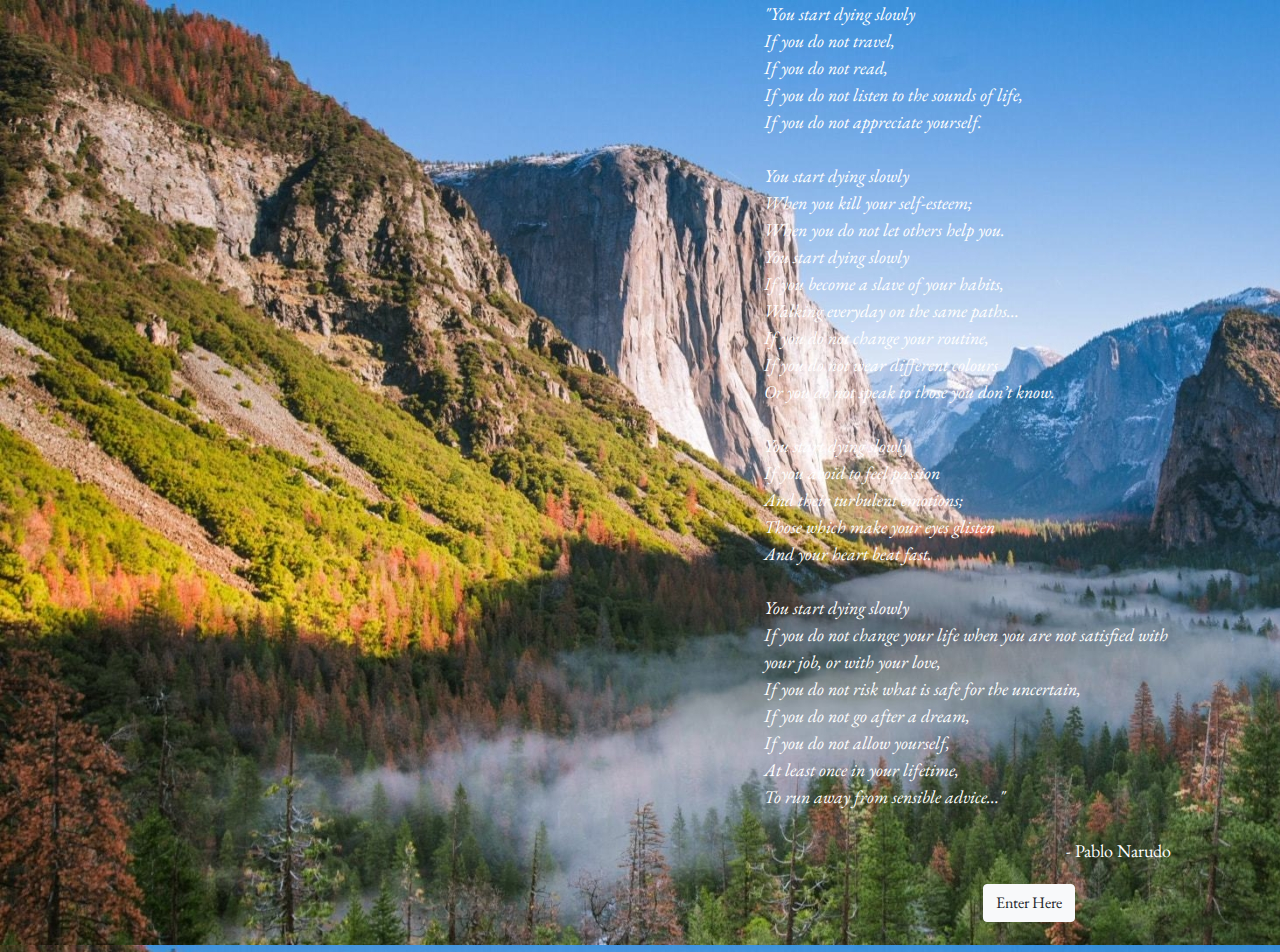
==== index.html @ 15e23d65 "initial work" ====
<!DOCTYPE html>

<html lang="en-us">
<html class="index-bg">

<head>
    <title>Krystal C-Wiederrich Portfolio</title>
    <link rel="stylesheet" href="https://maxcdn.bootstrapcdn.com/bootstrap/4.0.0/css/bootstrap.min.css" integrity="sha384-Gn5384xqQ1aoWXA+058RXPxPg6fy4IWvTNh0E263XmFcJlSAwiGgFAW/dAiS6JXm" crossorigin="anonymous">
    <link href="https://fonts.googleapis.com/css?family=EB+Garamond" rel="stylesheet">
    <link rel="stylesheet" type="text/css" href="assets/css/style.css">
</head>

<body>

    <div class="background" id="index-bg">

        <div class="main-content">
            <div class="row">
                <div class="col-7"></div>
                <div class="col-4" id="intro">
                    "You start dying slowly <br>
                    If you do not travel,<br>
                    If you do not read,<br>
                    If you do not listen to the sounds of life,<br>
                    If you do not appreciate yourself.<br>
                    <br>
                    You start dying slowly<br>
                    When you kill your self-esteem;<br>
                    When you do not let others help you.<br> 

                    You start dying slowly<br>
                    If you become a slave of your habits,<br>
                    Walking everyday on the same paths…<br>
                    If you do not change your routine,<br>
                    If you do not wear different colours<br>
                    Or you do not speak to those you don’t know. <br>
                    <br>
                    You start dying slowly <br>
                    If you avoid to feel passion <br>
                    And their turbulent emotions;<br>
                    Those which make your eyes glisten<br>
                    And your heart beat fast.<br>
                    <br>
                    You start dying slowly<br>
                    If you do not change your life when you are not satisfied with your job, or with your love,<br>
                    If you do not risk what is safe for the uncertain,<br>
                    If you do not go after a dream,<br>
                    If you do not allow yourself,<br>
                    At least once in your lifetime,<br>
                    To run away from sensible advice…" <br>
                    <br>
                    <div id="attribute">- Pablo Narudo</div> 
                </div>
                <div class="col-1"></div>
            </div>

            <div class="row">
                <div class="col-9"></div>
                <div class="col-3">  
                    <button type="button" class="btn btn-light" href="about.html" id="enter-button">Enter Here</button>
                </div>
            </div>
        
        </div>

</body>

</html>
---- assets/css/style.css ----
body {
    font-family: 'EB Garamond', serif;
    background-attachment: fixed;
    background-size: contain;
    background-repeat: no-repeat;
    background-position: center;
    /* display: flex;
    flex-direction: column;
    min-height: 100vh;
    > * {
        flex-grow: 0;
    }
    > nav + .container {
        flex-grow: 1;
    } */
}

#index-bg {
    background-color: black;
    background-image: url("../images/yosemite.jpg");
}

#about-bg {
    background-color: #403b31;
    background-image: url("../images/black-hills-opaque.jpg");
    /* opacity: 0.5;
    filter: alpha(opacity=50); */
}

.main-content {
    color: #ffffff;
}

.navbar {
    margin-top: 1%;
    width: 100% !important;
}

#intro {
    color: #ffffff;
    font-style: italic;
    /* max-width: 750px;
    margin-left: 65%; */
    margin-bottom: 20px;
    font-size: large;
}

#about-me {
    color: #424927;
    /* background-color: rgba(255,224,178, .5);
    background: linear-gradient(to right, 
    rgba(255,224,178,0) 0%, 
    rgba(255,224,178,.5) 15%, 
    /* rgba(255,224,178,1) 25%, 
    rgba(255,224,178,1) 25%, 
    rgba(255,224,178,1) 35%, 
    rgba(255,224,178,1) 35%, 
    rgba(255,224,178,1) 50%, 
    rgba(255,224,178,1) 65%, 
    rgba(255,224,178,1) 65%, 
    rgba(255,224,178,1) 75%, 
    rgba(255,224,178,1) 75%,
    rgba(255,224,178,.5) 85%, 
    rgba(255,224,178,0) 100%);
} */
    
    
    /* rgba(247,178,99, .5); --> gold */
    
    /* rgba(165,145,123, .5) --> rosy brown color */
}

#attribute {
    text-align: right;
    font-style: normal;
}

#enter-button {
    /* margin-left: 75%; */
    margin-bottom: 10%;
}

/* .footer-margin {
    height: 100px;
} */

#about-me {
    margin-top: 1%;
}

#bio-image {
    max-width: 200px;
    max-height: 150px;
    width: auto;
    height: auto;
    float: left;
}

p {
    float: left;
}
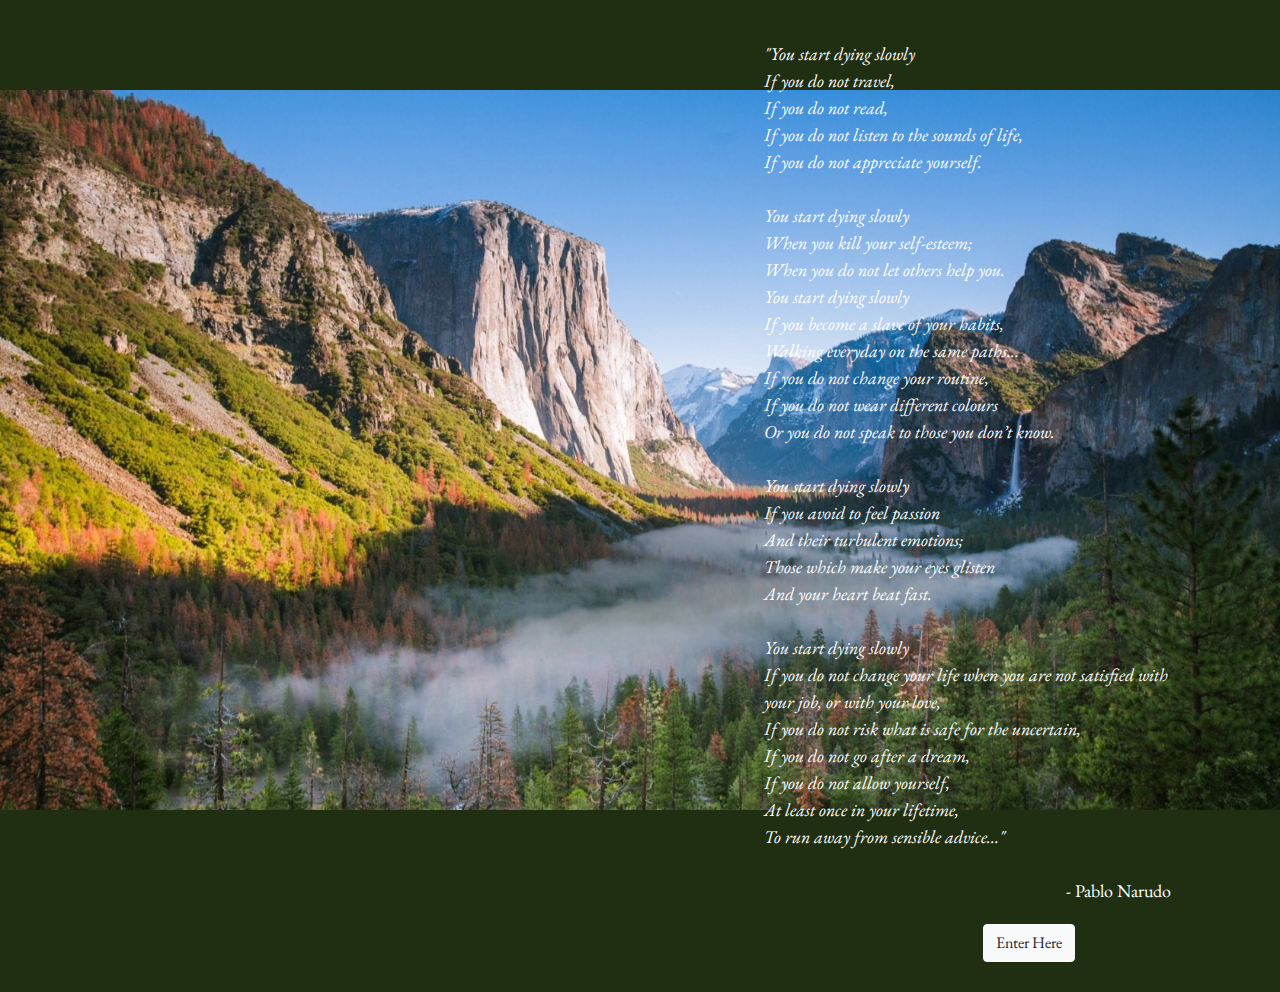
==== commit c33e6086: "made index, html media response. created contact.html" ====
--- a/index.html
+++ b/index.html
@@ -7,61 +7,59 @@
     <title>Krystal C-Wiederrich Portfolio</title>
     <link rel="stylesheet" href="https://maxcdn.bootstrapcdn.com/bootstrap/4.0.0/css/bootstrap.min.css" integrity="sha384-Gn5384xqQ1aoWXA+058RXPxPg6fy4IWvTNh0E263XmFcJlSAwiGgFAW/dAiS6JXm" crossorigin="anonymous">
     <link href="https://fonts.googleapis.com/css?family=EB+Garamond" rel="stylesheet">
+    <meta name="viewport" content="width=device-width, initial-scale=1">
     <link rel="stylesheet" type="text/css" href="assets/css/style.css">
 </head>
 
-<body>
+<body id="index-bg">
 
-    <div class="background" id="index-bg">
+    <div class="main-content">
+        <div class="row">
+            <div class="col-1 col-md-7"></div>
+            <div class="col-10 col-md-4" id="intro">
+                "You start dying slowly <br>
+                If you do not travel,<br>
+                If you do not read,<br>
+                If you do not listen to the sounds of life,<br>
+                If you do not appreciate yourself.<br>
+                <br>
+                You start dying slowly<br>
+                When you kill your self-esteem;<br>
+                When you do not let others help you.<br> 
 
-        <div class="main-content">
-            <div class="row">
-                <div class="col-7"></div>
-                <div class="col-4" id="intro">
-                    "You start dying slowly <br>
-                    If you do not travel,<br>
-                    If you do not read,<br>
-                    If you do not listen to the sounds of life,<br>
-                    If you do not appreciate yourself.<br>
-                    <br>
-                    You start dying slowly<br>
-                    When you kill your self-esteem;<br>
-                    When you do not let others help you.<br> 
+                You start dying slowly<br>
+                If you become a slave of your habits,<br>
+                Walking everyday on the same paths…<br>
+                If you do not change your routine,<br>
+                If you do not wear different colours<br>
+                Or you do not speak to those you don’t know. <br>
+                <br>
+                You start dying slowly <br>
+                If you avoid to feel passion <br>
+                And their turbulent emotions;<br>
+                Those which make your eyes glisten<br>
+                And your heart beat fast.<br>
+                <br>
+                You start dying slowly<br>
+                If you do not change your life when you are not satisfied with your job, or with your love,<br>
+                If you do not risk what is safe for the uncertain,<br>
+                If you do not go after a dream,<br>
+                If you do not allow yourself,<br>
+                At least once in your lifetime,<br>
+                To run away from sensible advice…" <br>
+                <br>
+                <div id="attribute">- Pablo Narudo</div> 
+            </div>
+            <div class="col-1 col-md-1"></div>
+        </div>
 
-                    You start dying slowly<br>
-                    If you become a slave of your habits,<br>
-                    Walking everyday on the same paths…<br>
-                    If you do not change your routine,<br>
-                    If you do not wear different colours<br>
-                    Or you do not speak to those you don’t know. <br>
-                    <br>
-                    You start dying slowly <br>
-                    If you avoid to feel passion <br>
-                    And their turbulent emotions;<br>
-                    Those which make your eyes glisten<br>
-                    And your heart beat fast.<br>
-                    <br>
-                    You start dying slowly<br>
-                    If you do not change your life when you are not satisfied with your job, or with your love,<br>
-                    If you do not risk what is safe for the uncertain,<br>
-                    If you do not go after a dream,<br>
-                    If you do not allow yourself,<br>
-                    At least once in your lifetime,<br>
-                    To run away from sensible advice…" <br>
-                    <br>
-                    <div id="attribute">- Pablo Narudo</div> 
-                </div>
-                <div class="col-1"></div>
+        <div class="row">
+            <div class="col-0 col-md-9"></div>
+            <div class="col-3 col-centered">  
+                <button type="button" class="btn btn-light" href="about.html" id="enter-button">Enter Here</button>
             </div>
-
-            <div class="row">
-                <div class="col-9"></div>
-                <div class="col-3">  
-                    <button type="button" class="btn btn-light" href="about.html" id="enter-button">Enter Here</button>
-                </div>
-            </div>
-        
         </div>
+    </div>
 
 </body>
 
--- a/assets/css/style.css
+++ b/assets/css/style.css
@@ -1,9 +1,19 @@
+* {
+    margin: 0;
+}
+
+html, body {
+    height: 100%;
+}
+
 body {
     font-family: 'EB Garamond', serif;
     background-attachment: fixed;
     background-size: contain;
     background-repeat: no-repeat;
     background-position: center;
+    font-size: 18px;
+    line-height: 27px;
     /* display: flex;
     flex-direction: column;
     min-height: 100vh;
@@ -15,8 +25,19 @@
     } */
 }
 
+.wrapper {
+    min-height: 100%;
+    height: 100%;
+    margin: 0 auto -45px; /* the bottom margin is the negative value of the footer's height */
+    margin-bottom: 30px;
+}
+
+.footer, .push {
+    height: 45px; /* .push must be the same height as .footer */
+}
+
 #index-bg {
-    background-color: black;
+    background-color: #202e12;
     background-image: url("../images/yosemite.jpg");
 }
 
@@ -29,12 +50,22 @@
 
 .main-content {
     color: #ffffff;
+    margin-top: 40px;
 }
 
 .navbar {
     margin-top: 1%;
-    width: 100% !important;
-}
+}
+
+.navbar navbar-expand-lg navbar-light bg-light {
+    background-color: rgba(247,178,99, .5);
+}
+
+.col-centered {
+    float: none;
+    margin: 0 auto;
+}
+
 
 #intro {
     color: #ffffff;
@@ -47,6 +78,7 @@
 
 #about-me {
     color: #424927;
+    margin-bottom: 20px;
     /* background-color: rgba(255,224,178, .5);
     background: linear-gradient(to right, 
     rgba(255,224,178,0) 0%, 
@@ -70,13 +102,16 @@
     /* rgba(165,145,123, .5) --> rosy brown color */
 }
 
+#bio-info {
+    text-emphasis-style: strong;
+}
+
 #attribute {
     text-align: right;
     font-style: normal;
 }
 
 #enter-button {
-    /* margin-left: 75%; */
     margin-bottom: 10%;
 }
 
@@ -94,8 +129,94 @@
     width: auto;
     height: auto;
     float: left;
+    margin-right: 1%;
+    margin-bottom: 1%;
 }
 
 p {
-    float: left;
-}
+    display: block;
+}
+
+.footer {
+    height: 45px;
+}
+
+
+@media screen and (max-width: 768px) {
+    
+    body {
+        background-size: auto;
+    }
+    .wrapper {
+        height: 100%;
+        padding: 20px;
+    }
+
+    #about-me {
+        margin-bottom: 40px;
+        text-align: justify;
+    }
+
+    #bio-image {
+        float: none;
+        display: block;
+        margin: 0 auto; 
+    }
+
+}
+
+@media screen and (max-width: 320px) {
+    
+    body {
+        background-size: auto;
+    }
+
+    #intro {
+        background-color: rgba(32,46,18,.7);
+    }
+
+    .wrapper {
+        height: 100%;
+        padding: 20px;
+    }
+
+    #about-me {
+        margin-bottom: 40px;
+        text-align: justify;
+    }
+
+    #bio-image {
+        float: none;
+        display: block;
+        margin: 0 auto; 
+    }
+
+}
+
+@media screen and (max-width: 168px) {
+    
+    body {
+        background-size: auto;
+    }
+
+    #intro {
+        background-color: #202e12;
+    }
+
+    .wrapper {
+        height: 100%;
+        padding: 20px;
+    }
+
+    #about-me {
+        margin-bottom: 20px;
+        text-align: justify;
+    }
+
+    #bio-image {
+        float: none;
+        display: block;
+        margin: 0 auto; 
+    }
+
+}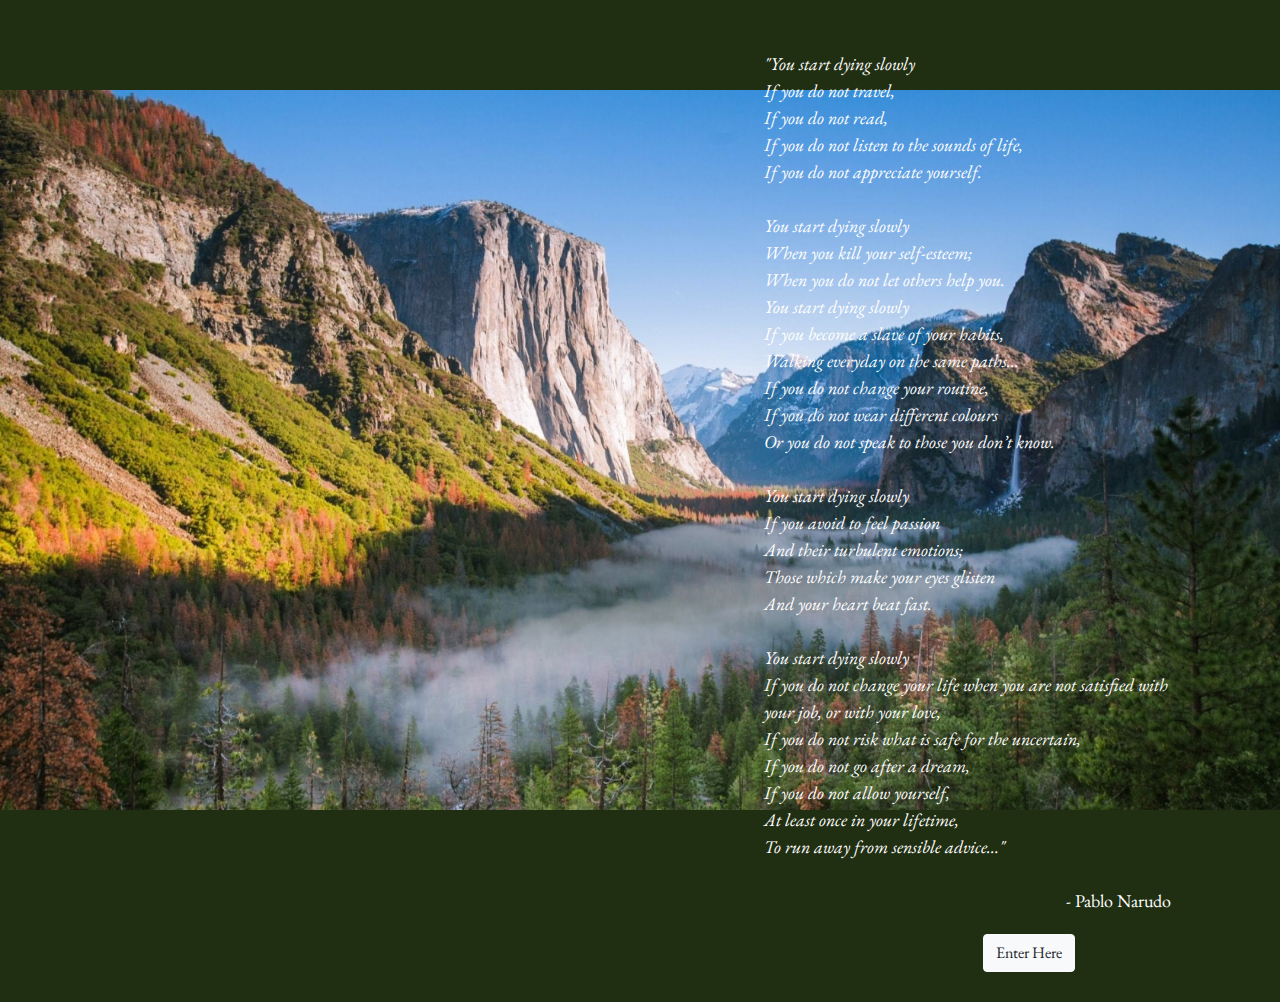
==== commit 9c47a1dd: "further changes to css" ====
--- a/index.html
+++ b/index.html
@@ -13,7 +13,7 @@
 
 <body id="index-bg">
 
-    <div class="main-content">
+    <div class="main-content" id="intro-page">
         <div class="row">
             <div class="col-1 col-md-7"></div>
             <div class="col-10 col-md-4" id="intro">
--- a/assets/css/style.css
+++ b/assets/css/style.css
@@ -41,7 +41,7 @@
     background-image: url("../images/yosemite.jpg");
 }
 
-#about-bg {
+.about-bg {
     background-color: #403b31;
     background-image: url("../images/black-hills-opaque.jpg");
     /* opacity: 0.5;
@@ -49,15 +49,16 @@
 }
 
 .main-content {
-    color: #ffffff;
-    margin-top: 40px;
+    color: #424927;
+    margin-bottom: 45px;
+}
+
+#intro-page {
+    margin-top: 50px;
 }
 
 .navbar {
     margin-top: 1%;
-}
-
-.navbar navbar-expand-lg navbar-light bg-light {
     background-color: rgba(247,178,99, .5);
 }
 
@@ -77,7 +78,6 @@
 }
 
 #about-me {
-    color: #424927;
     margin-bottom: 20px;
     /* background-color: rgba(255,224,178, .5);
     background: linear-gradient(to right, 
@@ -152,7 +152,7 @@
         padding: 20px;
     }
 
-    #about-me {
+    .about-me {
         margin-bottom: 40px;
         text-align: justify;
     }
@@ -165,7 +165,7 @@
 
 }
 
-@media screen and (max-width: 320px) {
+@media screen and (max-width: 640px) {
     
     body {
         background-size: auto;
@@ -180,7 +180,7 @@
         padding: 20px;
     }
 
-    #about-me {
+    .about-me {
         margin-bottom: 40px;
         text-align: justify;
     }
@@ -208,7 +208,7 @@
         padding: 20px;
     }
 
-    #about-me {
+    .about-me {
         margin-bottom: 20px;
         text-align: justify;
     }
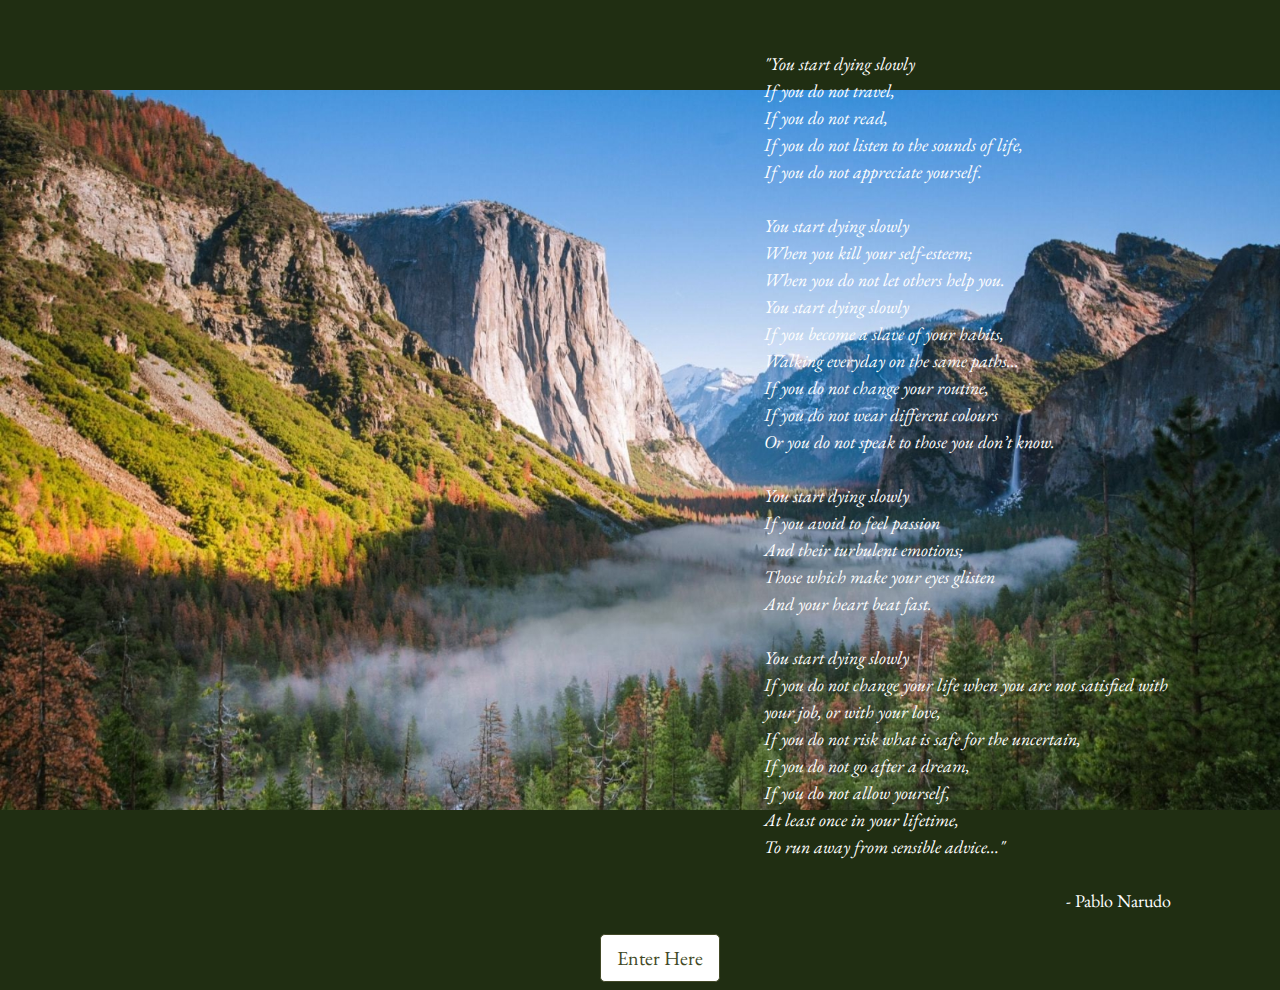
==== commit f50e3f66: "further modifications" ====
--- a/index.html
+++ b/index.html
@@ -54,9 +54,9 @@
         </div>
 
         <div class="row">
-            <div class="col-0 col-md-9"></div>
-            <div class="col-3 col-centered">  
-                <button type="button" class="btn btn-light" href="about.html" id="enter-button">Enter Here</button>
+            <!-- <div class="col-0 col-md-9"></div> -->
+            <div class="col-1 col-centered">  
+                    <a href="about.html" class="btn btn-primary btn-lg active" role="button" aria-pressed="true" id="enter-button">Enter Here</a>
             </div>
         </div>
     </div>
--- a/assets/css/style.css
+++ b/assets/css/style.css
@@ -44,13 +44,11 @@
 .about-bg {
     background-color: #403b31;
     background-image: url("../images/black-hills-opaque.jpg");
-    /* opacity: 0.5;
-    filter: alpha(opacity=50); */
 }
 
 .main-content {
+    margin-bottom: 45px;
     color: #424927;
-    margin-bottom: 45px;
 }
 
 #intro-page {
@@ -59,7 +57,11 @@
 
 .navbar {
     margin-top: 1%;
+}
+
+#color {
     background-color: rgba(247,178,99, .5);
+    color: #424927;
 }
 
 .col-centered {
@@ -71,8 +73,6 @@
 #intro {
     color: #ffffff;
     font-style: italic;
-    /* max-width: 750px;
-    margin-left: 65%; */
     margin-bottom: 20px;
     font-size: large;
 }
@@ -113,6 +113,9 @@
 
 #enter-button {
     margin-bottom: 10%;
+    background-color: white;
+    color: #424927;
+    border-color: #424927;
 }
 
 /* .footer-margin {
@@ -191,6 +194,7 @@
         margin: 0 auto; 
     }
 
+
 }
 
 @media screen and (max-width: 168px) {
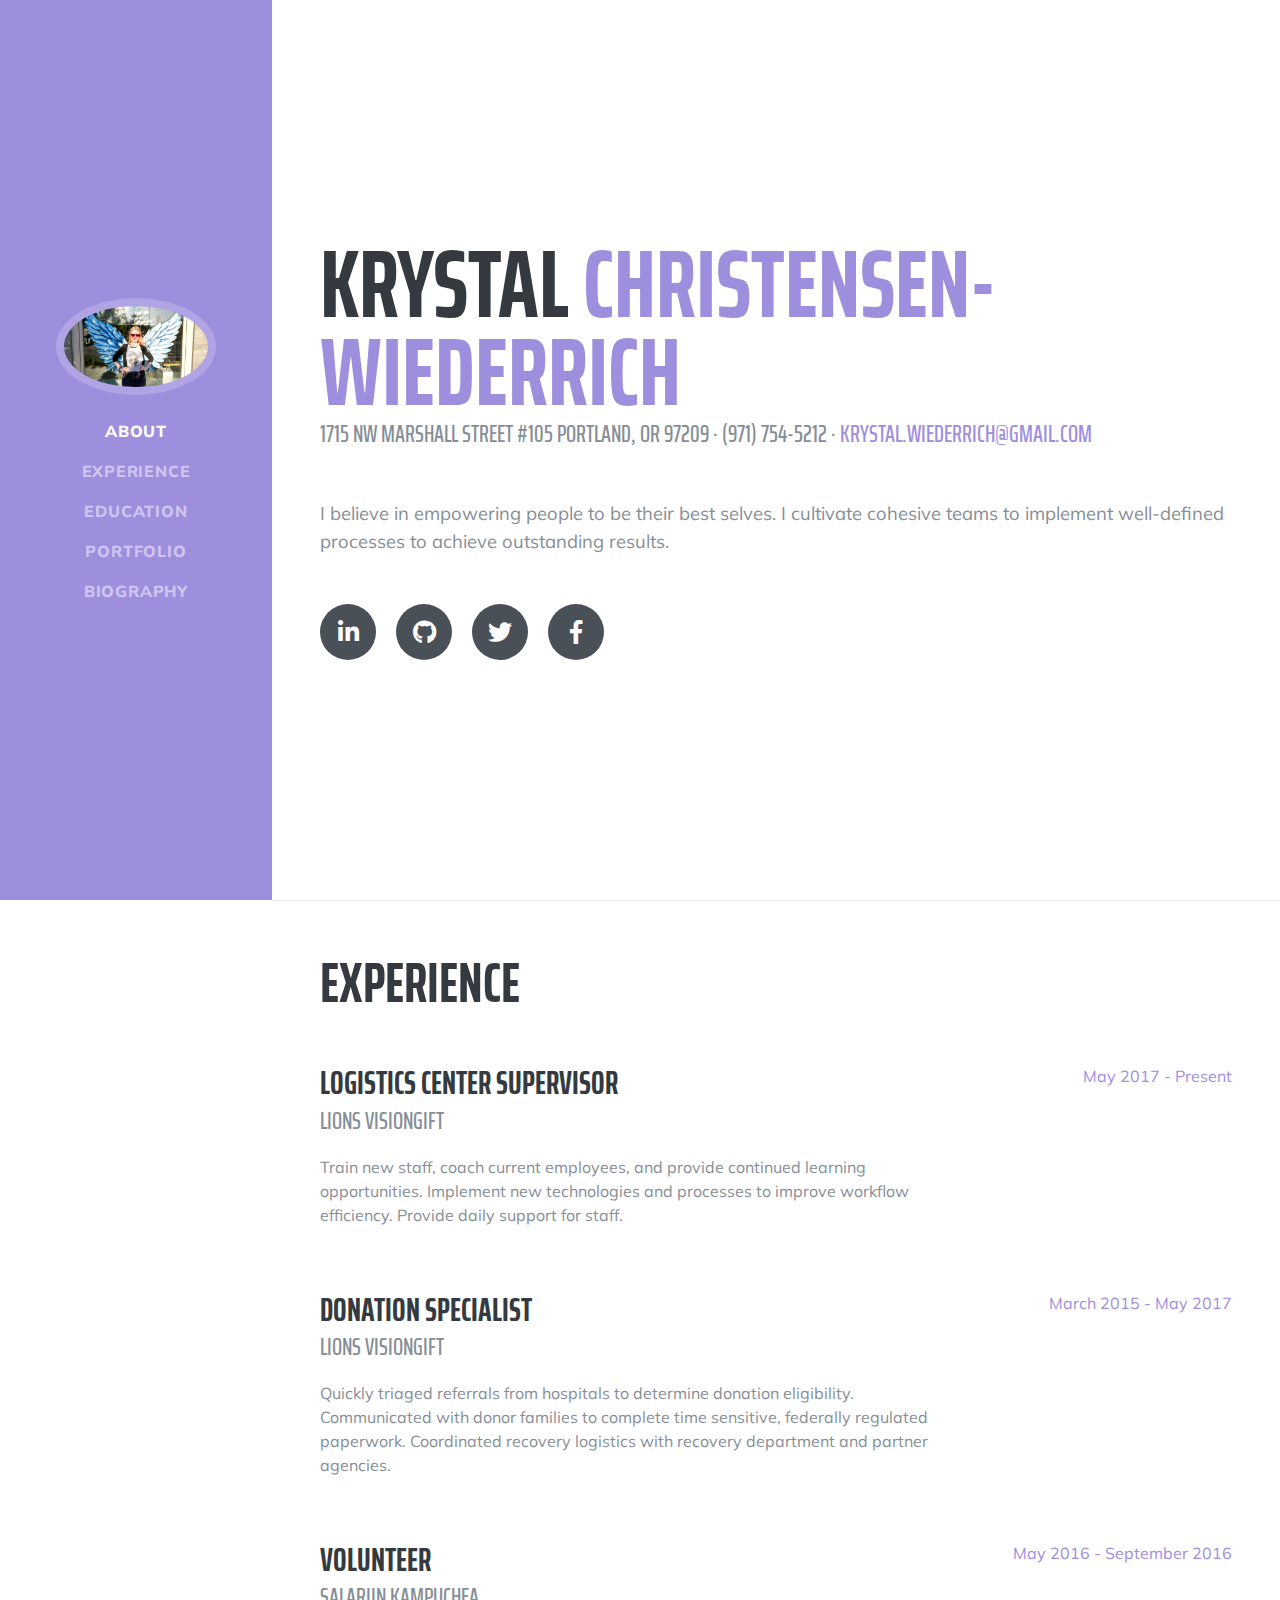
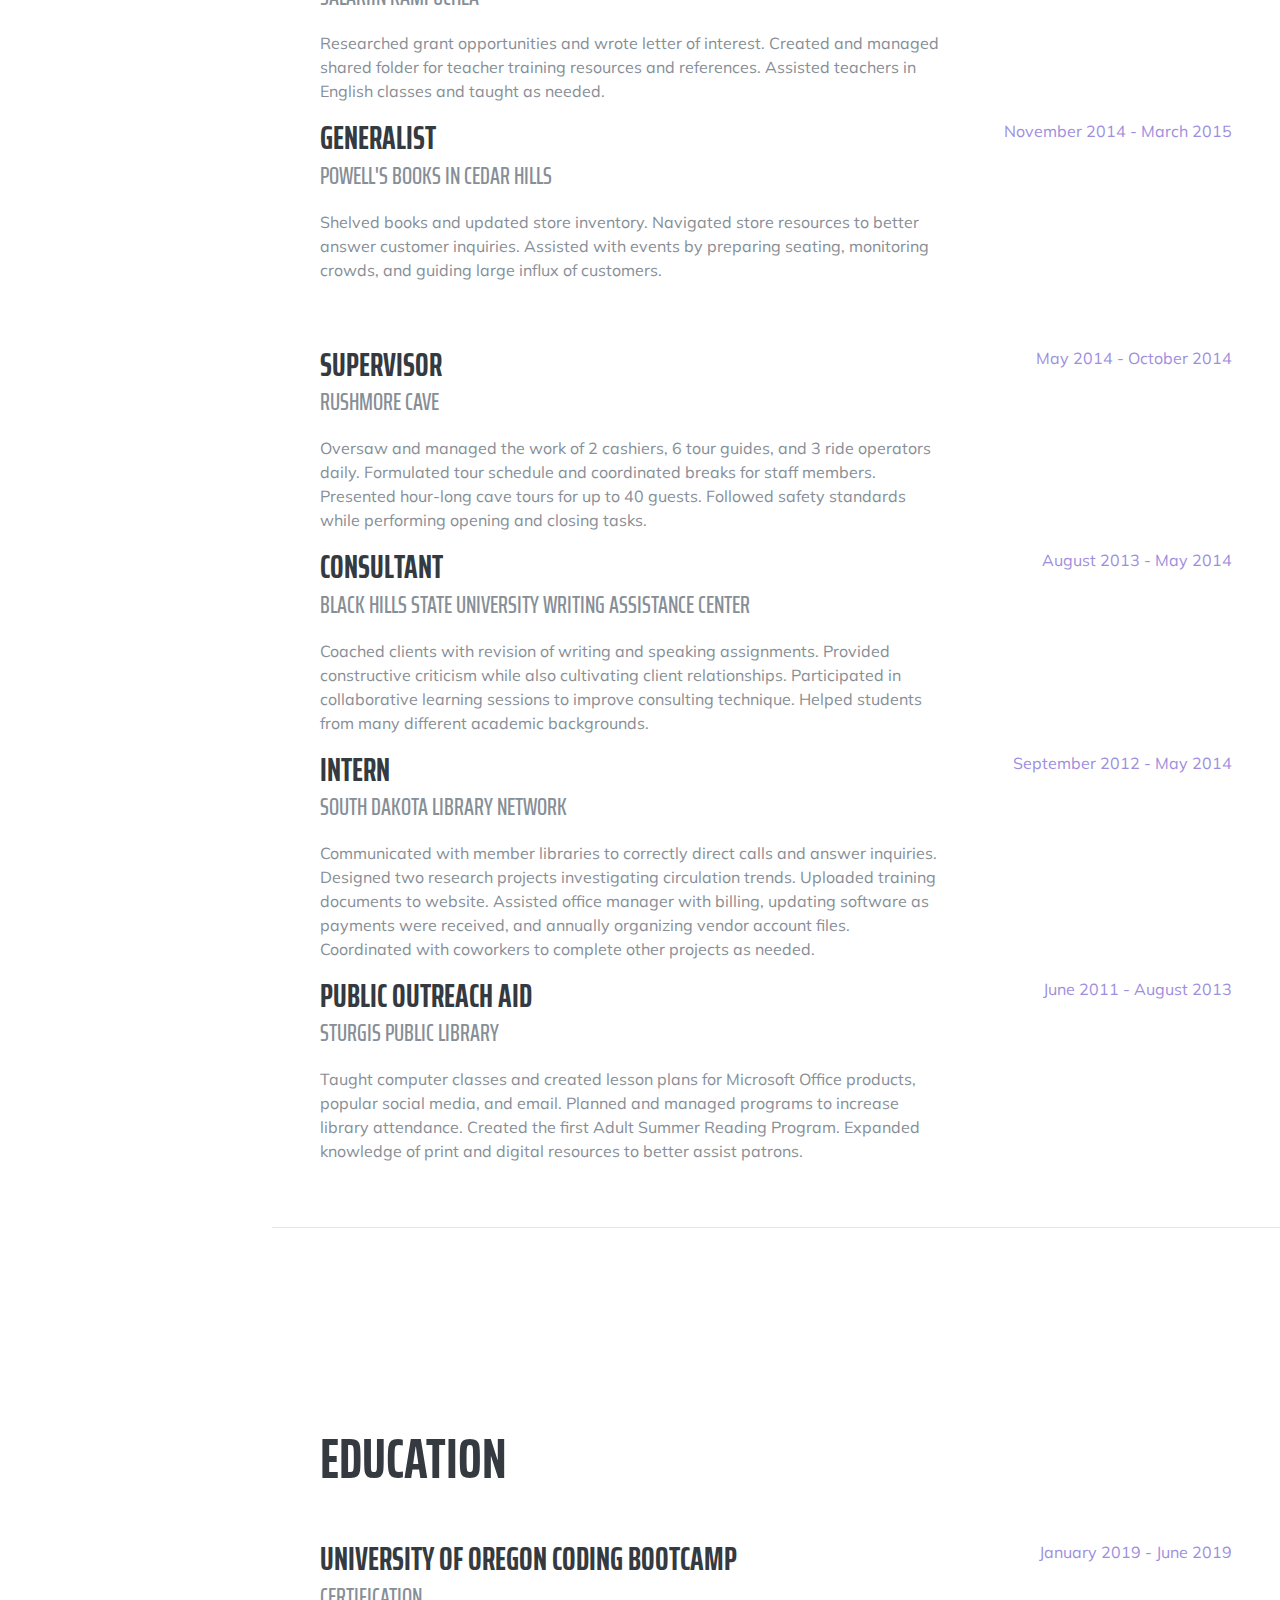
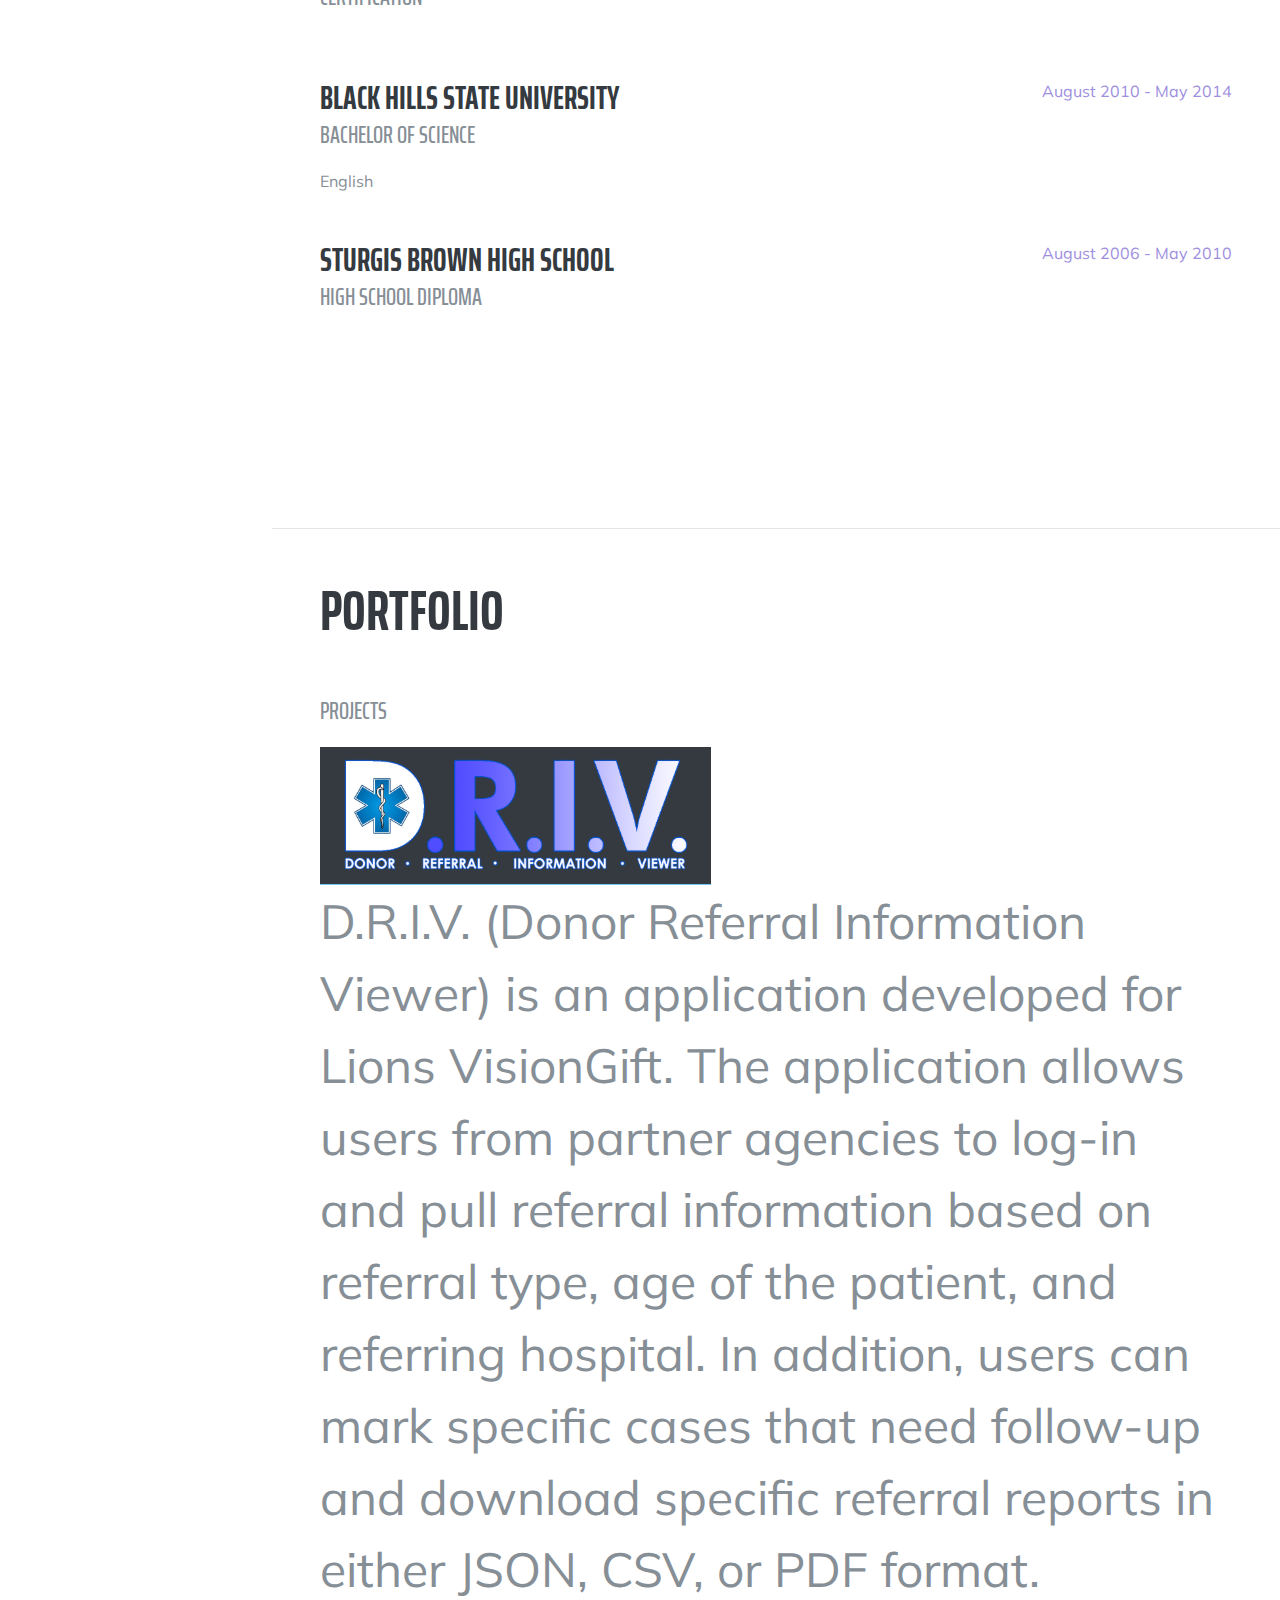
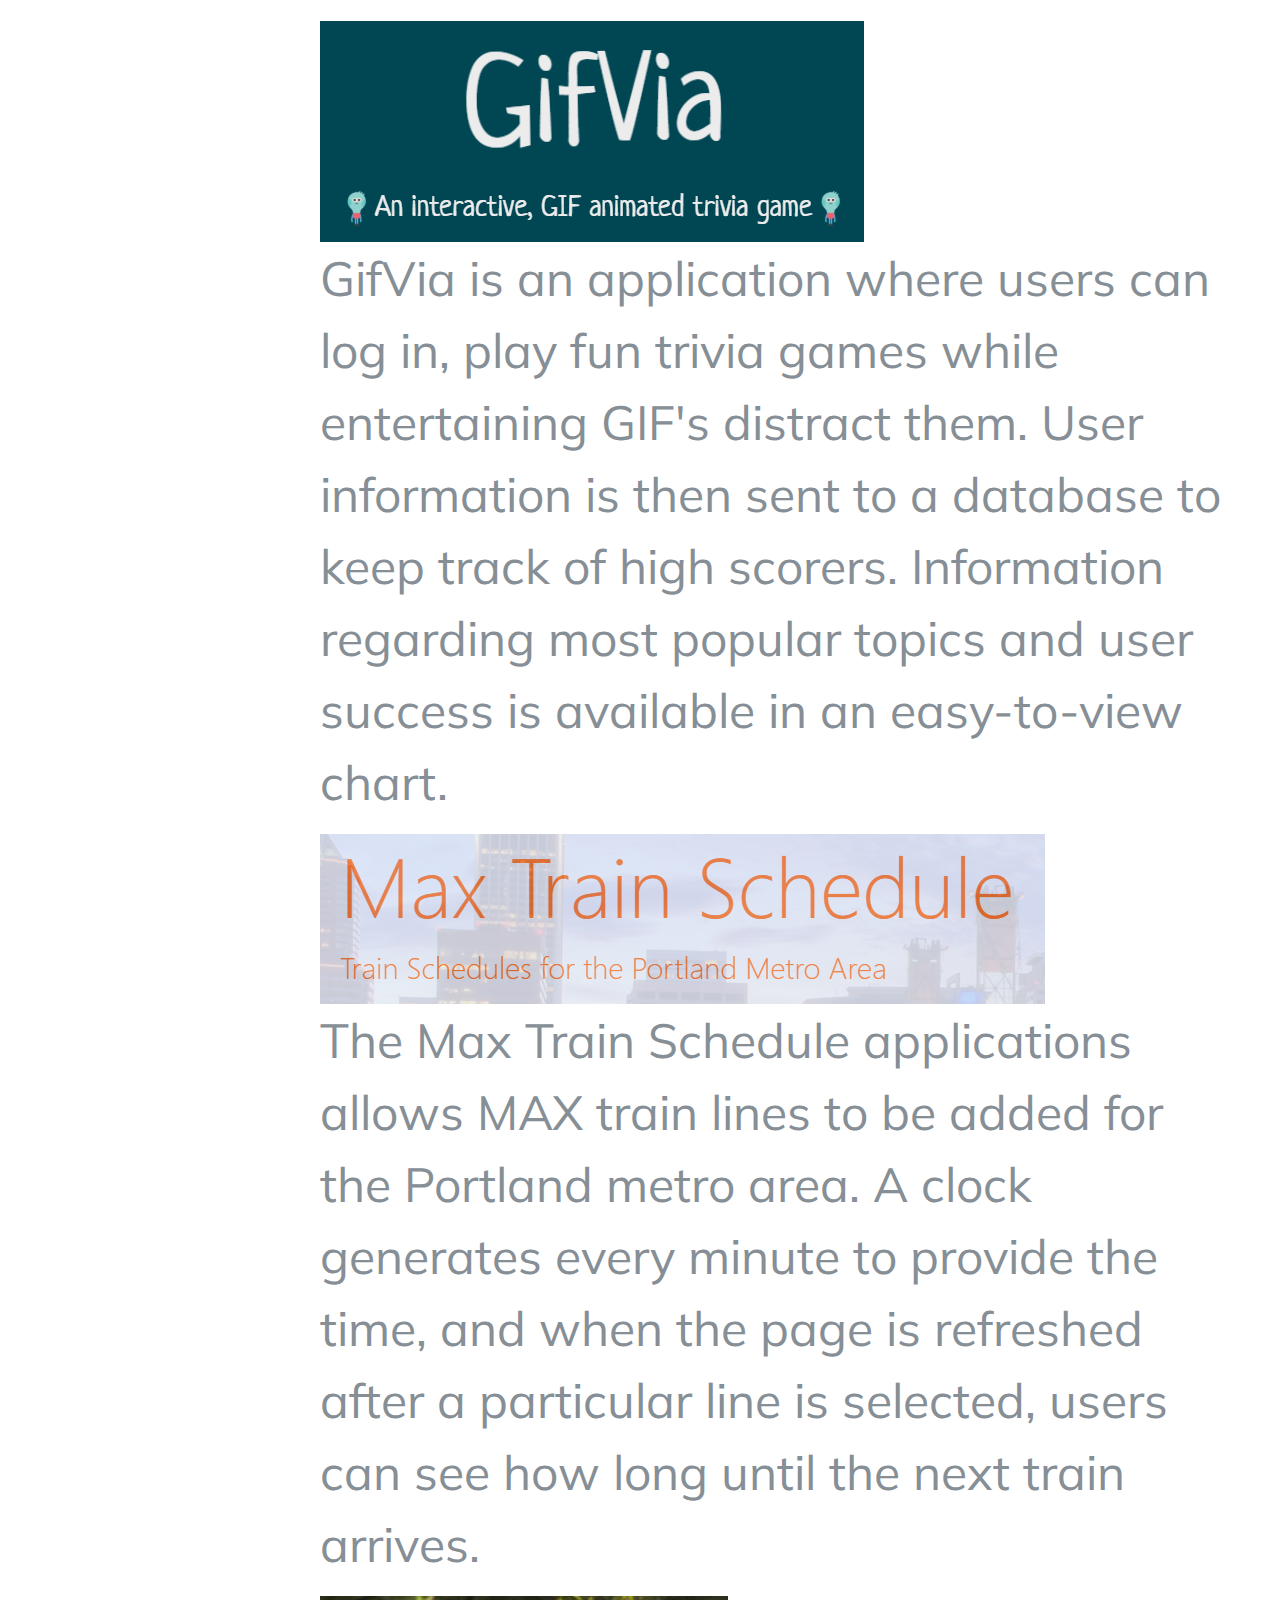
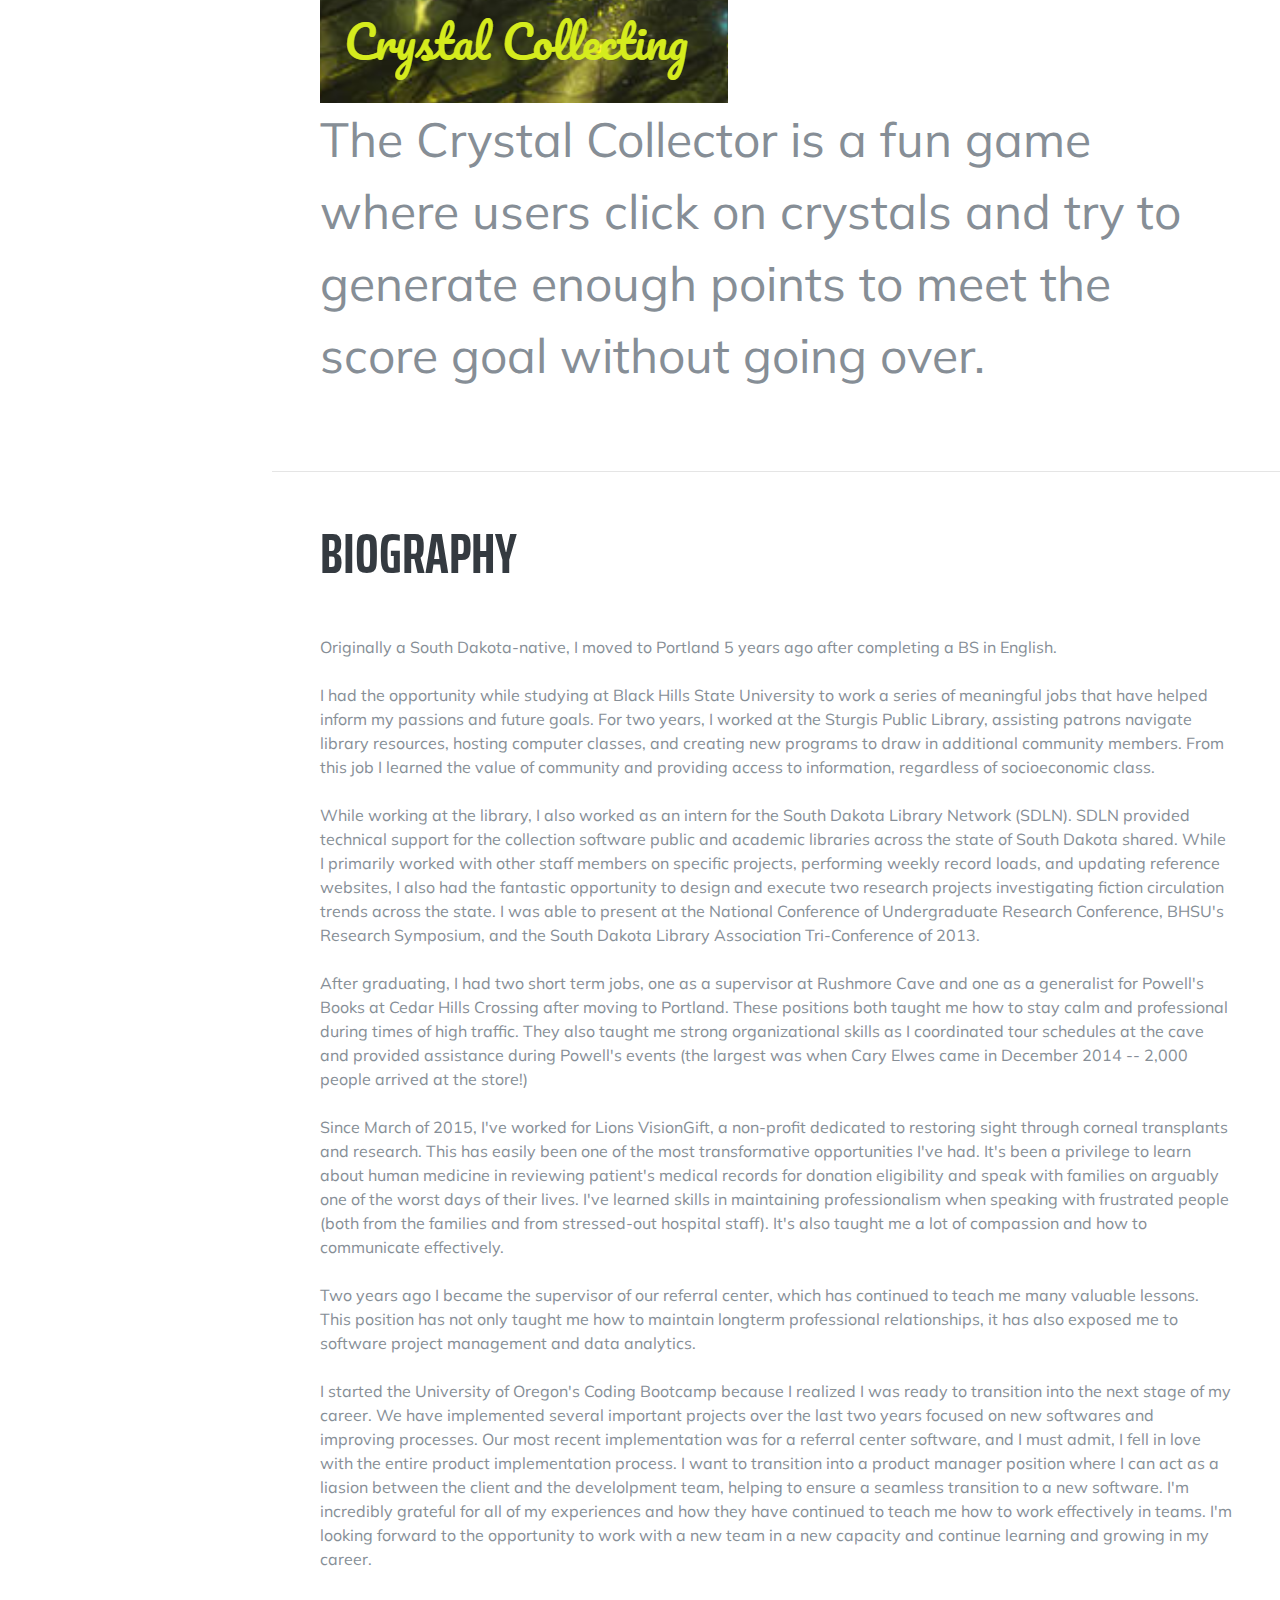
==== commit 2f02578e: "added functionality" ====
--- a/index.html
+++ b/index.html
@@ -1,66 +1,402 @@
 <!DOCTYPE html>
-
-<html lang="en-us">
-<html class="index-bg">
+<html lang="en">
 
 <head>
-    <title>Krystal C-Wiederrich Portfolio</title>
-    <link rel="stylesheet" href="https://maxcdn.bootstrapcdn.com/bootstrap/4.0.0/css/bootstrap.min.css" integrity="sha384-Gn5384xqQ1aoWXA+058RXPxPg6fy4IWvTNh0E263XmFcJlSAwiGgFAW/dAiS6JXm" crossorigin="anonymous">
-    <link href="https://fonts.googleapis.com/css?family=EB+Garamond" rel="stylesheet">
-    <meta name="viewport" content="width=device-width, initial-scale=1">
-    <link rel="stylesheet" type="text/css" href="assets/css/style.css">
+
+  <meta charset="utf-8">
+  <meta name="viewport" content="width=device-width, initial-scale=1, shrink-to-fit=no">
+  <meta name="description" content="">
+  <meta name="author" content="">
+
+  <title>Krystal Christensen-Wiederrich Portfolio</title>
+
+  <!-- Bootstrap core CSS -->
+  <link href="vendor/bootstrap/css/bootstrap.min.css" rel="stylesheet">
+
+  <!-- Custom fonts for this template -->
+  <link href="https://fonts.googleapis.com/css?family=Saira+Extra+Condensed:500,700" rel="stylesheet">
+  <link href="https://fonts.googleapis.com/css?family=Muli:400,400i,800,800i" rel="stylesheet">
+  <link href="https://fonts.googleapis.com/css?family=Cinzel|Roboto+Slab" rel="stylesheet">
+  <link href="vendor/fontawesome-free/css/all.min.css" rel="stylesheet">
+
+  <!-- Custom styles for this template -->
+  <link href="css/resume.min.css" rel="stylesheet">
+
 </head>
 
-<body id="index-bg">
-
-    <div class="main-content" id="intro-page">
-        <div class="row">
-            <div class="col-1 col-md-7"></div>
-            <div class="col-10 col-md-4" id="intro">
-                "You start dying slowly <br>
-                If you do not travel,<br>
-                If you do not read,<br>
-                If you do not listen to the sounds of life,<br>
-                If you do not appreciate yourself.<br>
-                <br>
-                You start dying slowly<br>
-                When you kill your self-esteem;<br>
-                When you do not let others help you.<br> 
-
-                You start dying slowly<br>
-                If you become a slave of your habits,<br>
-                Walking everyday on the same paths…<br>
-                If you do not change your routine,<br>
-                If you do not wear different colours<br>
-                Or you do not speak to those you don’t know. <br>
-                <br>
-                You start dying slowly <br>
-                If you avoid to feel passion <br>
-                And their turbulent emotions;<br>
-                Those which make your eyes glisten<br>
-                And your heart beat fast.<br>
-                <br>
-                You start dying slowly<br>
-                If you do not change your life when you are not satisfied with your job, or with your love,<br>
-                If you do not risk what is safe for the uncertain,<br>
-                If you do not go after a dream,<br>
-                If you do not allow yourself,<br>
-                At least once in your lifetime,<br>
-                To run away from sensible advice…" <br>
-                <br>
-                <div id="attribute">- Pablo Narudo</div> 
-            </div>
-            <div class="col-1 col-md-1"></div>
-        </div>
-
-        <div class="row">
-            <!-- <div class="col-0 col-md-9"></div> -->
-            <div class="col-1 col-centered">  
-                    <a href="about.html" class="btn btn-primary btn-lg active" role="button" aria-pressed="true" id="enter-button">Enter Here</a>
-            </div>
-        </div>
+<body id="page-top">
+
+  <nav class="navbar navbar-expand-lg navbar-dark bg-primary fixed-top" id="sideNav">
+    <a class="navbar-brand js-scroll-trigger" href="#page-top">
+      <span class="d-block d-lg-none">Krystal Christensen-Wiederrich</span>
+      <span class="d-none d-lg-block">
+        <img class="img-fluid img-profile rounded-circle mx-auto mb-2" src="img/profile.jpg" alt="">
+      </span>
+    </a>
+    <button class="navbar-toggler" type="button" data-toggle="collapse" data-target="#navbarSupportedContent" aria-controls="navbarSupportedContent" aria-expanded="false" aria-label="Toggle navigation">
+      <span class="navbar-toggler-icon"></span>
+    </button>
+    <div class="collapse navbar-collapse" id="navbarSupportedContent">
+      <ul class="navbar-nav">
+        <li class="nav-item">
+          <a class="nav-link js-scroll-trigger" href="#about">About</a>
+        </li>
+        <li class="nav-item">
+          <a class="nav-link js-scroll-trigger" href="#experience">Experience</a>
+        </li>
+        <li class="nav-item">
+          <a class="nav-link js-scroll-trigger" href="#education">Education</a>
+        </li>
+        <li class="nav-item">
+          <a class="nav-link js-scroll-trigger" href="#skills">Portfolio</a>
+        </li>
+        <li class="nav-item">
+          <a class="nav-link js-scroll-trigger" href="#interests">Biography</a>
+        </li>
+        <!-- <li class="nav-item">
+          <a class="nav-link js-scroll-trigger" href="#awards">Awards</a>
+        </li> -->
+      </ul>
     </div>
+  </nav>
+
+  <div class="container-fluid p-0">
+
+    <section class="resume-section p-3 p-lg-5 d-flex align-items-center" id="about">
+      <div class="w-100">
+        <h1 class="mb-0">Krystal
+          <span class="text-primary">Christensen-Wiederrich</span>
+        </h1>
+        <div class="subheading mb-5">1715 NW Marshall Street #105 Portland, OR 97209 · (971) 754-5212 ·
+          <a href="mailto:krystal.wiederrich@gmail.com">krystal.wiederrich@gmail.com</a>
+        </div>
+        <p class="lead mb-5">I believe in empowering people to be their best selves. I cultivate cohesive teams to implement well-defined processes to achieve outstanding results.</p>
+        <div class="social-icons">
+          <a href="#">
+            <i class="fab fa-linkedin-in"></i>
+          </a>
+          <a href="#">
+            <i class="fab fa-github"></i>
+          </a>
+          <a href="#">
+            <i class="fab fa-twitter"></i>
+          </a>
+          <a href="#">
+            <i class="fab fa-facebook-f"></i>
+          </a>
+        </div>
+      </div>
+    </section>
+
+    <hr class="m-0">
+
+    <section class="resume-section p-3 p-lg-5 d-flex justify-content-center" id="experience">
+      <div class="w-100">
+        <h2 class="mb-5">Experience</h2>
+
+        <div class="resume-item d-flex flex-column flex-md-row justify-content-between mb-5">
+          <div class="resume-content">
+            <h3 class="mb-0">Logistics Center Supervisor</h3>
+            <div class="subheading mb-3">Lions VisionGift</div>
+            <p>Train new staff, coach current employees, and provide continued learning opportunities. Implement new technologies and processes to improve workflow efficiency. Provide daily support for staff.</p>
+          </div>
+          <div class="resume-date text-md-right">
+            <span class="text-primary">May 2017 - Present</span>
+          </div>
+        </div>
+
+        <div class="resume-item d-flex flex-column flex-md-row justify-content-between mb-5">
+          <div class="resume-content">
+            <h3 class="mb-0">Donation Specialist</h3>
+            <div class="subheading mb-3">Lions VisionGift</div>
+            <p>Quickly triaged referrals from hospitals to determine donation eligibility. 
+              Communicated with donor families to complete time sensitive, federally regulated paperwork. 
+              Coordinated recovery logistics with recovery department and partner agencies.</p>
+          </div>
+          <div class="resume-date text-md-right">
+            <span class="text-primary">March 2015 - May 2017</span>
+          </div>
+        </div>
+
+        <div class="resume-item d-flex flex-column flex-md-row justify-content-between">
+          <div class="resume-content">
+            <h3 class="mb-0">Volunteer</h3>
+            <div class="subheading mb-3">Salariin Kampuchea</div>
+            <p>Researched grant opportunities and wrote letter of interest. 
+              Created and managed shared folder for teacher training resources and references. 
+              Assisted teachers in English classes and taught as needed.</p>
+          </div>
+          <div class="resume-date text-md-right">
+            <span class="text-primary">May 2016 - September 2016</span>
+          </div>
+        </div>
+
+        <div class="resume-item d-flex flex-column flex-md-row justify-content-between mb-5">
+          <div class="resume-content">
+            <h3 class="mb-0">Generalist</h3>
+            <div class="subheading mb-3">Powell's Books in Cedar Hills</div>
+            <p>Shelved books and updated store inventory. 
+              Navigated store resources to better answer customer inquiries. 
+              Assisted with events by preparing seating, monitoring crowds, and guiding large influx of customers.
+              </p>
+          </div>
+          <div class="resume-date text-md-right">
+            <span class="text-primary">November 2014 - March 2015</span>
+          </div>
+        </div>
+
+        <div class="resume-item d-flex flex-column flex-md-row justify-content-between">
+            <div class="resume-content">
+              <h3 class="mb-0">Supervisor</h3>
+              <div class="subheading mb-3">Rushmore Cave</div>
+              <p>Oversaw and managed the work of 2 cashiers, 6 tour guides, and 3 ride operators daily.
+                Formulated tour schedule and coordinated breaks for staff members. 
+                Presented hour-long cave tours for up to 40 guests.
+                Followed safety standards while performing opening and closing tasks.
+                </p>
+            </div>
+            <div class="resume-date text-md-right">
+              <span class="text-primary">May 2014 - October 2014</span>
+            </div>
+        </div>
+
+        <div class="resume-item d-flex flex-column flex-md-row justify-content-between">
+          <div class="resume-content">
+            <h3 class="mb-0">Consultant</h3>
+            <div class="subheading mb-3">Black Hills State University Writing Assistance Center</div>
+            <p>Coached clients with revision of writing and speaking assignments. 
+                Provided constructive criticism while also cultivating client relationships.
+                Participated in collaborative learning sessions to improve consulting technique. 
+                Helped students from many different academic backgrounds.
+                </p>
+          </div>
+          <div class="resume-date text-md-right">
+            <span class="text-primary">August 2013 - May 2014</span>
+          </div>
+        </div>
+
+        <div class="resume-item d-flex flex-column flex-md-row justify-content-between">
+          <div class="resume-content">
+            <h3 class="mb-0">Intern</h3>
+            <div class="subheading mb-3">South Dakota Library Network</div>
+            <p>Communicated with member libraries to correctly direct calls and answer inquiries.
+                Designed two research projects investigating circulation trends.
+                Uploaded training documents to website. 
+                Assisted office manager with billing, updating software as payments were received, and annually organizing vendor account files.
+                Coordinated with coworkers to complete other projects as needed.
+                </p>
+          </div>
+          <div class="resume-date text-md-right">
+            <span class="text-primary">September 2012 - May 2014</span>
+          </div>
+        </div>
+
+        <div class="resume-item d-flex flex-column flex-md-row justify-content-between">
+            <div class="resume-content">
+              <h3 class="mb-0">Public Outreach Aid</h3>
+              <div class="subheading mb-3">Sturgis Public Library</div>
+              <p>Taught computer classes and created lesson plans for Microsoft Office products, popular social media, and email. 
+                  Planned and managed programs to increase library attendance.
+                  Created the first Adult Summer Reading Program.
+                  Expanded knowledge of print and digital resources to better assist patrons.
+                  </p>
+            </div>
+            <div class="resume-date text-md-right">
+              <span class="text-primary">June 2011 - August 2013</span>
+            </div>
+        </div>
+
+      </div>
+
+    </section>
+
+    <hr class="m-0">
+
+    <section class="resume-section p-3 p-lg-5 d-flex align-items-center" id="education">
+      <div class="w-100">
+        <h2 class="mb-5">Education</h2>
+
+        <div class="resume-item d-flex flex-column flex-md-row justify-content-between mb-5">
+            <div class="resume-content">
+              <h3 class="mb-0">University of Oregon Coding Bootcamp</h3>
+              <div class="subheading mb-3">Certification</div>
+              <!-- <div>Computer Science - Web Development Track</div>
+              <p>GPA: 3.23</p> -->
+            </div>
+            <div class="resume-date text-md-right">
+              <span class="text-primary">January 2019 - June 2019</span>
+            </div>
+          </div>
+
+        <div class="resume-item d-flex flex-column flex-md-row justify-content-between mb-5">
+          <div class="resume-content">
+            <h3 class="mb-0">Black Hills State University</h3>
+            <div class="subheading mb-3">Bachelor of Science</div>
+            <div>English</div>
+            <!-- <p>GPA: 3.8</p> -->
+          </div>
+          <div class="resume-date text-md-right">
+            <span class="text-primary">August 2010 - May 2014</span>
+          </div>
+        </div>
+
+        <div class="resume-item d-flex flex-column flex-md-row justify-content-between">
+          <div class="resume-content">
+            <h3 class="mb-0">Sturgis Brown High School</h3>
+            <div class="subheading mb-3">High School Diploma</div>
+            <!-- <p>GPA: 3.56</p> -->
+          </div>
+          <div class="resume-date text-md-right">
+            <span class="text-primary">August 2006 - May 2010</span>
+          </div>
+        </div>
+
+      </div>
+    </section>
+
+    <hr class="m-0">
+
+    <section class="resume-section p-3 p-lg-5 d-flex align-items-center" id="skills">
+      <div class="w-100">
+        <h2 class="mb-5">Portfolio</h2>
+
+        <div class="subheading mb-3">Projects</div>
+        <ul class="list-inline dev-icons">
+          <li class="list-inline-item">
+              <a href="https://donor-referral-info-viewer.herokuapp.com/login">
+                <img src="./img/driv.PNG" class="img-fluid" alt="Responsive image">
+              </a>
+              <p>D.R.I.V. (Donor Referral Information Viewer) is an application developed for Lions VisionGift.
+              The application allows users from partner agencies to log-in and pull referral information based on referral type, age of the patient, and referring  hospital.
+              In addition, users can mark specific cases that need follow-up and download specific referral reports in either JSON, CSV, or PDF format. </p>
+          </li>
+          <li class="list-inline-item">
+              <a href="https://krystalcw.github.io/GifVia/">
+                <img src="./img/gifvia.PNG" class="img-fluid" alt="Responsive image">
+              </a>
+              <p>GifVia is an application where users can log in, play fun trivia games while entertaining GIF's distract them.
+              User information is then sent to a database to keep track of high scorers.
+              Information regarding most popular topics and user success is available in an easy-to-view chart.</p>
+          </li>
+          <li class="list-inline-item">
+              <a href="https://krystalcw.github.io/Train-Timetable/">
+                <img src="./img/MTS.PNG" class="img-fluid" alt="Responsive image">
+              </a>
+              <p>The Max Train Schedule applications allows MAX train lines to be added for the Portland metro area.
+              A clock generates every minute to provide the time, and when the page is refreshed after a particular line is selected, users can see how long until the next train arrives.</p>
+          </li>
+          <li class="list-inline-item">
+              <a href="https://krystalcw.github.io/unit-4-game/">
+                <img src="./img/crystals.PNG" class="img-fluid" alt="Responsive image">
+              </a>
+              <p>The Crystal Collector is a fun game where users click on crystals and try to generate enough points to meet the score goal without going over.</p>
+          </li>
+        </ul>
+
+        <!-- <div class="subheading mb-3">Workflow</div>
+        <ul class="fa-ul mb-0">
+          <li>
+            <i class="fa-li fa fa-check"></i>
+            Mobile-First, Responsive Design</li>
+          <li>
+            <i class="fa-li fa fa-check"></i>
+            Cross Browser Testing &amp; Debugging</li>
+          <li>
+            <i class="fa-li fa fa-check"></i>
+            Cross Functional Teams</li>
+          <li>
+            <i class="fa-li fa fa-check"></i>
+            Agile Development &amp; Scrum</li>
+        </ul> -->
+      </div>
+    </section>
+
+    <hr class="m-0">
+
+    <section class="resume-section p-3 p-lg-5 d-flex align-items-center" id="interests">
+      <div class="w-100">
+        <h2 class="mb-5">Biography</h2>
+        <p>Originally a South Dakota-native, I moved to Portland 5 years ago after completing a BS in English.
+          <br>
+          <br>
+          I had the opportunity while studying at Black Hills State University to work a series of meaningful jobs that have helped inform my passions and future goals.
+          For two years, I worked at the Sturgis Public Library, assisting patrons navigate library resources, hosting computer classes, and creating new programs to draw in additional community members.
+          From this job I learned the value of community and providing access to information, regardless of socioeconomic class.
+          <br>
+          <br>
+          While working at the library, I also worked as an intern for the South Dakota Library Network (SDLN). SDLN provided technical support for the collection software public and academic libraries across the state of South Dakota shared.
+          While I primarily worked with other staff members on specific projects, performing weekly record loads, and updating reference websites, I also had the fantastic opportunity to design and execute two research projects investigating fiction circulation trends across the state. 
+          I was able to present at the National Conference of Undergraduate Research Conference, BHSU's Research Symposium, and the South Dakota Library Association Tri-Conference of 2013.
+          <br>
+          <br>
+          After graduating, I had two short term jobs, one as a supervisor at Rushmore Cave and one as a generalist for Powell's Books at Cedar Hills Crossing after moving to Portland. These positions both taught me how to stay calm and professional during times of high traffic.
+          They also taught me strong organizational skills as I coordinated tour schedules at the cave and provided assistance during Powell's events (the largest was when Cary Elwes came in December 2014 -- 2,000 people arrived at the store!)
+          <br>
+          <br>
+          Since March of 2015, I've worked for Lions VisionGift, a non-profit dedicated to restoring sight through corneal transplants and research. This has easily been one of the most transformative opportunities I've had.
+          It's been a privilege to learn about human medicine in reviewing patient's medical records for donation eligibility and speak with families on arguably one of the worst days of their lives. I've learned skills
+          in maintaining professionalism when speaking with frustrated people (both from the families and from stressed-out hospital staff). It's also taught me a lot of compassion and how to communicate effectively. 
+          <br>
+          <br>
+          Two years ago I became the supervisor of our referral center, which has continued to teach me many valuable lessons. This position has not only taught me how to maintain longterm professional relationships, it has also exposed me to software project management and data analytics.
+          <br>
+          <br>
+          I started the University of Oregon's Coding Bootcamp because I realized I was ready to transition into the next stage of my career. We have implemented several important projects over the last two years focused on new softwares and improving processes. Our most recent implementation
+          was for a referral center software, and I must admit, I fell in love with the entire product implementation process. I want to transition into a product manager position where I can act as a liasion between the client and the develolpment team, helping to ensure a seamless transition to a new software.
+          I'm incredibly grateful for all of my experiences and how they have continued to teach me how to work effectively in teams. I'm looking forward to the opportunity to work with a new team in a new capacity and continue learning and growing in my career.
+          </p>
+        <!-- <p class="mb-0">When forced indoors, I follow a number of sci-fi and fantasy genre movies and television shows, I am an aspiring chef, and I spend a large amount of my free time exploring the latest technology advancements in the front-end web development world.</p> -->
+      </div>
+    </section>
+
+    <hr class="m-0">
+
+    <!-- <section class="resume-section p-3 p-lg-5 d-flex align-items-center" id="awards">
+      <div class="w-100">
+        <h2 class="mb-5">Awards &amp; Certifications</h2>
+        <ul class="fa-ul mb-0">
+          <li>
+            <i class="fa-li fa fa-trophy text-warning"></i>
+            Google Analytics Certified Developer</li>
+          <li>
+            <i class="fa-li fa fa-trophy text-warning"></i>
+            Mobile Web Specialist - Google Certification</li>
+          <li>
+            <i class="fa-li fa fa-trophy text-warning"></i>
+            1<sup>st</sup>
+            Place - University of Colorado Boulder - Emerging Tech Competition 2009</li>
+          <li>
+            <i class="fa-li fa fa-trophy text-warning"></i>
+            1<sup>st</sup>
+            Place - University of Colorado Boulder - Adobe Creative Jam 2008 (UI Design Category)</li>
+          <li>
+            <i class="fa-li fa fa-trophy text-warning"></i>
+            2<sup>nd</sup>
+            Place - University of Colorado Boulder - Emerging Tech Competition 2008</li>
+          <li>
+            <i class="fa-li fa fa-trophy text-warning"></i>
+            1<sup>st</sup>
+            Place - James Buchanan High School - Hackathon 2006</li>
+          <li>
+            <i class="fa-li fa fa-trophy text-warning"></i>
+            3<sup>rd</sup>
+            Place - James Buchanan High School - Hackathon 2005</li>
+        </ul>
+      </div>
+    </section> -->
+
+  </div>
+
+  <!-- Bootstrap core JavaScript -->
+  <script src="vendor/jquery/jquery.min.js"></script>
+  <script src="vendor/bootstrap/js/bootstrap.bundle.min.js"></script>
+
+  <!-- Plugin JavaScript -->
+  <script src="vendor/jquery-easing/jquery.easing.min.js"></script>
+
+  <!-- Custom scripts for this template -->
+  <script src="js/resume.min.js"></script>
 
 </body>
 
-</html>+</html>
--- a/vendor/fontawesome-free/css/all.min.css
+++ b/vendor/fontawesome-free/css/all.min.css
@@ -0,0 +1,5 @@
+/*!
+ * Font Awesome Free 5.8.1 by @fontawesome - https://fontawesome.com
+ * License - https://fontawesome.com/license/free (Icons: CC BY 4.0, Fonts: SIL OFL 1.1, Code: MIT License)
+ */
+.fa,.fab,.fal,.far,.fas{-moz-osx-font-smoothing:grayscale;-webkit-font-smoothing:antialiased;display:inline-block;font-style:normal;font-variant:normal;text-rendering:auto;line-height:1}.fa-lg{font-size:1.33333em;line-height:.75em;vertical-align:-.0667em}.fa-xs{font-size:.75em}.fa-sm{font-size:.875em}.fa-1x{font-size:1em}.fa-2x{font-size:2em}.fa-3x{font-size:3em}.fa-4x{font-size:4em}.fa-5x{font-size:5em}.fa-6x{font-size:6em}.fa-7x{font-size:7em}.fa-8x{font-size:8em}.fa-9x{font-size:9em}.fa-10x{font-size:10em}.fa-fw{text-align:center;width:1.25em}.fa-ul{list-style-type:none;margin-left:2.5em;padding-left:0}.fa-ul>li{position:relative}.fa-li{left:-2em;position:absolute;text-align:center;width:2em;line-height:inherit}.fa-border{border:.08em solid #eee;border-radius:.1em;padding:.2em .25em .15em}.fa-pull-left{float:left}.fa-pull-right{float:right}.fa.fa-pull-left,.fab.fa-pull-left,.fal.fa-pull-left,.far.fa-pull-left,.fas.fa-pull-left{margin-right:.3em}.fa.fa-pull-right,.fab.fa-pull-right,.fal.fa-pull-right,.far.fa-pull-right,.fas.fa-pull-right{margin-left:.3em}.fa-spin{animation:fa-spin 2s infinite linear}.fa-pulse{animation:fa-spin 1s infinite steps(8)}@keyframes fa-spin{0%{transform:rotate(0deg)}to{transform:rotate(1turn)}}.fa-rotate-90{-ms-filter:"progid:DXImageTransform.Microsoft.BasicImage(rotation=1)";transform:rotate(90deg)}.fa-rotate-180{-ms-filter:"progid:DXImageTransform.Microsoft.BasicImage(rotation=2)";transform:rotate(180deg)}.fa-rotate-270{-ms-filter:"progid:DXImageTransform.Microsoft.BasicImage(rotation=3)";transform:rotate(270deg)}.fa-flip-horizontal{-ms-filter:"progid:DXImageTransform.Microsoft.BasicImage(rotation=0, mirror=1)";transform:scaleX(-1)}.fa-flip-vertical{transform:scaleY(-1)}.fa-flip-both,.fa-flip-horizontal.fa-flip-vertical,.fa-flip-vertical{-ms-filter:"progid:DXImageTransform.Microsoft.BasicImage(rotation=2, mirror=1)"}.fa-flip-both,.fa-flip-horizontal.fa-flip-vertical{transform:scale(-1)}:root .fa-flip-both,:root .fa-flip-horizontal,:root .fa-flip-vertical,:root .fa-rotate-90,:root .fa-rotate-180,:root .fa-rotate-270{filter:none}.fa-stack{display:inline-block;height:2em;line-height:2em;position:relative;vertical-align:middle;width:2.5em}.fa-stack-1x,.fa-stack-2x{left:0;position:absolute;text-align:center;width:100%}.fa-stack-1x{line-height:inherit}.fa-stack-2x{font-size:2em}.fa-inverse{color:#fff}.fa-500px:before{content:"\f26e"}.fa-accessible-icon:before{content:"\f368"}.fa-accusoft:before{content:"\f369"}.fa-acquisitions-incorporated:before{content:"\f6af"}.fa-ad:before{content:"\f641"}.fa-address-book:before{content:"\f2b9"}.fa-address-card:before{content:"\f2bb"}.fa-adjust:before{content:"\f042"}.fa-adn:before{content:"\f170"}.fa-adobe:before{content:"\f778"}.fa-adversal:before{content:"\f36a"}.fa-affiliatetheme:before{content:"\f36b"}.fa-air-freshener:before{content:"\f5d0"}.fa-airbnb:before{content:"\f834"}.fa-algolia:before{content:"\f36c"}.fa-align-center:before{content:"\f037"}.fa-align-justify:before{content:"\f039"}.fa-align-left:before{content:"\f036"}.fa-align-right:before{content:"\f038"}.fa-alipay:before{content:"\f642"}.fa-allergies:before{content:"\f461"}.fa-amazon:before{content:"\f270"}.fa-amazon-pay:before{content:"\f42c"}.fa-ambulance:before{content:"\f0f9"}.fa-american-sign-language-interpreting:before{content:"\f2a3"}.fa-amilia:before{content:"\f36d"}.fa-anchor:before{content:"\f13d"}.fa-android:before{content:"\f17b"}.fa-angellist:before{content:"\f209"}.fa-angle-double-down:before{content:"\f103"}.fa-angle-double-left:before{content:"\f100"}.fa-angle-double-right:before{content:"\f101"}.fa-angle-double-up:before{content:"\f102"}.fa-angle-down:before{content:"\f107"}.fa-angle-left:before{content:"\f104"}.fa-angle-right:before{content:"\f105"}.fa-angle-up:before{content:"\f106"}.fa-angry:before{content:"\f556"}.fa-angrycreative:before{content:"\f36e"}.fa-angular:before{content:"\f420"}.fa-ankh:before{content:"\f644"}.fa-app-store:before{content:"\f36f"}.fa-app-store-ios:before{content:"\f370"}.fa-apper:before{content:"\f371"}.fa-apple:before{content:"\f179"}.fa-apple-alt:before{content:"\f5d1"}.fa-apple-pay:before{content:"\f415"}.fa-archive:before{content:"\f187"}.fa-archway:before{content:"\f557"}.fa-arrow-alt-circle-down:before{content:"\f358"}.fa-arrow-alt-circle-left:before{content:"\f359"}.fa-arrow-alt-circle-right:before{content:"\f35a"}.fa-arrow-alt-circle-up:before{content:"\f35b"}.fa-arrow-circle-down:before{content:"\f0ab"}.fa-arrow-circle-left:before{content:"\f0a8"}.fa-arrow-circle-right:before{content:"\f0a9"}.fa-arrow-circle-up:before{content:"\f0aa"}.fa-arrow-down:before{content:"\f063"}.fa-arrow-left:before{content:"\f060"}.fa-arrow-right:before{content:"\f061"}.fa-arrow-up:before{content:"\f062"}.fa-arrows-alt:before{content:"\f0b2"}.fa-arrows-alt-h:before{content:"\f337"}.fa-arrows-alt-v:before{content:"\f338"}.fa-artstation:before{content:"\f77a"}.fa-assistive-listening-systems:before{content:"\f2a2"}.fa-asterisk:before{content:"\f069"}.fa-asymmetrik:before{content:"\f372"}.fa-at:before{content:"\f1fa"}.fa-atlas:before{content:"\f558"}.fa-atlassian:before{content:"\f77b"}.fa-atom:before{content:"\f5d2"}.fa-audible:before{content:"\f373"}.fa-audio-description:before{content:"\f29e"}.fa-autoprefixer:before{content:"\f41c"}.fa-avianex:before{content:"\f374"}.fa-aviato:before{content:"\f421"}.fa-award:before{content:"\f559"}.fa-aws:before{content:"\f375"}.fa-baby:before{content:"\f77c"}.fa-baby-carriage:before{content:"\f77d"}.fa-backspace:before{content:"\f55a"}.fa-backward:before{content:"\f04a"}.fa-bacon:before{content:"\f7e5"}.fa-balance-scale:before{content:"\f24e"}.fa-ban:before{content:"\f05e"}.fa-band-aid:before{content:"\f462"}.fa-bandcamp:before{content:"\f2d5"}.fa-barcode:before{content:"\f02a"}.fa-bars:before{content:"\f0c9"}.fa-baseball-ball:before{content:"\f433"}.fa-basketball-ball:before{content:"\f434"}.fa-bath:before{content:"\f2cd"}.fa-battery-empty:before{content:"\f244"}.fa-battery-full:before{content:"\f240"}.fa-battery-half:before{content:"\f242"}.fa-battery-quarter:before{content:"\f243"}.fa-battery-three-quarters:before{content:"\f241"}.fa-battle-net:before{content:"\f835"}.fa-bed:before{content:"\f236"}.fa-beer:before{content:"\f0fc"}.fa-behance:before{content:"\f1b4"}.fa-behance-square:before{content:"\f1b5"}.fa-bell:before{content:"\f0f3"}.fa-bell-slash:before{content:"\f1f6"}.fa-bezier-curve:before{content:"\f55b"}.fa-bible:before{content:"\f647"}.fa-bicycle:before{content:"\f206"}.fa-bimobject:before{content:"\f378"}.fa-binoculars:before{content:"\f1e5"}.fa-biohazard:before{content:"\f780"}.fa-birthday-cake:before{content:"\f1fd"}.fa-bitbucket:before{content:"\f171"}.fa-bitcoin:before{content:"\f379"}.fa-bity:before{content:"\f37a"}.fa-black-tie:before{content:"\f27e"}.fa-blackberry:before{content:"\f37b"}.fa-blender:before{content:"\f517"}.fa-blender-phone:before{content:"\f6b6"}.fa-blind:before{content:"\f29d"}.fa-blog:before{content:"\f781"}.fa-blogger:before{content:"\f37c"}.fa-blogger-b:before{content:"\f37d"}.fa-bluetooth:before{content:"\f293"}.fa-bluetooth-b:before{content:"\f294"}.fa-bold:before{content:"\f032"}.fa-bolt:before{content:"\f0e7"}.fa-bomb:before{content:"\f1e2"}.fa-bone:before{content:"\f5d7"}.fa-bong:before{content:"\f55c"}.fa-book:before{content:"\f02d"}.fa-book-dead:before{content:"\f6b7"}.fa-book-medical:before{content:"\f7e6"}.fa-book-open:before{content:"\f518"}.fa-book-reader:before{content:"\f5da"}.fa-bookmark:before{content:"\f02e"}.fa-bootstrap:before{content:"\f836"}.fa-bowling-ball:before{content:"\f436"}.fa-box:before{content:"\f466"}.fa-box-open:before{content:"\f49e"}.fa-boxes:before{content:"\f468"}.fa-braille:before{content:"\f2a1"}.fa-brain:before{content:"\f5dc"}.fa-bread-slice:before{content:"\f7ec"}.fa-briefcase:before{content:"\f0b1"}.fa-briefcase-medical:before{content:"\f469"}.fa-broadcast-tower:before{content:"\f519"}.fa-broom:before{content:"\f51a"}.fa-brush:before{content:"\f55d"}.fa-btc:before{content:"\f15a"}.fa-buffer:before{content:"\f837"}.fa-bug:before{content:"\f188"}.fa-building:before{content:"\f1ad"}.fa-bullhorn:before{content:"\f0a1"}.fa-bullseye:before{content:"\f140"}.fa-burn:before{content:"\f46a"}.fa-buromobelexperte:before{content:"\f37f"}.fa-bus:before{content:"\f207"}.fa-bus-alt:before{content:"\f55e"}.fa-business-time:before{content:"\f64a"}.fa-buysellads:before{content:"\f20d"}.fa-calculator:before{content:"\f1ec"}.fa-calendar:before{content:"\f133"}.fa-calendar-alt:before{content:"\f073"}.fa-calendar-check:before{content:"\f274"}.fa-calendar-day:before{content:"\f783"}.fa-calendar-minus:before{content:"\f272"}.fa-calendar-plus:before{content:"\f271"}.fa-calendar-times:before{content:"\f273"}.fa-calendar-week:before{content:"\f784"}.fa-camera:before{content:"\f030"}.fa-camera-retro:before{content:"\f083"}.fa-campground:before{content:"\f6bb"}.fa-canadian-maple-leaf:before{content:"\f785"}.fa-candy-cane:before{content:"\f786"}.fa-cannabis:before{content:"\f55f"}.fa-capsules:before{content:"\f46b"}.fa-car:before{content:"\f1b9"}.fa-car-alt:before{content:"\f5de"}.fa-car-battery:before{content:"\f5df"}.fa-car-crash:before{content:"\f5e1"}.fa-car-side:before{content:"\f5e4"}.fa-caret-down:before{content:"\f0d7"}.fa-caret-left:before{content:"\f0d9"}.fa-caret-right:before{content:"\f0da"}.fa-caret-square-down:before{content:"\f150"}.fa-caret-square-left:before{content:"\f191"}.fa-caret-square-right:before{content:"\f152"}.fa-caret-square-up:before{content:"\f151"}.fa-caret-up:before{content:"\f0d8"}.fa-carrot:before{content:"\f787"}.fa-cart-arrow-down:before{content:"\f218"}.fa-cart-plus:before{content:"\f217"}.fa-cash-register:before{content:"\f788"}.fa-cat:before{content:"\f6be"}.fa-cc-amazon-pay:before{content:"\f42d"}.fa-cc-amex:before{content:"\f1f3"}.fa-cc-apple-pay:before{content:"\f416"}.fa-cc-diners-club:before{content:"\f24c"}.fa-cc-discover:before{content:"\f1f2"}.fa-cc-jcb:before{content:"\f24b"}.fa-cc-mastercard:before{content:"\f1f1"}.fa-cc-paypal:before{content:"\f1f4"}.fa-cc-stripe:before{content:"\f1f5"}.fa-cc-visa:before{content:"\f1f0"}.fa-centercode:before{content:"\f380"}.fa-centos:before{content:"\f789"}.fa-certificate:before{content:"\f0a3"}.fa-chair:before{content:"\f6c0"}.fa-chalkboard:before{content:"\f51b"}.fa-chalkboard-teacher:before{content:"\f51c"}.fa-charging-station:before{content:"\f5e7"}.fa-chart-area:before{content:"\f1fe"}.fa-chart-bar:before{content:"\f080"}.fa-chart-line:before{content:"\f201"}.fa-chart-pie:before{content:"\f200"}.fa-check:before{content:"\f00c"}.fa-check-circle:before{content:"\f058"}.fa-check-double:before{content:"\f560"}.fa-check-square:before{content:"\f14a"}.fa-cheese:before{content:"\f7ef"}.fa-chess:before{content:"\f439"}.fa-chess-bishop:before{content:"\f43a"}.fa-chess-board:before{content:"\f43c"}.fa-chess-king:before{content:"\f43f"}.fa-chess-knight:before{content:"\f441"}.fa-chess-pawn:before{content:"\f443"}.fa-chess-queen:before{content:"\f445"}.fa-chess-rook:before{content:"\f447"}.fa-chevron-circle-down:before{content:"\f13a"}.fa-chevron-circle-left:before{content:"\f137"}.fa-chevron-circle-right:before{content:"\f138"}.fa-chevron-circle-up:before{content:"\f139"}.fa-chevron-down:before{content:"\f078"}.fa-chevron-left:before{content:"\f053"}.fa-chevron-right:before{content:"\f054"}.fa-chevron-up:before{content:"\f077"}.fa-child:before{content:"\f1ae"}.fa-chrome:before{content:"\f268"}.fa-chromecast:before{content:"\f838"}.fa-church:before{content:"\f51d"}.fa-circle:before{content:"\f111"}.fa-circle-notch:before{content:"\f1ce"}.fa-city:before{content:"\f64f"}.fa-clinic-medical:before{content:"\f7f2"}.fa-clipboard:before{content:"\f328"}.fa-clipboard-check:before{content:"\f46c"}.fa-clipboard-list:before{content:"\f46d"}.fa-clock:before{content:"\f017"}.fa-clone:before{content:"\f24d"}.fa-closed-captioning:before{content:"\f20a"}.fa-cloud:before{content:"\f0c2"}.fa-cloud-download-alt:before{content:"\f381"}.fa-cloud-meatball:before{content:"\f73b"}.fa-cloud-moon:before{content:"\f6c3"}.fa-cloud-moon-rain:before{content:"\f73c"}.fa-cloud-rain:before{content:"\f73d"}.fa-cloud-showers-heavy:before{content:"\f740"}.fa-cloud-sun:before{content:"\f6c4"}.fa-cloud-sun-rain:before{content:"\f743"}.fa-cloud-upload-alt:before{content:"\f382"}.fa-cloudscale:before{content:"\f383"}.fa-cloudsmith:before{content:"\f384"}.fa-cloudversify:before{content:"\f385"}.fa-cocktail:before{content:"\f561"}.fa-code:before{content:"\f121"}.fa-code-branch:before{content:"\f126"}.fa-codepen:before{content:"\f1cb"}.fa-codiepie:before{content:"\f284"}.fa-coffee:before{content:"\f0f4"}.fa-cog:before{content:"\f013"}.fa-cogs:before{content:"\f085"}.fa-coins:before{content:"\f51e"}.fa-columns:before{content:"\f0db"}.fa-comment:before{content:"\f075"}.fa-comment-alt:before{content:"\f27a"}.fa-comment-dollar:before{content:"\f651"}.fa-comment-dots:before{content:"\f4ad"}.fa-comment-medical:before{content:"\f7f5"}.fa-comment-slash:before{content:"\f4b3"}.fa-comments:before{content:"\f086"}.fa-comments-dollar:before{content:"\f653"}.fa-compact-disc:before{content:"\f51f"}.fa-compass:before{content:"\f14e"}.fa-compress:before{content:"\f066"}.fa-compress-arrows-alt:before{content:"\f78c"}.fa-concierge-bell:before{content:"\f562"}.fa-confluence:before{content:"\f78d"}.fa-connectdevelop:before{content:"\f20e"}.fa-contao:before{content:"\f26d"}.fa-cookie:before{content:"\f563"}.fa-cookie-bite:before{content:"\f564"}.fa-copy:before{content:"\f0c5"}.fa-copyright:before{content:"\f1f9"}.fa-couch:before{content:"\f4b8"}.fa-cpanel:before{content:"\f388"}.fa-creative-commons:before{content:"\f25e"}.fa-creative-commons-by:before{content:"\f4e7"}.fa-creative-commons-nc:before{content:"\f4e8"}.fa-creative-commons-nc-eu:before{content:"\f4e9"}.fa-creative-commons-nc-jp:before{content:"\f4ea"}.fa-creative-commons-nd:before{content:"\f4eb"}.fa-creative-commons-pd:before{content:"\f4ec"}.fa-creative-commons-pd-alt:before{content:"\f4ed"}.fa-creative-commons-remix:before{content:"\f4ee"}.fa-creative-commons-sa:before{content:"\f4ef"}.fa-creative-commons-sampling:before{content:"\f4f0"}.fa-creative-commons-sampling-plus:before{content:"\f4f1"}.fa-creative-commons-share:before{content:"\f4f2"}.fa-creative-commons-zero:before{content:"\f4f3"}.fa-credit-card:before{content:"\f09d"}.fa-critical-role:before{content:"\f6c9"}.fa-crop:before{content:"\f125"}.fa-crop-alt:before{content:"\f565"}.fa-cross:before{content:"\f654"}.fa-crosshairs:before{content:"\f05b"}.fa-crow:before{content:"\f520"}.fa-crown:before{content:"\f521"}.fa-crutch:before{content:"\f7f7"}.fa-css3:before{content:"\f13c"}.fa-css3-alt:before{content:"\f38b"}.fa-cube:before{content:"\f1b2"}.fa-cubes:before{content:"\f1b3"}.fa-cut:before{content:"\f0c4"}.fa-cuttlefish:before{content:"\f38c"}.fa-d-and-d:before{content:"\f38d"}.fa-d-and-d-beyond:before{content:"\f6ca"}.fa-dashcube:before{content:"\f210"}.fa-database:before{content:"\f1c0"}.fa-deaf:before{content:"\f2a4"}.fa-delicious:before{content:"\f1a5"}.fa-democrat:before{content:"\f747"}.fa-deploydog:before{content:"\f38e"}.fa-deskpro:before{content:"\f38f"}.fa-desktop:before{content:"\f108"}.fa-dev:before{content:"\f6cc"}.fa-deviantart:before{content:"\f1bd"}.fa-dharmachakra:before{content:"\f655"}.fa-dhl:before{content:"\f790"}.fa-diagnoses:before{content:"\f470"}.fa-diaspora:before{content:"\f791"}.fa-dice:before{content:"\f522"}.fa-dice-d20:before{content:"\f6cf"}.fa-dice-d6:before{content:"\f6d1"}.fa-dice-five:before{content:"\f523"}.fa-dice-four:before{content:"\f524"}.fa-dice-one:before{content:"\f525"}.fa-dice-six:before{content:"\f526"}.fa-dice-three:before{content:"\f527"}.fa-dice-two:before{content:"\f528"}.fa-digg:before{content:"\f1a6"}.fa-digital-ocean:before{content:"\f391"}.fa-digital-tachograph:before{content:"\f566"}.fa-directions:before{content:"\f5eb"}.fa-discord:before{content:"\f392"}.fa-discourse:before{content:"\f393"}.fa-divide:before{content:"\f529"}.fa-dizzy:before{content:"\f567"}.fa-dna:before{content:"\f471"}.fa-dochub:before{content:"\f394"}.fa-docker:before{content:"\f395"}.fa-dog:before{content:"\f6d3"}.fa-dollar-sign:before{content:"\f155"}.fa-dolly:before{content:"\f472"}.fa-dolly-flatbed:before{content:"\f474"}.fa-donate:before{content:"\f4b9"}.fa-door-closed:before{content:"\f52a"}.fa-door-open:before{content:"\f52b"}.fa-dot-circle:before{content:"\f192"}.fa-dove:before{content:"\f4ba"}.fa-download:before{content:"\f019"}.fa-draft2digital:before{content:"\f396"}.fa-drafting-compass:before{content:"\f568"}.fa-dragon:before{content:"\f6d5"}.fa-draw-polygon:before{content:"\f5ee"}.fa-dribbble:before{content:"\f17d"}.fa-dribbble-square:before{content:"\f397"}.fa-dropbox:before{content:"\f16b"}.fa-drum:before{content:"\f569"}.fa-drum-steelpan:before{content:"\f56a"}.fa-drumstick-bite:before{content:"\f6d7"}.fa-drupal:before{content:"\f1a9"}.fa-dumbbell:before{content:"\f44b"}.fa-dumpster:before{content:"\f793"}.fa-dumpster-fire:before{content:"\f794"}.fa-dungeon:before{content:"\f6d9"}.fa-dyalog:before{content:"\f399"}.fa-earlybirds:before{content:"\f39a"}.fa-ebay:before{content:"\f4f4"}.fa-edge:before{content:"\f282"}.fa-edit:before{content:"\f044"}.fa-egg:before{content:"\f7fb"}.fa-eject:before{content:"\f052"}.fa-elementor:before{content:"\f430"}.fa-ellipsis-h:before{content:"\f141"}.fa-ellipsis-v:before{content:"\f142"}.fa-ello:before{content:"\f5f1"}.fa-ember:before{content:"\f423"}.fa-empire:before{content:"\f1d1"}.fa-envelope:before{content:"\f0e0"}.fa-envelope-open:before{content:"\f2b6"}.fa-envelope-open-text:before{content:"\f658"}.fa-envelope-square:before{content:"\f199"}.fa-envira:before{content:"\f299"}.fa-equals:before{content:"\f52c"}.fa-eraser:before{content:"\f12d"}.fa-erlang:before{content:"\f39d"}.fa-ethereum:before{content:"\f42e"}.fa-ethernet:before{content:"\f796"}.fa-etsy:before{content:"\f2d7"}.fa-euro-sign:before{content:"\f153"}.fa-evernote:before{content:"\f839"}.fa-exchange-alt:before{content:"\f362"}.fa-exclamation:before{content:"\f12a"}.fa-exclamation-circle:before{content:"\f06a"}.fa-exclamation-triangle:before{content:"\f071"}.fa-expand:before{content:"\f065"}.fa-expand-arrows-alt:before{content:"\f31e"}.fa-expeditedssl:before{content:"\f23e"}.fa-external-link-alt:before{content:"\f35d"}.fa-external-link-square-alt:before{content:"\f360"}.fa-eye:before{content:"\f06e"}.fa-eye-dropper:before{content:"\f1fb"}.fa-eye-slash:before{content:"\f070"}.fa-facebook:before{content:"\f09a"}.fa-facebook-f:before{content:"\f39e"}.fa-facebook-messenger:before{content:"\f39f"}.fa-facebook-square:before{content:"\f082"}.fa-fantasy-flight-games:before{content:"\f6dc"}.fa-fast-backward:before{content:"\f049"}.fa-fast-forward:before{content:"\f050"}.fa-fax:before{content:"\f1ac"}.fa-feather:before{content:"\f52d"}.fa-feather-alt:before{content:"\f56b"}.fa-fedex:before{content:"\f797"}.fa-fedora:before{content:"\f798"}.fa-female:before{content:"\f182"}.fa-fighter-jet:before{content:"\f0fb"}.fa-figma:before{content:"\f799"}.fa-file:before{content:"\f15b"}.fa-file-alt:before{content:"\f15c"}.fa-file-archive:before{content:"\f1c6"}.fa-file-audio:before{content:"\f1c7"}.fa-file-code:before{content:"\f1c9"}.fa-file-contract:before{content:"\f56c"}.fa-file-csv:before{content:"\f6dd"}.fa-file-download:before{content:"\f56d"}.fa-file-excel:before{content:"\f1c3"}.fa-file-export:before{content:"\f56e"}.fa-file-image:before{content:"\f1c5"}.fa-file-import:before{content:"\f56f"}.fa-file-invoice:before{content:"\f570"}.fa-file-invoice-dollar:before{content:"\f571"}.fa-file-medical:before{content:"\f477"}.fa-file-medical-alt:before{content:"\f478"}.fa-file-pdf:before{content:"\f1c1"}.fa-file-powerpoint:before{content:"\f1c4"}.fa-file-prescription:before{content:"\f572"}.fa-file-signature:before{content:"\f573"}.fa-file-upload:before{content:"\f574"}.fa-file-video:before{content:"\f1c8"}.fa-file-word:before{content:"\f1c2"}.fa-fill:before{content:"\f575"}.fa-fill-drip:before{content:"\f576"}.fa-film:before{content:"\f008"}.fa-filter:before{content:"\f0b0"}.fa-fingerprint:before{content:"\f577"}.fa-fire:before{content:"\f06d"}.fa-fire-alt:before{content:"\f7e4"}.fa-fire-extinguisher:before{content:"\f134"}.fa-firefox:before{content:"\f269"}.fa-first-aid:before{content:"\f479"}.fa-first-order:before{content:"\f2b0"}.fa-first-order-alt:before{content:"\f50a"}.fa-firstdraft:before{content:"\f3a1"}.fa-fish:before{content:"\f578"}.fa-fist-raised:before{content:"\f6de"}.fa-flag:before{content:"\f024"}.fa-flag-checkered:before{content:"\f11e"}.fa-flag-usa:before{content:"\f74d"}.fa-flask:before{content:"\f0c3"}.fa-flickr:before{content:"\f16e"}.fa-flipboard:before{content:"\f44d"}.fa-flushed:before{content:"\f579"}.fa-fly:before{content:"\f417"}.fa-folder:before{content:"\f07b"}.fa-folder-minus:before{content:"\f65d"}.fa-folder-open:before{content:"\f07c"}.fa-folder-plus:before{content:"\f65e"}.fa-font:before{content:"\f031"}.fa-font-awesome:before{content:"\f2b4"}.fa-font-awesome-alt:before{content:"\f35c"}.fa-font-awesome-flag:before{content:"\f425"}.fa-font-awesome-logo-full:before{content:"\f4e6"}.fa-fonticons:before{content:"\f280"}.fa-fonticons-fi:before{content:"\f3a2"}.fa-football-ball:before{content:"\f44e"}.fa-fort-awesome:before{content:"\f286"}.fa-fort-awesome-alt:before{content:"\f3a3"}.fa-forumbee:before{content:"\f211"}.fa-forward:before{content:"\f04e"}.fa-foursquare:before{content:"\f180"}.fa-free-code-camp:before{content:"\f2c5"}.fa-freebsd:before{content:"\f3a4"}.fa-frog:before{content:"\f52e"}.fa-frown:before{content:"\f119"}.fa-frown-open:before{content:"\f57a"}.fa-fulcrum:before{content:"\f50b"}.fa-funnel-dollar:before{content:"\f662"}.fa-futbol:before{content:"\f1e3"}.fa-galactic-republic:before{content:"\f50c"}.fa-galactic-senate:before{content:"\f50d"}.fa-gamepad:before{content:"\f11b"}.fa-gas-pump:before{content:"\f52f"}.fa-gavel:before{content:"\f0e3"}.fa-gem:before{content:"\f3a5"}.fa-genderless:before{content:"\f22d"}.fa-get-pocket:before{content:"\f265"}.fa-gg:before{content:"\f260"}.fa-gg-circle:before{content:"\f261"}.fa-ghost:before{content:"\f6e2"}.fa-gift:before{content:"\f06b"}.fa-gifts:before{content:"\f79c"}.fa-git:before{content:"\f1d3"}.fa-git-square:before{content:"\f1d2"}.fa-github:before{content:"\f09b"}.fa-github-alt:before{content:"\f113"}.fa-github-square:before{content:"\f092"}.fa-gitkraken:before{content:"\f3a6"}.fa-gitlab:before{content:"\f296"}.fa-gitter:before{content:"\f426"}.fa-glass-cheers:before{content:"\f79f"}.fa-glass-martini:before{content:"\f000"}.fa-glass-martini-alt:before{content:"\f57b"}.fa-glass-whiskey:before{content:"\f7a0"}.fa-glasses:before{content:"\f530"}.fa-glide:before{content:"\f2a5"}.fa-glide-g:before{content:"\f2a6"}.fa-globe:before{content:"\f0ac"}.fa-globe-africa:before{content:"\f57c"}.fa-globe-americas:before{content:"\f57d"}.fa-globe-asia:before{content:"\f57e"}.fa-globe-europe:before{content:"\f7a2"}.fa-gofore:before{content:"\f3a7"}.fa-golf-ball:before{content:"\f450"}.fa-goodreads:before{content:"\f3a8"}.fa-goodreads-g:before{content:"\f3a9"}.fa-google:before{content:"\f1a0"}.fa-google-drive:before{content:"\f3aa"}.fa-google-play:before{content:"\f3ab"}.fa-google-plus:before{content:"\f2b3"}.fa-google-plus-g:before{content:"\f0d5"}.fa-google-plus-square:before{content:"\f0d4"}.fa-google-wallet:before{content:"\f1ee"}.fa-gopuram:before{content:"\f664"}.fa-graduation-cap:before{content:"\f19d"}.fa-gratipay:before{content:"\f184"}.fa-grav:before{content:"\f2d6"}.fa-greater-than:before{content:"\f531"}.fa-greater-than-equal:before{content:"\f532"}.fa-grimace:before{content:"\f57f"}.fa-grin:before{content:"\f580"}.fa-grin-alt:before{content:"\f581"}.fa-grin-beam:before{content:"\f582"}.fa-grin-beam-sweat:before{content:"\f583"}.fa-grin-hearts:before{content:"\f584"}.fa-grin-squint:before{content:"\f585"}.fa-grin-squint-tears:before{content:"\f586"}.fa-grin-stars:before{content:"\f587"}.fa-grin-tears:before{content:"\f588"}.fa-grin-tongue:before{content:"\f589"}.fa-grin-tongue-squint:before{content:"\f58a"}.fa-grin-tongue-wink:before{content:"\f58b"}.fa-grin-wink:before{content:"\f58c"}.fa-grip-horizontal:before{content:"\f58d"}.fa-grip-lines:before{content:"\f7a4"}.fa-grip-lines-vertical:before{content:"\f7a5"}.fa-grip-vertical:before{content:"\f58e"}.fa-gripfire:before{content:"\f3ac"}.fa-grunt:before{content:"\f3ad"}.fa-guitar:before{content:"\f7a6"}.fa-gulp:before{content:"\f3ae"}.fa-h-square:before{content:"\f0fd"}.fa-hacker-news:before{content:"\f1d4"}.fa-hacker-news-square:before{content:"\f3af"}.fa-hackerrank:before{content:"\f5f7"}.fa-hamburger:before{content:"\f805"}.fa-hammer:before{content:"\f6e3"}.fa-hamsa:before{content:"\f665"}.fa-hand-holding:before{content:"\f4bd"}.fa-hand-holding-heart:before{content:"\f4be"}.fa-hand-holding-usd:before{content:"\f4c0"}.fa-hand-lizard:before{content:"\f258"}.fa-hand-middle-finger:before{content:"\f806"}.fa-hand-paper:before{content:"\f256"}.fa-hand-peace:before{content:"\f25b"}.fa-hand-point-down:before{content:"\f0a7"}.fa-hand-point-left:before{content:"\f0a5"}.fa-hand-point-right:before{content:"\f0a4"}.fa-hand-point-up:before{content:"\f0a6"}.fa-hand-pointer:before{content:"\f25a"}.fa-hand-rock:before{content:"\f255"}.fa-hand-scissors:before{content:"\f257"}.fa-hand-spock:before{content:"\f259"}.fa-hands:before{content:"\f4c2"}.fa-hands-helping:before{content:"\f4c4"}.fa-handshake:before{content:"\f2b5"}.fa-hanukiah:before{content:"\f6e6"}.fa-hard-hat:before{content:"\f807"}.fa-hashtag:before{content:"\f292"}.fa-hat-wizard:before{content:"\f6e8"}.fa-haykal:before{content:"\f666"}.fa-hdd:before{content:"\f0a0"}.fa-heading:before{content:"\f1dc"}.fa-headphones:before{content:"\f025"}.fa-headphones-alt:before{content:"\f58f"}.fa-headset:before{content:"\f590"}.fa-heart:before{content:"\f004"}.fa-heart-broken:before{content:"\f7a9"}.fa-heartbeat:before{content:"\f21e"}.fa-helicopter:before{content:"\f533"}.fa-highlighter:before{content:"\f591"}.fa-hiking:before{content:"\f6ec"}.fa-hippo:before{content:"\f6ed"}.fa-hips:before{content:"\f452"}.fa-hire-a-helper:before{content:"\f3b0"}.fa-history:before{content:"\f1da"}.fa-hockey-puck:before{content:"\f453"}.fa-holly-berry:before{content:"\f7aa"}.fa-home:before{content:"\f015"}.fa-hooli:before{content:"\f427"}.fa-hornbill:before{content:"\f592"}.fa-horse:before{content:"\f6f0"}.fa-horse-head:before{content:"\f7ab"}.fa-hospital:before{content:"\f0f8"}.fa-hospital-alt:before{content:"\f47d"}.fa-hospital-symbol:before{content:"\f47e"}.fa-hot-tub:before{content:"\f593"}.fa-hotdog:before{content:"\f80f"}.fa-hotel:before{content:"\f594"}.fa-hotjar:before{content:"\f3b1"}.fa-hourglass:before{content:"\f254"}.fa-hourglass-end:before{content:"\f253"}.fa-hourglass-half:before{content:"\f252"}.fa-hourglass-start:before{content:"\f251"}.fa-house-damage:before{content:"\f6f1"}.fa-houzz:before{content:"\f27c"}.fa-hryvnia:before{content:"\f6f2"}.fa-html5:before{content:"\f13b"}.fa-hubspot:before{content:"\f3b2"}.fa-i-cursor:before{content:"\f246"}.fa-ice-cream:before{content:"\f810"}.fa-icicles:before{content:"\f7ad"}.fa-id-badge:before{content:"\f2c1"}.fa-id-card:before{content:"\f2c2"}.fa-id-card-alt:before{content:"\f47f"}.fa-igloo:before{content:"\f7ae"}.fa-image:before{content:"\f03e"}.fa-images:before{content:"\f302"}.fa-imdb:before{content:"\f2d8"}.fa-inbox:before{content:"\f01c"}.fa-indent:before{content:"\f03c"}.fa-industry:before{content:"\f275"}.fa-infinity:before{content:"\f534"}.fa-info:before{content:"\f129"}.fa-info-circle:before{content:"\f05a"}.fa-instagram:before{content:"\f16d"}.fa-intercom:before{content:"\f7af"}.fa-internet-explorer:before{content:"\f26b"}.fa-invision:before{content:"\f7b0"}.fa-ioxhost:before{content:"\f208"}.fa-italic:before{content:"\f033"}.fa-itch-io:before{content:"\f83a"}.fa-itunes:before{content:"\f3b4"}.fa-itunes-note:before{content:"\f3b5"}.fa-java:before{content:"\f4e4"}.fa-jedi:before{content:"\f669"}.fa-jedi-order:before{content:"\f50e"}.fa-jenkins:before{content:"\f3b6"}.fa-jira:before{content:"\f7b1"}.fa-joget:before{content:"\f3b7"}.fa-joint:before{content:"\f595"}.fa-joomla:before{content:"\f1aa"}.fa-journal-whills:before{content:"\f66a"}.fa-js:before{content:"\f3b8"}.fa-js-square:before{content:"\f3b9"}.fa-jsfiddle:before{content:"\f1cc"}.fa-kaaba:before{content:"\f66b"}.fa-kaggle:before{content:"\f5fa"}.fa-key:before{content:"\f084"}.fa-keybase:before{content:"\f4f5"}.fa-keyboard:before{content:"\f11c"}.fa-keycdn:before{content:"\f3ba"}.fa-khanda:before{content:"\f66d"}.fa-kickstarter:before{content:"\f3bb"}.fa-kickstarter-k:before{content:"\f3bc"}.fa-kiss:before{content:"\f596"}.fa-kiss-beam:before{content:"\f597"}.fa-kiss-wink-heart:before{content:"\f598"}.fa-kiwi-bird:before{content:"\f535"}.fa-korvue:before{content:"\f42f"}.fa-landmark:before{content:"\f66f"}.fa-language:before{content:"\f1ab"}.fa-laptop:before{content:"\f109"}.fa-laptop-code:before{content:"\f5fc"}.fa-laptop-medical:before{content:"\f812"}.fa-laravel:before{content:"\f3bd"}.fa-lastfm:before{content:"\f202"}.fa-lastfm-square:before{content:"\f203"}.fa-laugh:before{content:"\f599"}.fa-laugh-beam:before{content:"\f59a"}.fa-laugh-squint:before{content:"\f59b"}.fa-laugh-wink:before{content:"\f59c"}.fa-layer-group:before{content:"\f5fd"}.fa-leaf:before{content:"\f06c"}.fa-leanpub:before{content:"\f212"}.fa-lemon:before{content:"\f094"}.fa-less:before{content:"\f41d"}.fa-less-than:before{content:"\f536"}.fa-less-than-equal:before{content:"\f537"}.fa-level-down-alt:before{content:"\f3be"}.fa-level-up-alt:before{content:"\f3bf"}.fa-life-ring:before{content:"\f1cd"}.fa-lightbulb:before{content:"\f0eb"}.fa-line:before{content:"\f3c0"}.fa-link:before{content:"\f0c1"}.fa-linkedin:before{content:"\f08c"}.fa-linkedin-in:before{content:"\f0e1"}.fa-linode:before{content:"\f2b8"}.fa-linux:before{content:"\f17c"}.fa-lira-sign:before{content:"\f195"}.fa-list:before{content:"\f03a"}.fa-list-alt:before{content:"\f022"}.fa-list-ol:before{content:"\f0cb"}.fa-list-ul:before{content:"\f0ca"}.fa-location-arrow:before{content:"\f124"}.fa-lock:before{content:"\f023"}.fa-lock-open:before{content:"\f3c1"}.fa-long-arrow-alt-down:before{content:"\f309"}.fa-long-arrow-alt-left:before{content:"\f30a"}.fa-long-arrow-alt-right:before{content:"\f30b"}.fa-long-arrow-alt-up:before{content:"\f30c"}.fa-low-vision:before{content:"\f2a8"}.fa-luggage-cart:before{content:"\f59d"}.fa-lyft:before{content:"\f3c3"}.fa-magento:before{content:"\f3c4"}.fa-magic:before{content:"\f0d0"}.fa-magnet:before{content:"\f076"}.fa-mail-bulk:before{content:"\f674"}.fa-mailchimp:before{content:"\f59e"}.fa-male:before{content:"\f183"}.fa-mandalorian:before{content:"\f50f"}.fa-map:before{content:"\f279"}.fa-map-marked:before{content:"\f59f"}.fa-map-marked-alt:before{content:"\f5a0"}.fa-map-marker:before{content:"\f041"}.fa-map-marker-alt:before{content:"\f3c5"}.fa-map-pin:before{content:"\f276"}.fa-map-signs:before{content:"\f277"}.fa-markdown:before{content:"\f60f"}.fa-marker:before{content:"\f5a1"}.fa-mars:before{content:"\f222"}.fa-mars-double:before{content:"\f227"}.fa-mars-stroke:before{content:"\f229"}.fa-mars-stroke-h:before{content:"\f22b"}.fa-mars-stroke-v:before{content:"\f22a"}.fa-mask:before{content:"\f6fa"}.fa-mastodon:before{content:"\f4f6"}.fa-maxcdn:before{content:"\f136"}.fa-medal:before{content:"\f5a2"}.fa-medapps:before{content:"\f3c6"}.fa-medium:before{content:"\f23a"}.fa-medium-m:before{content:"\f3c7"}.fa-medkit:before{content:"\f0fa"}.fa-medrt:before{content:"\f3c8"}.fa-meetup:before{content:"\f2e0"}.fa-megaport:before{content:"\f5a3"}.fa-meh:before{content:"\f11a"}.fa-meh-blank:before{content:"\f5a4"}.fa-meh-rolling-eyes:before{content:"\f5a5"}.fa-memory:before{content:"\f538"}.fa-mendeley:before{content:"\f7b3"}.fa-menorah:before{content:"\f676"}.fa-mercury:before{content:"\f223"}.fa-meteor:before{content:"\f753"}.fa-microchip:before{content:"\f2db"}.fa-microphone:before{content:"\f130"}.fa-microphone-alt:before{content:"\f3c9"}.fa-microphone-alt-slash:before{content:"\f539"}.fa-microphone-slash:before{content:"\f131"}.fa-microscope:before{content:"\f610"}.fa-microsoft:before{content:"\f3ca"}.fa-minus:before{content:"\f068"}.fa-minus-circle:before{content:"\f056"}.fa-minus-square:before{content:"\f146"}.fa-mitten:before{content:"\f7b5"}.fa-mix:before{content:"\f3cb"}.fa-mixcloud:before{content:"\f289"}.fa-mizuni:before{content:"\f3cc"}.fa-mobile:before{content:"\f10b"}.fa-mobile-alt:before{content:"\f3cd"}.fa-modx:before{content:"\f285"}.fa-monero:before{content:"\f3d0"}.fa-money-bill:before{content:"\f0d6"}.fa-money-bill-alt:before{content:"\f3d1"}.fa-money-bill-wave:before{content:"\f53a"}.fa-money-bill-wave-alt:before{content:"\f53b"}.fa-money-check:before{content:"\f53c"}.fa-money-check-alt:before{content:"\f53d"}.fa-monument:before{content:"\f5a6"}.fa-moon:before{content:"\f186"}.fa-mortar-pestle:before{content:"\f5a7"}.fa-mosque:before{content:"\f678"}.fa-motorcycle:before{content:"\f21c"}.fa-mountain:before{content:"\f6fc"}.fa-mouse-pointer:before{content:"\f245"}.fa-mug-hot:before{content:"\f7b6"}.fa-music:before{content:"\f001"}.fa-napster:before{content:"\f3d2"}.fa-neos:before{content:"\f612"}.fa-network-wired:before{content:"\f6ff"}.fa-neuter:before{content:"\f22c"}.fa-newspaper:before{content:"\f1ea"}.fa-nimblr:before{content:"\f5a8"}.fa-nintendo-switch:before{content:"\f418"}.fa-node:before{content:"\f419"}.fa-node-js:before{content:"\f3d3"}.fa-not-equal:before{content:"\f53e"}.fa-notes-medical:before{content:"\f481"}.fa-npm:before{content:"\f3d4"}.fa-ns8:before{content:"\f3d5"}.fa-nutritionix:before{content:"\f3d6"}.fa-object-group:before{content:"\f247"}.fa-object-ungroup:before{content:"\f248"}.fa-odnoklassniki:before{content:"\f263"}.fa-odnoklassniki-square:before{content:"\f264"}.fa-oil-can:before{content:"\f613"}.fa-old-republic:before{content:"\f510"}.fa-om:before{content:"\f679"}.fa-opencart:before{content:"\f23d"}.fa-openid:before{content:"\f19b"}.fa-opera:before{content:"\f26a"}.fa-optin-monster:before{content:"\f23c"}.fa-osi:before{content:"\f41a"}.fa-otter:before{content:"\f700"}.fa-outdent:before{content:"\f03b"}.fa-page4:before{content:"\f3d7"}.fa-pagelines:before{content:"\f18c"}.fa-pager:before{content:"\f815"}.fa-paint-brush:before{content:"\f1fc"}.fa-paint-roller:before{content:"\f5aa"}.fa-palette:before{content:"\f53f"}.fa-palfed:before{content:"\f3d8"}.fa-pallet:before{content:"\f482"}.fa-paper-plane:before{content:"\f1d8"}.fa-paperclip:before{content:"\f0c6"}.fa-parachute-box:before{content:"\f4cd"}.fa-paragraph:before{content:"\f1dd"}.fa-parking:before{content:"\f540"}.fa-passport:before{content:"\f5ab"}.fa-pastafarianism:before{content:"\f67b"}.fa-paste:before{content:"\f0ea"}.fa-patreon:before{content:"\f3d9"}.fa-pause:before{content:"\f04c"}.fa-pause-circle:before{content:"\f28b"}.fa-paw:before{content:"\f1b0"}.fa-paypal:before{content:"\f1ed"}.fa-peace:before{content:"\f67c"}.fa-pen:before{content:"\f304"}.fa-pen-alt:before{content:"\f305"}.fa-pen-fancy:before{content:"\f5ac"}.fa-pen-nib:before{content:"\f5ad"}.fa-pen-square:before{content:"\f14b"}.fa-pencil-alt:before{content:"\f303"}.fa-pencil-ruler:before{content:"\f5ae"}.fa-penny-arcade:before{content:"\f704"}.fa-people-carry:before{content:"\f4ce"}.fa-pepper-hot:before{content:"\f816"}.fa-percent:before{content:"\f295"}.fa-percentage:before{content:"\f541"}.fa-periscope:before{content:"\f3da"}.fa-person-booth:before{content:"\f756"}.fa-phabricator:before{content:"\f3db"}.fa-phoenix-framework:before{content:"\f3dc"}.fa-phoenix-squadron:before{content:"\f511"}.fa-phone:before{content:"\f095"}.fa-phone-slash:before{content:"\f3dd"}.fa-phone-square:before{content:"\f098"}.fa-phone-volume:before{content:"\f2a0"}.fa-php:before{content:"\f457"}.fa-pied-piper:before{content:"\f2ae"}.fa-pied-piper-alt:before{content:"\f1a8"}.fa-pied-piper-hat:before{content:"\f4e5"}.fa-pied-piper-pp:before{content:"\f1a7"}.fa-piggy-bank:before{content:"\f4d3"}.fa-pills:before{content:"\f484"}.fa-pinterest:before{content:"\f0d2"}.fa-pinterest-p:before{content:"\f231"}.fa-pinterest-square:before{content:"\f0d3"}.fa-pizza-slice:before{content:"\f818"}.fa-place-of-worship:before{content:"\f67f"}.fa-plane:before{content:"\f072"}.fa-plane-arrival:before{content:"\f5af"}.fa-plane-departure:before{content:"\f5b0"}.fa-play:before{content:"\f04b"}.fa-play-circle:before{content:"\f144"}.fa-playstation:before{content:"\f3df"}.fa-plug:before{content:"\f1e6"}.fa-plus:before{content:"\f067"}.fa-plus-circle:before{content:"\f055"}.fa-plus-square:before{content:"\f0fe"}.fa-podcast:before{content:"\f2ce"}.fa-poll:before{content:"\f681"}.fa-poll-h:before{content:"\f682"}.fa-poo:before{content:"\f2fe"}.fa-poo-storm:before{content:"\f75a"}.fa-poop:before{content:"\f619"}.fa-portrait:before{content:"\f3e0"}.fa-pound-sign:before{content:"\f154"}.fa-power-off:before{content:"\f011"}.fa-pray:before{content:"\f683"}.fa-praying-hands:before{content:"\f684"}.fa-prescription:before{content:"\f5b1"}.fa-prescription-bottle:before{content:"\f485"}.fa-prescription-bottle-alt:before{content:"\f486"}.fa-print:before{content:"\f02f"}.fa-procedures:before{content:"\f487"}.fa-product-hunt:before{content:"\f288"}.fa-project-diagram:before{content:"\f542"}.fa-pushed:before{content:"\f3e1"}.fa-puzzle-piece:before{content:"\f12e"}.fa-python:before{content:"\f3e2"}.fa-qq:before{content:"\f1d6"}.fa-qrcode:before{content:"\f029"}.fa-question:before{content:"\f128"}.fa-question-circle:before{content:"\f059"}.fa-quidditch:before{content:"\f458"}.fa-quinscape:before{content:"\f459"}.fa-quora:before{content:"\f2c4"}.fa-quote-left:before{content:"\f10d"}.fa-quote-right:before{content:"\f10e"}.fa-quran:before{content:"\f687"}.fa-r-project:before{content:"\f4f7"}.fa-radiation:before{content:"\f7b9"}.fa-radiation-alt:before{content:"\f7ba"}.fa-rainbow:before{content:"\f75b"}.fa-random:before{content:"\f074"}.fa-raspberry-pi:before{content:"\f7bb"}.fa-ravelry:before{content:"\f2d9"}.fa-react:before{content:"\f41b"}.fa-reacteurope:before{content:"\f75d"}.fa-readme:before{content:"\f4d5"}.fa-rebel:before{content:"\f1d0"}.fa-receipt:before{content:"\f543"}.fa-recycle:before{content:"\f1b8"}.fa-red-river:before{content:"\f3e3"}.fa-reddit:before{content:"\f1a1"}.fa-reddit-alien:before{content:"\f281"}.fa-reddit-square:before{content:"\f1a2"}.fa-redhat:before{content:"\f7bc"}.fa-redo:before{content:"\f01e"}.fa-redo-alt:before{content:"\f2f9"}.fa-registered:before{content:"\f25d"}.fa-renren:before{content:"\f18b"}.fa-reply:before{content:"\f3e5"}.fa-reply-all:before{content:"\f122"}.fa-replyd:before{content:"\f3e6"}.fa-republican:before{content:"\f75e"}.fa-researchgate:before{content:"\f4f8"}.fa-resolving:before{content:"\f3e7"}.fa-restroom:before{content:"\f7bd"}.fa-retweet:before{content:"\f079"}.fa-rev:before{content:"\f5b2"}.fa-ribbon:before{content:"\f4d6"}.fa-ring:before{content:"\f70b"}.fa-road:before{content:"\f018"}.fa-robot:before{content:"\f544"}.fa-rocket:before{content:"\f135"}.fa-rocketchat:before{content:"\f3e8"}.fa-rockrms:before{content:"\f3e9"}.fa-route:before{content:"\f4d7"}.fa-rss:before{content:"\f09e"}.fa-rss-square:before{content:"\f143"}.fa-ruble-sign:before{content:"\f158"}.fa-ruler:before{content:"\f545"}.fa-ruler-combined:before{content:"\f546"}.fa-ruler-horizontal:before{content:"\f547"}.fa-ruler-vertical:before{content:"\f548"}.fa-running:before{content:"\f70c"}.fa-rupee-sign:before{content:"\f156"}.fa-sad-cry:before{content:"\f5b3"}.fa-sad-tear:before{content:"\f5b4"}.fa-safari:before{content:"\f267"}.fa-salesforce:before{content:"\f83b"}.fa-sass:before{content:"\f41e"}.fa-satellite:before{content:"\f7bf"}.fa-satellite-dish:before{content:"\f7c0"}.fa-save:before{content:"\f0c7"}.fa-schlix:before{content:"\f3ea"}.fa-school:before{content:"\f549"}.fa-screwdriver:before{content:"\f54a"}.fa-scribd:before{content:"\f28a"}.fa-scroll:before{content:"\f70e"}.fa-sd-card:before{content:"\f7c2"}.fa-search:before{content:"\f002"}.fa-search-dollar:before{content:"\f688"}.fa-search-location:before{content:"\f689"}.fa-search-minus:before{content:"\f010"}.fa-search-plus:before{content:"\f00e"}.fa-searchengin:before{content:"\f3eb"}.fa-seedling:before{content:"\f4d8"}.fa-sellcast:before{content:"\f2da"}.fa-sellsy:before{content:"\f213"}.fa-server:before{content:"\f233"}.fa-servicestack:before{content:"\f3ec"}.fa-shapes:before{content:"\f61f"}.fa-share:before{content:"\f064"}.fa-share-alt:before{content:"\f1e0"}.fa-share-alt-square:before{content:"\f1e1"}.fa-share-square:before{content:"\f14d"}.fa-shekel-sign:before{content:"\f20b"}.fa-shield-alt:before{content:"\f3ed"}.fa-ship:before{content:"\f21a"}.fa-shipping-fast:before{content:"\f48b"}.fa-shirtsinbulk:before{content:"\f214"}.fa-shoe-prints:before{content:"\f54b"}.fa-shopping-bag:before{content:"\f290"}.fa-shopping-basket:before{content:"\f291"}.fa-shopping-cart:before{content:"\f07a"}.fa-shopware:before{content:"\f5b5"}.fa-shower:before{content:"\f2cc"}.fa-shuttle-van:before{content:"\f5b6"}.fa-sign:before{content:"\f4d9"}.fa-sign-in-alt:before{content:"\f2f6"}.fa-sign-language:before{content:"\f2a7"}.fa-sign-out-alt:before{content:"\f2f5"}.fa-signal:before{content:"\f012"}.fa-signature:before{content:"\f5b7"}.fa-sim-card:before{content:"\f7c4"}.fa-simplybuilt:before{content:"\f215"}.fa-sistrix:before{content:"\f3ee"}.fa-sitemap:before{content:"\f0e8"}.fa-sith:before{content:"\f512"}.fa-skating:before{content:"\f7c5"}.fa-sketch:before{content:"\f7c6"}.fa-skiing:before{content:"\f7c9"}.fa-skiing-nordic:before{content:"\f7ca"}.fa-skull:before{content:"\f54c"}.fa-skull-crossbones:before{content:"\f714"}.fa-skyatlas:before{content:"\f216"}.fa-skype:before{content:"\f17e"}.fa-slack:before{content:"\f198"}.fa-slack-hash:before{content:"\f3ef"}.fa-slash:before{content:"\f715"}.fa-sleigh:before{content:"\f7cc"}.fa-sliders-h:before{content:"\f1de"}.fa-slideshare:before{content:"\f1e7"}.fa-smile:before{content:"\f118"}.fa-smile-beam:before{content:"\f5b8"}.fa-smile-wink:before{content:"\f4da"}.fa-smog:before{content:"\f75f"}.fa-smoking:before{content:"\f48d"}.fa-smoking-ban:before{content:"\f54d"}.fa-sms:before{content:"\f7cd"}.fa-snapchat:before{content:"\f2ab"}.fa-snapchat-ghost:before{content:"\f2ac"}.fa-snapchat-square:before{content:"\f2ad"}.fa-snowboarding:before{content:"\f7ce"}.fa-snowflake:before{content:"\f2dc"}.fa-snowman:before{content:"\f7d0"}.fa-snowplow:before{content:"\f7d2"}.fa-socks:before{content:"\f696"}.fa-solar-panel:before{content:"\f5ba"}.fa-sort:before{content:"\f0dc"}.fa-sort-alpha-down:before{content:"\f15d"}.fa-sort-alpha-up:before{content:"\f15e"}.fa-sort-amount-down:before{content:"\f160"}.fa-sort-amount-up:before{content:"\f161"}.fa-sort-down:before{content:"\f0dd"}.fa-sort-numeric-down:before{content:"\f162"}.fa-sort-numeric-up:before{content:"\f163"}.fa-sort-up:before{content:"\f0de"}.fa-soundcloud:before{content:"\f1be"}.fa-sourcetree:before{content:"\f7d3"}.fa-spa:before{content:"\f5bb"}.fa-space-shuttle:before{content:"\f197"}.fa-speakap:before{content:"\f3f3"}.fa-speaker-deck:before{content:"\f83c"}.fa-spider:before{content:"\f717"}.fa-spinner:before{content:"\f110"}.fa-splotch:before{content:"\f5bc"}.fa-spotify:before{content:"\f1bc"}.fa-spray-can:before{content:"\f5bd"}.fa-square:before{content:"\f0c8"}.fa-square-full:before{content:"\f45c"}.fa-square-root-alt:before{content:"\f698"}.fa-squarespace:before{content:"\f5be"}.fa-stack-exchange:before{content:"\f18d"}.fa-stack-overflow:before{content:"\f16c"}.fa-stamp:before{content:"\f5bf"}.fa-star:before{content:"\f005"}.fa-star-and-crescent:before{content:"\f699"}.fa-star-half:before{content:"\f089"}.fa-star-half-alt:before{content:"\f5c0"}.fa-star-of-david:before{content:"\f69a"}.fa-star-of-life:before{content:"\f621"}.fa-staylinked:before{content:"\f3f5"}.fa-steam:before{content:"\f1b6"}.fa-steam-square:before{content:"\f1b7"}.fa-steam-symbol:before{content:"\f3f6"}.fa-step-backward:before{content:"\f048"}.fa-step-forward:before{content:"\f051"}.fa-stethoscope:before{content:"\f0f1"}.fa-sticker-mule:before{content:"\f3f7"}.fa-sticky-note:before{content:"\f249"}.fa-stop:before{content:"\f04d"}.fa-stop-circle:before{content:"\f28d"}.fa-stopwatch:before{content:"\f2f2"}.fa-store:before{content:"\f54e"}.fa-store-alt:before{content:"\f54f"}.fa-strava:before{content:"\f428"}.fa-stream:before{content:"\f550"}.fa-street-view:before{content:"\f21d"}.fa-strikethrough:before{content:"\f0cc"}.fa-stripe:before{content:"\f429"}.fa-stripe-s:before{content:"\f42a"}.fa-stroopwafel:before{content:"\f551"}.fa-studiovinari:before{content:"\f3f8"}.fa-stumbleupon:before{content:"\f1a4"}.fa-stumbleupon-circle:before{content:"\f1a3"}.fa-subscript:before{content:"\f12c"}.fa-subway:before{content:"\f239"}.fa-suitcase:before{content:"\f0f2"}.fa-suitcase-rolling:before{content:"\f5c1"}.fa-sun:before{content:"\f185"}.fa-superpowers:before{content:"\f2dd"}.fa-superscript:before{content:"\f12b"}.fa-supple:before{content:"\f3f9"}.fa-surprise:before{content:"\f5c2"}.fa-suse:before{content:"\f7d6"}.fa-swatchbook:before{content:"\f5c3"}.fa-swimmer:before{content:"\f5c4"}.fa-swimming-pool:before{content:"\f5c5"}.fa-symfony:before{content:"\f83d"}.fa-synagogue:before{content:"\f69b"}.fa-sync:before{content:"\f021"}.fa-sync-alt:before{content:"\f2f1"}.fa-syringe:before{content:"\f48e"}.fa-table:before{content:"\f0ce"}.fa-table-tennis:before{content:"\f45d"}.fa-tablet:before{content:"\f10a"}.fa-tablet-alt:before{content:"\f3fa"}.fa-tablets:before{content:"\f490"}.fa-tachometer-alt:before{content:"\f3fd"}.fa-tag:before{content:"\f02b"}.fa-tags:before{content:"\f02c"}.fa-tape:before{content:"\f4db"}.fa-tasks:before{content:"\f0ae"}.fa-taxi:before{content:"\f1ba"}.fa-teamspeak:before{content:"\f4f9"}.fa-teeth:before{content:"\f62e"}.fa-teeth-open:before{content:"\f62f"}.fa-telegram:before{content:"\f2c6"}.fa-telegram-plane:before{content:"\f3fe"}.fa-temperature-high:before{content:"\f769"}.fa-temperature-low:before{content:"\f76b"}.fa-tencent-weibo:before{content:"\f1d5"}.fa-tenge:before{content:"\f7d7"}.fa-terminal:before{content:"\f120"}.fa-text-height:before{content:"\f034"}.fa-text-width:before{content:"\f035"}.fa-th:before{content:"\f00a"}.fa-th-large:before{content:"\f009"}.fa-th-list:before{content:"\f00b"}.fa-the-red-yeti:before{content:"\f69d"}.fa-theater-masks:before{content:"\f630"}.fa-themeco:before{content:"\f5c6"}.fa-themeisle:before{content:"\f2b2"}.fa-thermometer:before{content:"\f491"}.fa-thermometer-empty:before{content:"\f2cb"}.fa-thermometer-full:before{content:"\f2c7"}.fa-thermometer-half:before{content:"\f2c9"}.fa-thermometer-quarter:before{content:"\f2ca"}.fa-thermometer-three-quarters:before{content:"\f2c8"}.fa-think-peaks:before{content:"\f731"}.fa-thumbs-down:before{content:"\f165"}.fa-thumbs-up:before{content:"\f164"}.fa-thumbtack:before{content:"\f08d"}.fa-ticket-alt:before{content:"\f3ff"}.fa-times:before{content:"\f00d"}.fa-times-circle:before{content:"\f057"}.fa-tint:before{content:"\f043"}.fa-tint-slash:before{content:"\f5c7"}.fa-tired:before{content:"\f5c8"}.fa-toggle-off:before{content:"\f204"}.fa-toggle-on:before{content:"\f205"}.fa-toilet:before{content:"\f7d8"}.fa-toilet-paper:before{content:"\f71e"}.fa-toolbox:before{content:"\f552"}.fa-tools:before{content:"\f7d9"}.fa-tooth:before{content:"\f5c9"}.fa-torah:before{content:"\f6a0"}.fa-torii-gate:before{content:"\f6a1"}.fa-tractor:before{content:"\f722"}.fa-trade-federation:before{content:"\f513"}.fa-trademark:before{content:"\f25c"}.fa-traffic-light:before{content:"\f637"}.fa-train:before{content:"\f238"}.fa-tram:before{content:"\f7da"}.fa-transgender:before{content:"\f224"}.fa-transgender-alt:before{content:"\f225"}.fa-trash:before{content:"\f1f8"}.fa-trash-alt:before{content:"\f2ed"}.fa-trash-restore:before{content:"\f829"}.fa-trash-restore-alt:before{content:"\f82a"}.fa-tree:before{content:"\f1bb"}.fa-trello:before{content:"\f181"}.fa-tripadvisor:before{content:"\f262"}.fa-trophy:before{content:"\f091"}.fa-truck:before{content:"\f0d1"}.fa-truck-loading:before{content:"\f4de"}.fa-truck-monster:before{content:"\f63b"}.fa-truck-moving:before{content:"\f4df"}.fa-truck-pickup:before{content:"\f63c"}.fa-tshirt:before{content:"\f553"}.fa-tty:before{content:"\f1e4"}.fa-tumblr:before{content:"\f173"}.fa-tumblr-square:before{content:"\f174"}.fa-tv:before{content:"\f26c"}.fa-twitch:before{content:"\f1e8"}.fa-twitter:before{content:"\f099"}.fa-twitter-square:before{content:"\f081"}.fa-typo3:before{content:"\f42b"}.fa-uber:before{content:"\f402"}.fa-ubuntu:before{content:"\f7df"}.fa-uikit:before{content:"\f403"}.fa-umbrella:before{content:"\f0e9"}.fa-umbrella-beach:before{content:"\f5ca"}.fa-underline:before{content:"\f0cd"}.fa-undo:before{content:"\f0e2"}.fa-undo-alt:before{content:"\f2ea"}.fa-uniregistry:before{content:"\f404"}.fa-universal-access:before{content:"\f29a"}.fa-university:before{content:"\f19c"}.fa-unlink:before{content:"\f127"}.fa-unlock:before{content:"\f09c"}.fa-unlock-alt:before{content:"\f13e"}.fa-untappd:before{content:"\f405"}.fa-upload:before{content:"\f093"}.fa-ups:before{content:"\f7e0"}.fa-usb:before{content:"\f287"}.fa-user:before{content:"\f007"}.fa-user-alt:before{content:"\f406"}.fa-user-alt-slash:before{content:"\f4fa"}.fa-user-astronaut:before{content:"\f4fb"}.fa-user-check:before{content:"\f4fc"}.fa-user-circle:before{content:"\f2bd"}.fa-user-clock:before{content:"\f4fd"}.fa-user-cog:before{content:"\f4fe"}.fa-user-edit:before{content:"\f4ff"}.fa-user-friends:before{content:"\f500"}.fa-user-graduate:before{content:"\f501"}.fa-user-injured:before{content:"\f728"}.fa-user-lock:before{content:"\f502"}.fa-user-md:before{content:"\f0f0"}.fa-user-minus:before{content:"\f503"}.fa-user-ninja:before{content:"\f504"}.fa-user-nurse:before{content:"\f82f"}.fa-user-plus:before{content:"\f234"}.fa-user-secret:before{content:"\f21b"}.fa-user-shield:before{content:"\f505"}.fa-user-slash:before{content:"\f506"}.fa-user-tag:before{content:"\f507"}.fa-user-tie:before{content:"\f508"}.fa-user-times:before{content:"\f235"}.fa-users:before{content:"\f0c0"}.fa-users-cog:before{content:"\f509"}.fa-usps:before{content:"\f7e1"}.fa-ussunnah:before{content:"\f407"}.fa-utensil-spoon:before{content:"\f2e5"}.fa-utensils:before{content:"\f2e7"}.fa-vaadin:before{content:"\f408"}.fa-vector-square:before{content:"\f5cb"}.fa-venus:before{content:"\f221"}.fa-venus-double:before{content:"\f226"}.fa-venus-mars:before{content:"\f228"}.fa-viacoin:before{content:"\f237"}.fa-viadeo:before{content:"\f2a9"}.fa-viadeo-square:before{content:"\f2aa"}.fa-vial:before{content:"\f492"}.fa-vials:before{content:"\f493"}.fa-viber:before{content:"\f409"}.fa-video:before{content:"\f03d"}.fa-video-slash:before{content:"\f4e2"}.fa-vihara:before{content:"\f6a7"}.fa-vimeo:before{content:"\f40a"}.fa-vimeo-square:before{content:"\f194"}.fa-vimeo-v:before{content:"\f27d"}.fa-vine:before{content:"\f1ca"}.fa-vk:before{content:"\f189"}.fa-vnv:before{content:"\f40b"}.fa-volleyball-ball:before{content:"\f45f"}.fa-volume-down:before{content:"\f027"}.fa-volume-mute:before{content:"\f6a9"}.fa-volume-off:before{content:"\f026"}.fa-volume-up:before{content:"\f028"}.fa-vote-yea:before{content:"\f772"}.fa-vr-cardboard:before{content:"\f729"}.fa-vuejs:before{content:"\f41f"}.fa-walking:before{content:"\f554"}.fa-wallet:before{content:"\f555"}.fa-warehouse:before{content:"\f494"}.fa-water:before{content:"\f773"}.fa-wave-square:before{content:"\f83e"}.fa-waze:before{content:"\f83f"}.fa-weebly:before{content:"\f5cc"}.fa-weibo:before{content:"\f18a"}.fa-weight:before{content:"\f496"}.fa-weight-hanging:before{content:"\f5cd"}.fa-weixin:before{content:"\f1d7"}.fa-whatsapp:before{content:"\f232"}.fa-whatsapp-square:before{content:"\f40c"}.fa-wheelchair:before{content:"\f193"}.fa-whmcs:before{content:"\f40d"}.fa-wifi:before{content:"\f1eb"}.fa-wikipedia-w:before{content:"\f266"}.fa-wind:before{content:"\f72e"}.fa-window-close:before{content:"\f410"}.fa-window-maximize:before{content:"\f2d0"}.fa-window-minimize:before{content:"\f2d1"}.fa-window-restore:before{content:"\f2d2"}.fa-windows:before{content:"\f17a"}.fa-wine-bottle:before{content:"\f72f"}.fa-wine-glass:before{content:"\f4e3"}.fa-wine-glass-alt:before{content:"\f5ce"}.fa-wix:before{content:"\f5cf"}.fa-wizards-of-the-coast:before{content:"\f730"}.fa-wolf-pack-battalion:before{content:"\f514"}.fa-won-sign:before{content:"\f159"}.fa-wordpress:before{content:"\f19a"}.fa-wordpress-simple:before{content:"\f411"}.fa-wpbeginner:before{content:"\f297"}.fa-wpexplorer:before{content:"\f2de"}.fa-wpforms:before{content:"\f298"}.fa-wpressr:before{content:"\f3e4"}.fa-wrench:before{content:"\f0ad"}.fa-x-ray:before{content:"\f497"}.fa-xbox:before{content:"\f412"}.fa-xing:before{content:"\f168"}.fa-xing-square:before{content:"\f169"}.fa-y-combinator:before{content:"\f23b"}.fa-yahoo:before{content:"\f19e"}.fa-yammer:before{content:"\f840"}.fa-yandex:before{content:"\f413"}.fa-yandex-international:before{content:"\f414"}.fa-yarn:before{content:"\f7e3"}.fa-yelp:before{content:"\f1e9"}.fa-yen-sign:before{content:"\f157"}.fa-yin-yang:before{content:"\f6ad"}.fa-yoast:before{content:"\f2b1"}.fa-youtube:before{content:"\f167"}.fa-youtube-square:before{content:"\f431"}.fa-zhihu:before{content:"\f63f"}.sr-only{border:0;clip:rect(0,0,0,0);height:1px;margin:-1px;overflow:hidden;padding:0;position:absolute;width:1px}.sr-only-focusable:active,.sr-only-focusable:focus{clip:auto;height:auto;margin:0;overflow:visible;position:static;width:auto}@font-face{font-family:"Font Awesome 5 Brands";font-style:normal;font-weight:normal;font-display:auto;src:url(../webfonts/fa-brands-400.eot);src:url(../webfonts/fa-brands-400.eot?#iefix) format("embedded-opentype"),url(../webfonts/fa-brands-400.woff2) format("woff2"),url(../webfonts/fa-brands-400.woff) format("woff"),url(../webfonts/fa-brands-400.ttf) format("truetype"),url(../webfonts/fa-brands-400.svg#fontawesome) format("svg")}.fab{font-family:"Font Awesome 5 Brands"}@font-face{font-family:"Font Awesome 5 Free";font-style:normal;font-weight:400;font-display:auto;src:url(../webfonts/fa-regular-400.eot);src:url(../webfonts/fa-regular-400.eot?#iefix) format("embedded-opentype"),url(../webfonts/fa-regular-400.woff2) format("woff2"),url(../webfonts/fa-regular-400.woff) format("woff"),url(../webfonts/fa-regular-400.ttf) format("truetype"),url(../webfonts/fa-regular-400.svg#fontawesome) format("svg")}.far{font-weight:400}@font-face{font-family:"Font Awesome 5 Free";font-style:normal;font-weight:900;font-display:auto;src:url(../webfonts/fa-solid-900.eot);src:url(../webfonts/fa-solid-900.eot?#iefix) format("embedded-opentype"),url(../webfonts/fa-solid-900.woff2) format("woff2"),url(../webfonts/fa-solid-900.woff) format("woff"),url(../webfonts/fa-solid-900.ttf) format("truetype"),url(../webfonts/fa-solid-900.svg#fontawesome) format("svg")}.fa,.far,.fas{font-family:"Font Awesome 5 Free"}.fa,.fas{font-weight:900}--- a/css/resume.min.css
+++ b/css/resume.min.css
@@ -0,0 +1,190 @@
+/*!
+ * Start Bootstrap - Resume v5.0.5 (https://startbootstrap.com/template-overviews/resume)
+ * Copyright 2013-2019 Start Bootstrap
+ * Licensed under MIT (https://github.com/BlackrockDigital/startbootstrap-resume/blob/master/LICENSE)
+ */body {
+  font-family: 'Muli', -apple-system, BlinkMacSystemFont, 'Segoe UI', Roboto, 'Helvetica Neue', Arial, sans-serif, 'Apple Color Emoji', 'Segoe UI Emoji', 'Segoe UI Symbol', 'Noto Color Emoji';
+  padding-top: 54px;
+  color: #868e96;
+}
+
+@media (min-width: 992px) {
+  body {
+    padding-top: 0;
+    padding-left: 17rem;
+  }
+}
+
+h1,
+h2,
+h3,
+h4,
+h5,
+h6 {
+  font-family: 'Saira Extra Condensed', -apple-system, BlinkMacSystemFont, 'Segoe UI', Roboto, 'Helvetica Neue', Arial, sans-serif, 'Apple Color Emoji', 'Segoe UI Emoji', 'Segoe UI Symbol', 'Noto Color Emoji';
+  font-weight: 700;
+  text-transform: uppercase;
+  color: #343a40;
+}
+
+h1 {
+  font-size: 6rem;
+  line-height: 5.5rem;
+}
+
+h2 {
+  font-size: 3.5rem;
+}
+
+h3 {
+  font-size: 2rem;
+}
+
+p.lead {
+  font-size: 1.15rem;
+  font-weight: 400;
+}
+
+.subheading {
+  text-transform: uppercase;
+  font-weight: 500;
+  font-family: 'Saira Extra Condensed', -apple-system, BlinkMacSystemFont, 'Segoe UI', Roboto, 'Helvetica Neue', Arial, sans-serif, 'Apple Color Emoji', 'Segoe UI Emoji', 'Segoe UI Symbol', 'Noto Color Emoji';
+  font-size: 1.5rem;
+}
+
+.social-icons a {
+  display: inline-block;
+  height: 3.5rem;
+  width: 3.5rem;
+  background-color: #495057;
+  color: #fff !important;
+  border-radius: 100%;
+  text-align: center;
+  font-size: 1.5rem;
+  line-height: 3.5rem;
+  margin-right: 1rem;
+}
+
+.social-icons a:last-child {
+  margin-right: 0;
+}
+
+.social-icons a:hover {
+  background-color: #9e8ede;
+}
+
+.dev-icons {
+  font-size: 3rem;
+}
+
+.dev-icons .list-inline-item i:hover {
+  color: #9e8ede;
+}
+
+#sideNav .navbar-nav .nav-item .nav-link {
+  font-weight: 800;
+  letter-spacing: 0.05rem;
+  text-transform: uppercase;
+}
+
+#sideNav .navbar-toggler:focus {
+  outline-color: #cabae5;
+}
+
+@media (min-width: 992px) {
+  #sideNav {
+    text-align: center;
+    position: fixed;
+    top: 0;
+    left: 0;
+    display: -webkit-box;
+    display: -ms-flexbox;
+    display: flex;
+    -webkit-box-orient: vertical;
+    -webkit-box-direction: normal;
+    -ms-flex-direction: column;
+    flex-direction: column;
+    width: 17rem;
+    height: 100vh;
+  }
+  #sideNav .navbar-brand {
+    display: -webkit-box;
+    display: -ms-flexbox;
+    display: flex;
+    margin: auto auto 0;
+    padding: 0.5rem;
+  }
+  #sideNav .navbar-brand .img-profile {
+    max-width: 10rem;
+    max-height: 10rem;
+    border: 0.5rem solid rgba(255, 255, 255, 0.2);
+  }
+  #sideNav .navbar-collapse {
+    display: -webkit-box;
+    display: -ms-flexbox;
+    display: flex;
+    -webkit-box-align: start;
+    -ms-flex-align: start;
+    align-items: flex-start;
+    -webkit-box-flex: 0;
+    -ms-flex-positive: 0;
+    flex-grow: 0;
+    width: 100%;
+    margin-bottom: auto;
+  }
+  #sideNav .navbar-collapse .navbar-nav {
+    -webkit-box-orient: vertical;
+    -webkit-box-direction: normal;
+    -ms-flex-direction: column;
+    flex-direction: column;
+    width: 100%;
+  }
+  #sideNav .navbar-collapse .navbar-nav .nav-item {
+    display: block;
+  }
+  #sideNav .navbar-collapse .navbar-nav .nav-item .nav-link {
+    display: block;
+  }
+}
+
+section.resume-section {
+  padding-top: 5rem !important;
+  padding-bottom: 5rem !important;
+  max-width: 75rem;
+}
+
+section.resume-section .resume-item .resume-date {
+  min-width: none;
+}
+
+@media (min-width: 768px) {
+  section.resume-section {
+    min-height: 100vh;
+  }
+  section.resume-section .resume-item .resume-date {
+    min-width: 18rem;
+  }
+}
+
+@media (min-width: 992px) {
+  section.resume-section {
+    padding-top: 3rem !important;
+    padding-bottom: 3rem !important;
+  }
+}
+
+.bg-primary {
+  background-color: #9e8ede !important;
+}
+
+.text-primary {
+  color: #9e8ede !important;
+}
+
+a {
+  color: #9e8ede;
+}
+
+a:hover, a:focus, a:active {
+  color: #774bc7;
+}
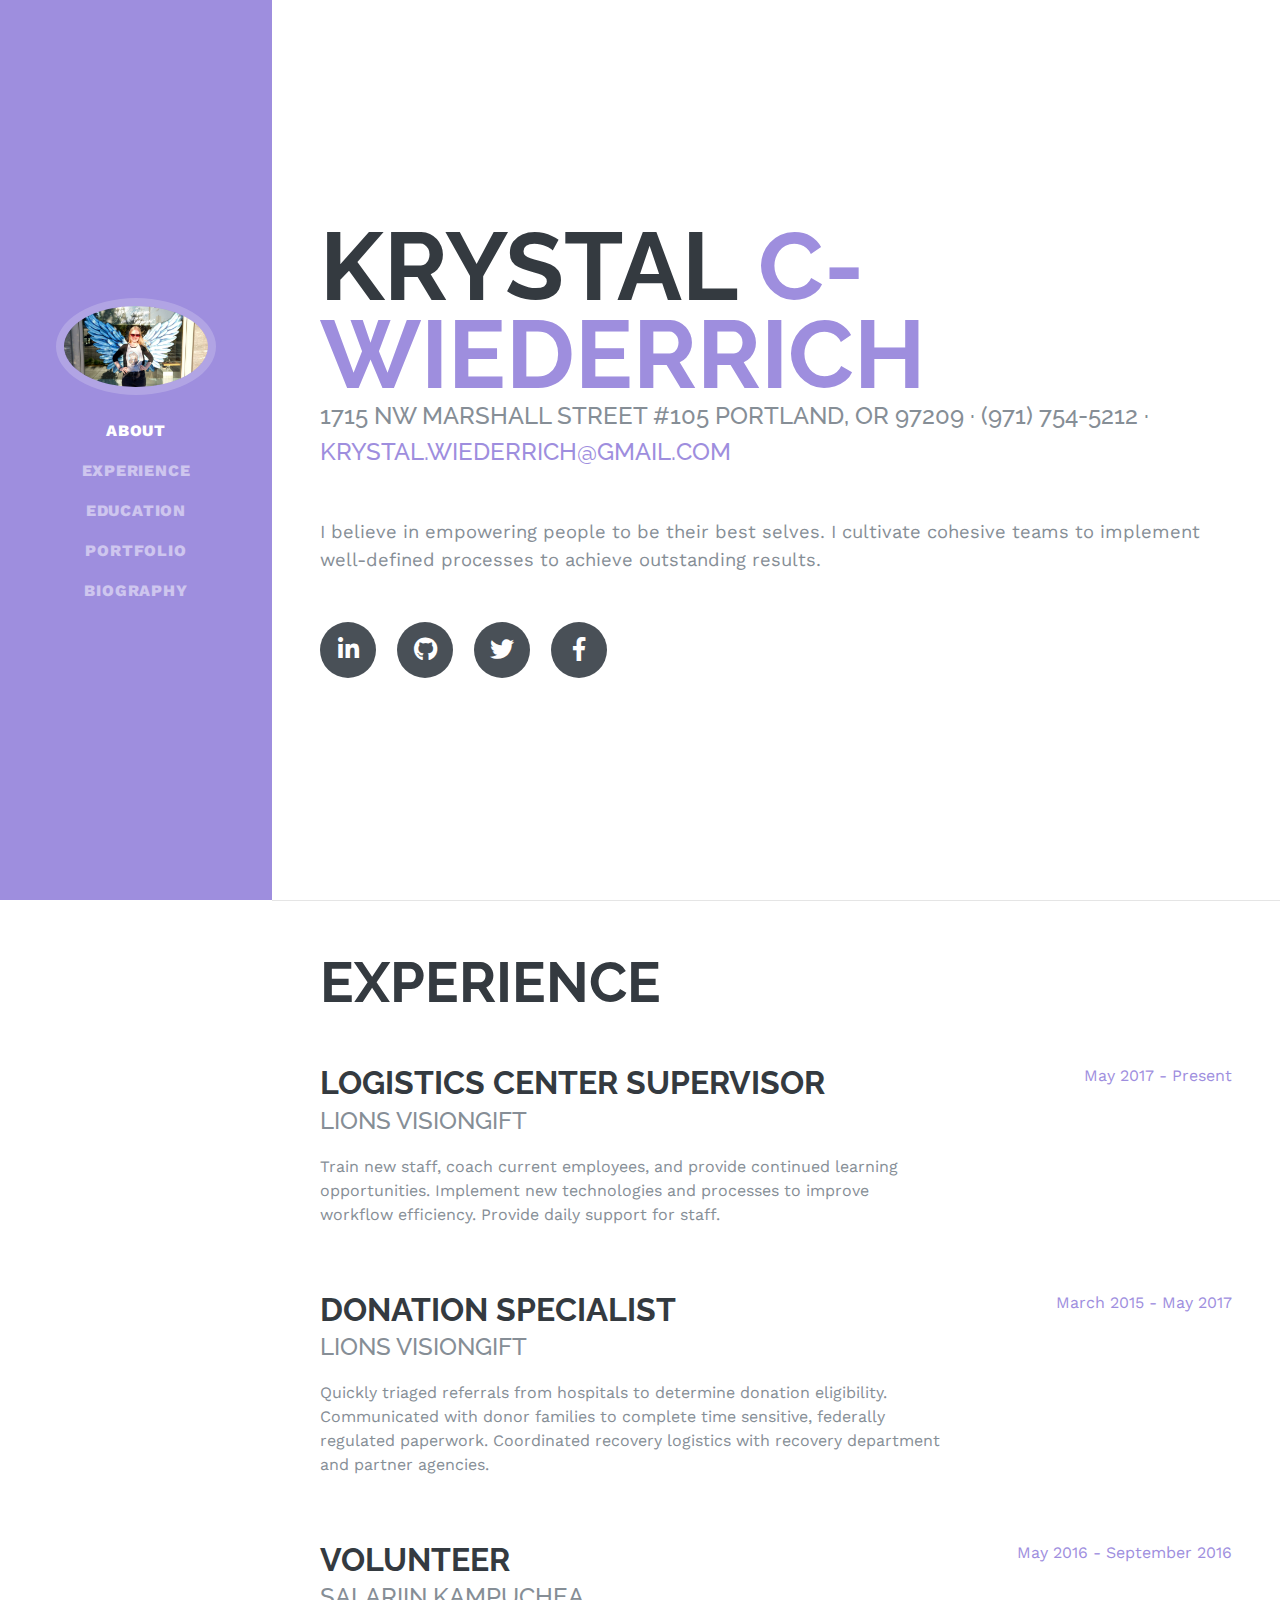
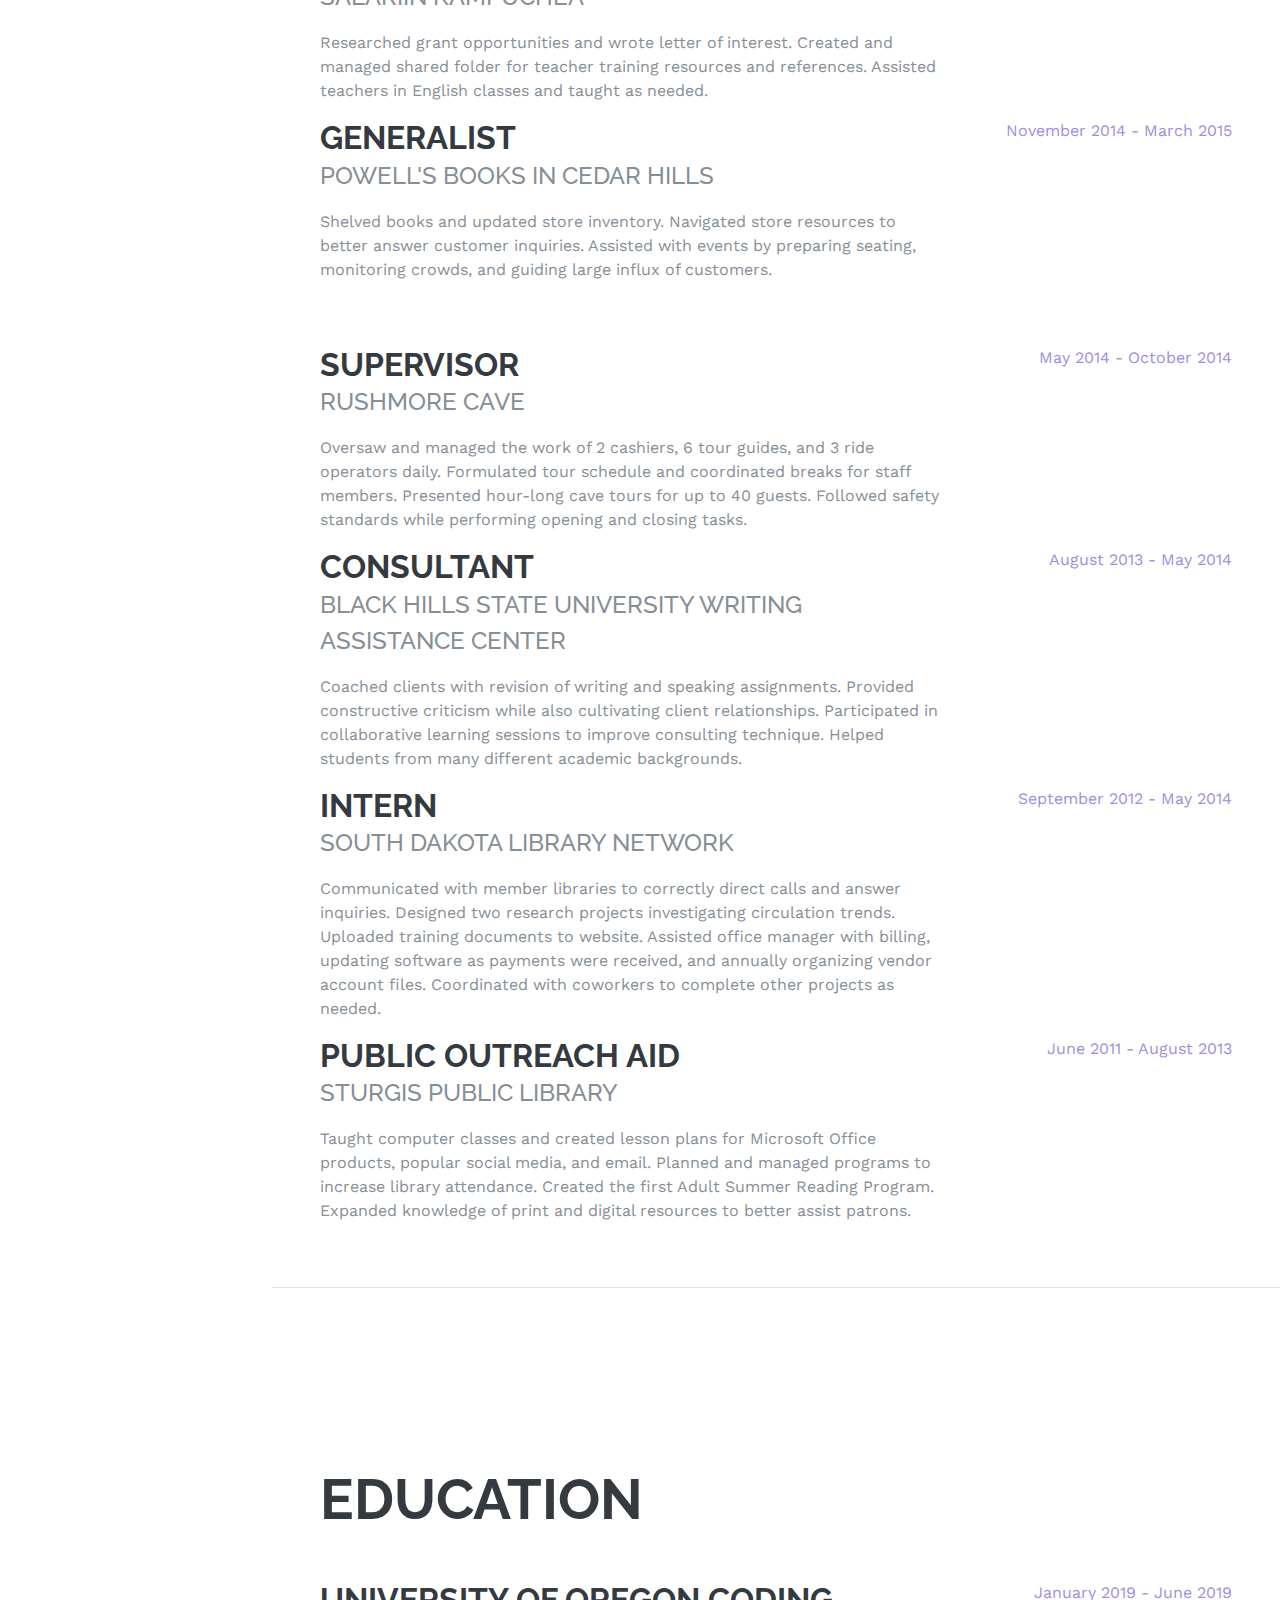
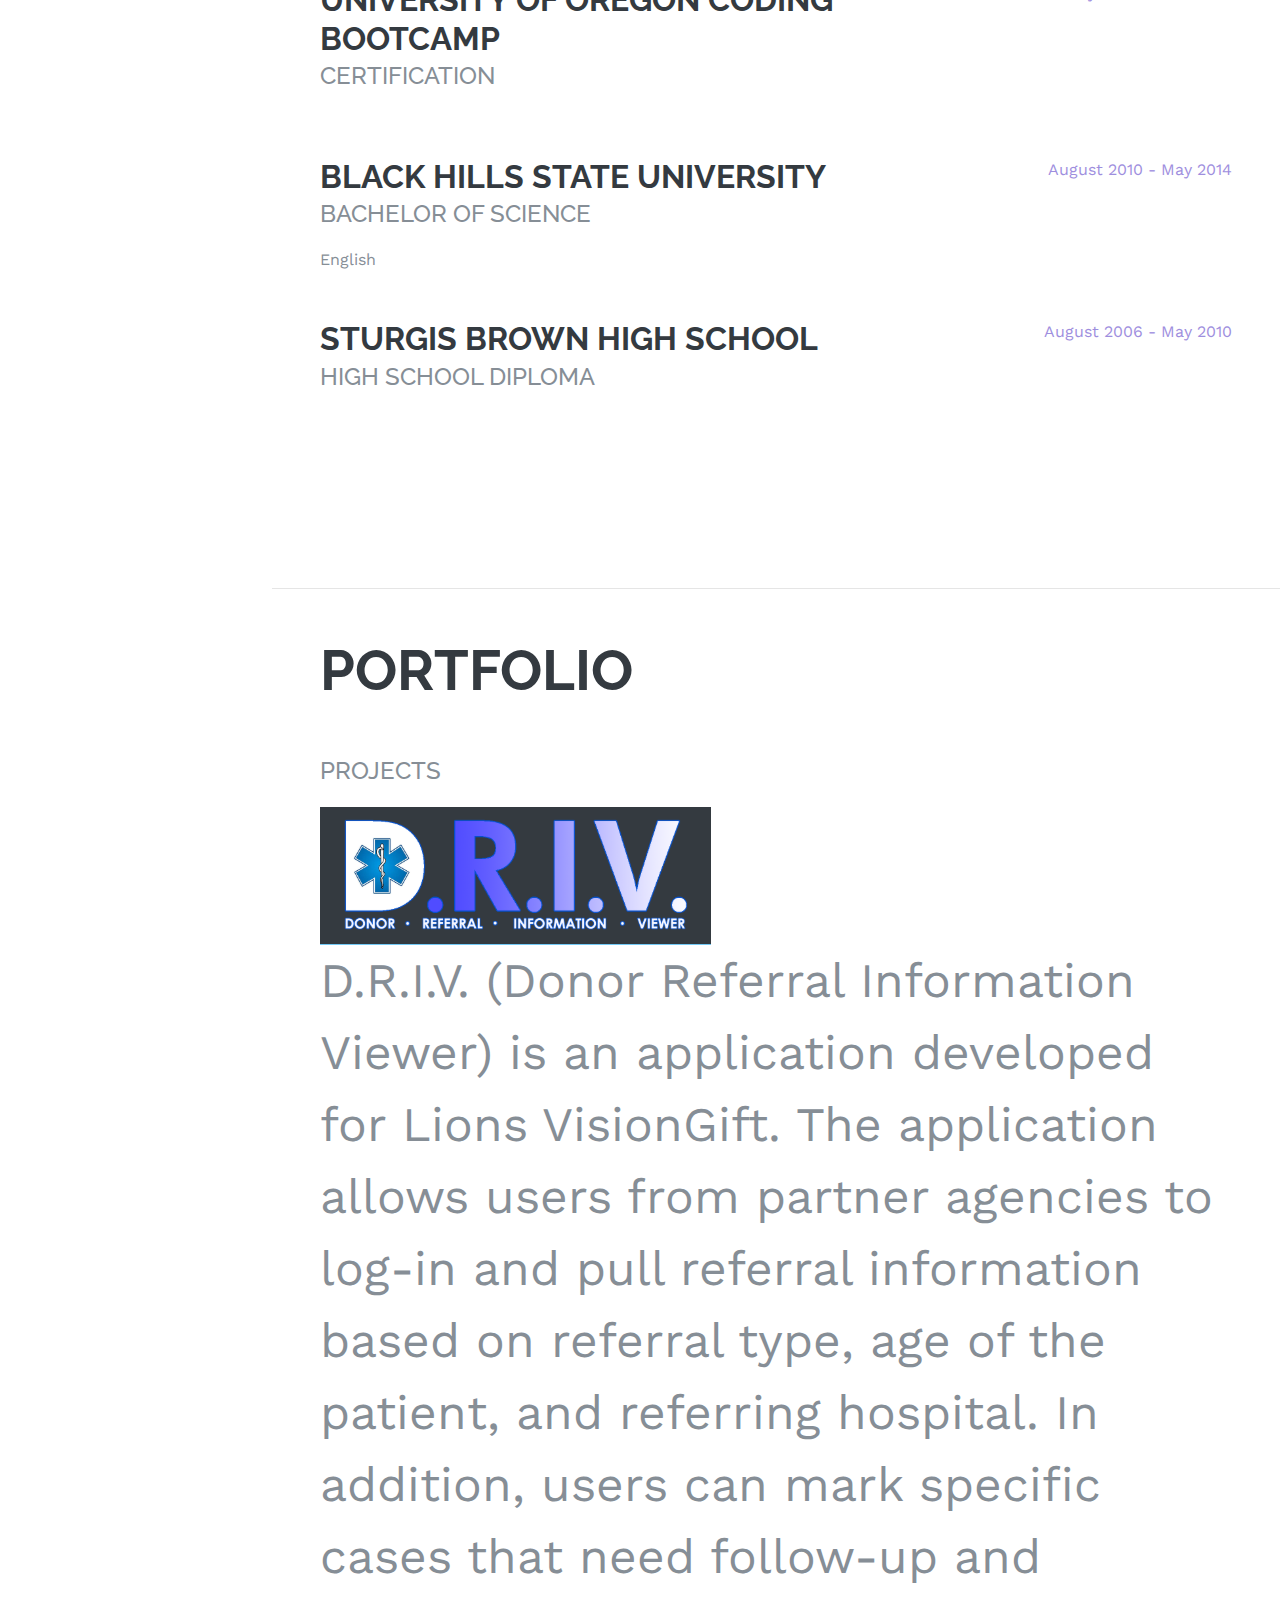
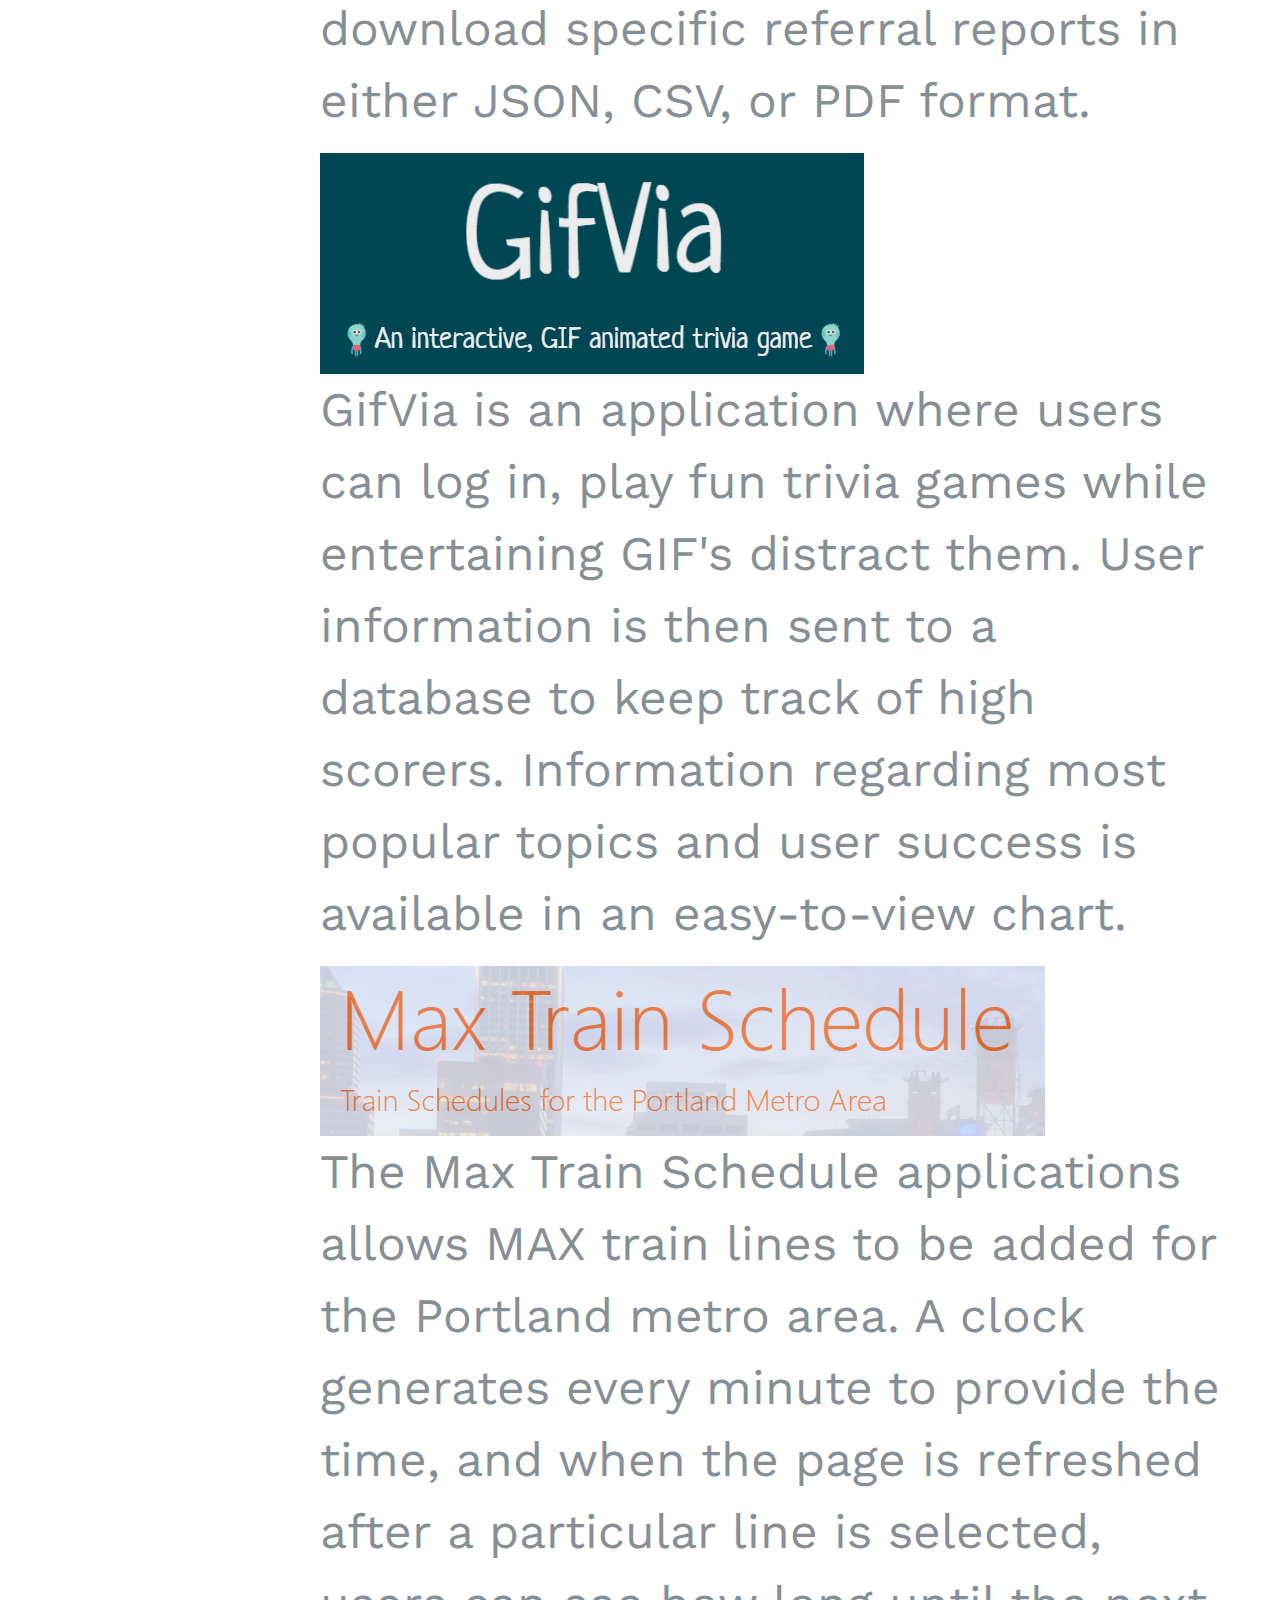
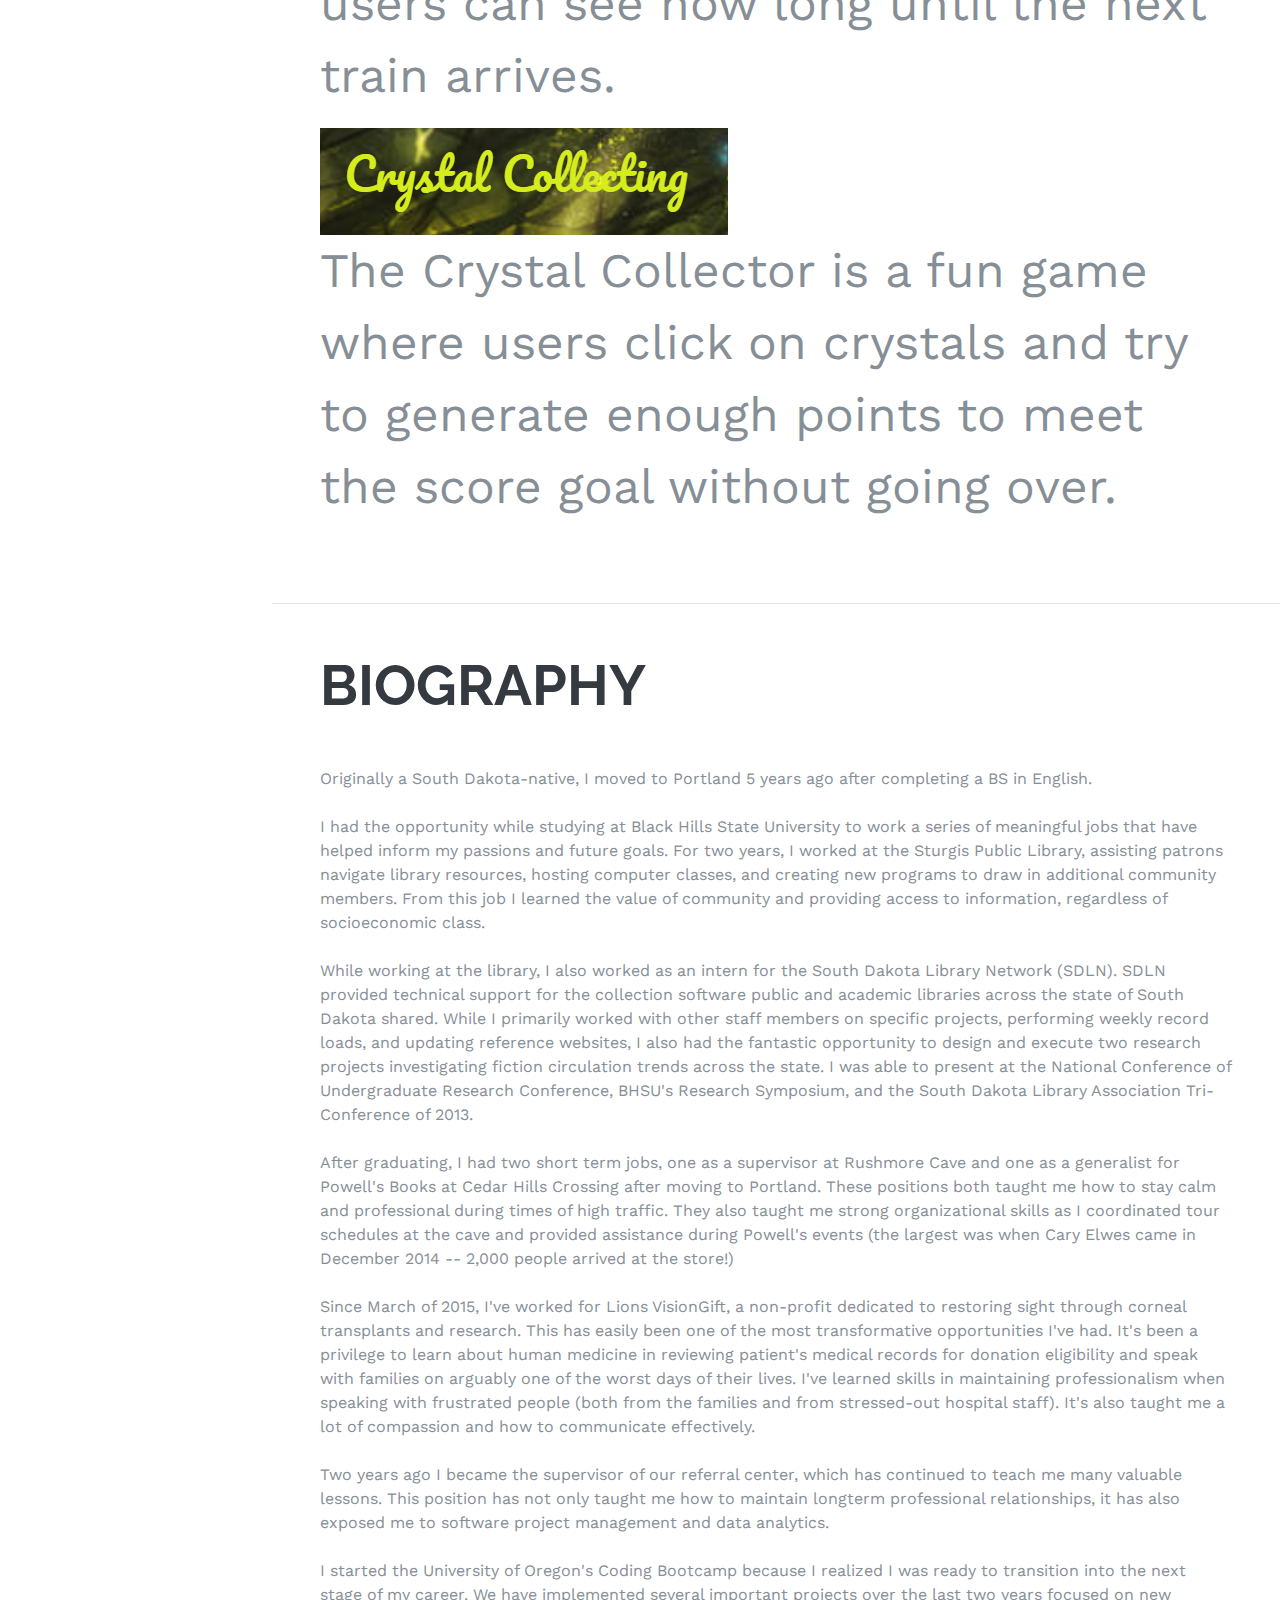
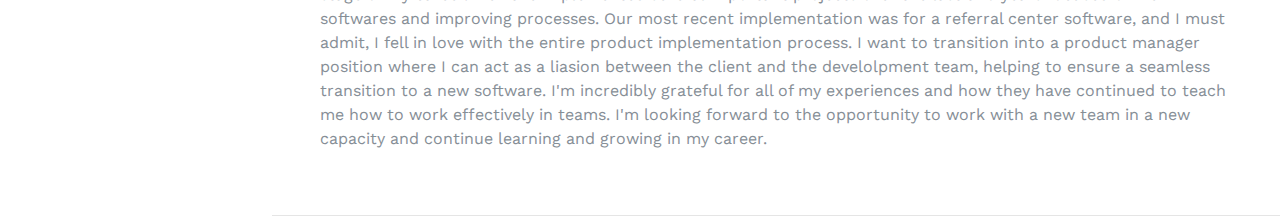
==== commit 419d8467: "edited styling and fixed fonts" ====
--- a/index.html
+++ b/index.html
@@ -8,7 +8,7 @@
   <meta name="description" content="">
   <meta name="author" content="">
 
-  <title>Krystal Christensen-Wiederrich Portfolio</title>
+  <title>Krystal C-Wiederrich Portfolio</title>
 
   <!-- Bootstrap core CSS -->
   <link href="vendor/bootstrap/css/bootstrap.min.css" rel="stylesheet">
@@ -18,6 +18,7 @@
   <link href="https://fonts.googleapis.com/css?family=Muli:400,400i,800,800i" rel="stylesheet">
   <link href="https://fonts.googleapis.com/css?family=Cinzel|Roboto+Slab" rel="stylesheet">
   <link href="vendor/fontawesome-free/css/all.min.css" rel="stylesheet">
+  <link href="https://fonts.googleapis.com/css?family=Raleway|Work+Sans&display=swap" rel="stylesheet">
 
   <!-- Custom styles for this template -->
   <link href="css/resume.min.css" rel="stylesheet">
@@ -28,7 +29,7 @@
 
   <nav class="navbar navbar-expand-lg navbar-dark bg-primary fixed-top" id="sideNav">
     <a class="navbar-brand js-scroll-trigger" href="#page-top">
-      <span class="d-block d-lg-none">Krystal Christensen-Wiederrich</span>
+      <span class="d-block d-lg-none">Krystal C-Wiederrich</span>
       <span class="d-none d-lg-block">
         <img class="img-fluid img-profile rounded-circle mx-auto mb-2" src="img/profile.jpg" alt="">
       </span>
@@ -65,7 +66,7 @@
     <section class="resume-section p-3 p-lg-5 d-flex align-items-center" id="about">
       <div class="w-100">
         <h1 class="mb-0">Krystal
-          <span class="text-primary">Christensen-Wiederrich</span>
+          <span class="text-primary">C-Wiederrich</span>
         </h1>
         <div class="subheading mb-5">1715 NW Marshall Street #105 Portland, OR 97209 · (971) 754-5212 ·
           <a href="mailto:krystal.wiederrich@gmail.com">krystal.wiederrich@gmail.com</a>
@@ -98,7 +99,8 @@
           <div class="resume-content">
             <h3 class="mb-0">Logistics Center Supervisor</h3>
             <div class="subheading mb-3">Lions VisionGift</div>
-            <p>Train new staff, coach current employees, and provide continued learning opportunities. Implement new technologies and processes to improve workflow efficiency. Provide daily support for staff.</p>
+            <p>Train new staff, coach current employees, and provide continued learning opportunities. 
+              Implement new technologies and processes to improve workflow efficiency. Provide daily support for staff.</p>
           </div>
           <div class="resume-date text-md-right">
             <span class="text-primary">May 2017 - Present</span>
--- a/css/resume.min.css
+++ b/css/resume.min.css
@@ -3,7 +3,7 @@
  * Copyright 2013-2019 Start Bootstrap
  * Licensed under MIT (https://github.com/BlackrockDigital/startbootstrap-resume/blob/master/LICENSE)
  */body {
-  font-family: 'Muli', -apple-system, BlinkMacSystemFont, 'Segoe UI', Roboto, 'Helvetica Neue', Arial, sans-serif, 'Apple Color Emoji', 'Segoe UI Emoji', 'Segoe UI Symbol', 'Noto Color Emoji';
+  font-family: 'Work Sans', sans-serif;
   padding-top: 54px;
   color: #868e96;
 }
@@ -21,7 +21,7 @@
 h4,
 h5,
 h6 {
-  font-family: 'Saira Extra Condensed', -apple-system, BlinkMacSystemFont, 'Segoe UI', Roboto, 'Helvetica Neue', Arial, sans-serif, 'Apple Color Emoji', 'Segoe UI Emoji', 'Segoe UI Symbol', 'Noto Color Emoji';
+  font-family: 'Raleway', sans-serif;
   font-weight: 700;
   text-transform: uppercase;
   color: #343a40;
@@ -48,7 +48,7 @@
 .subheading {
   text-transform: uppercase;
   font-weight: 500;
-  font-family: 'Saira Extra Condensed', -apple-system, BlinkMacSystemFont, 'Segoe UI', Roboto, 'Helvetica Neue', Arial, sans-serif, 'Apple Color Emoji', 'Segoe UI Emoji', 'Segoe UI Symbol', 'Noto Color Emoji';
+  font-family: 'Raleway', sans-serif;
   font-size: 1.5rem;
 }
 
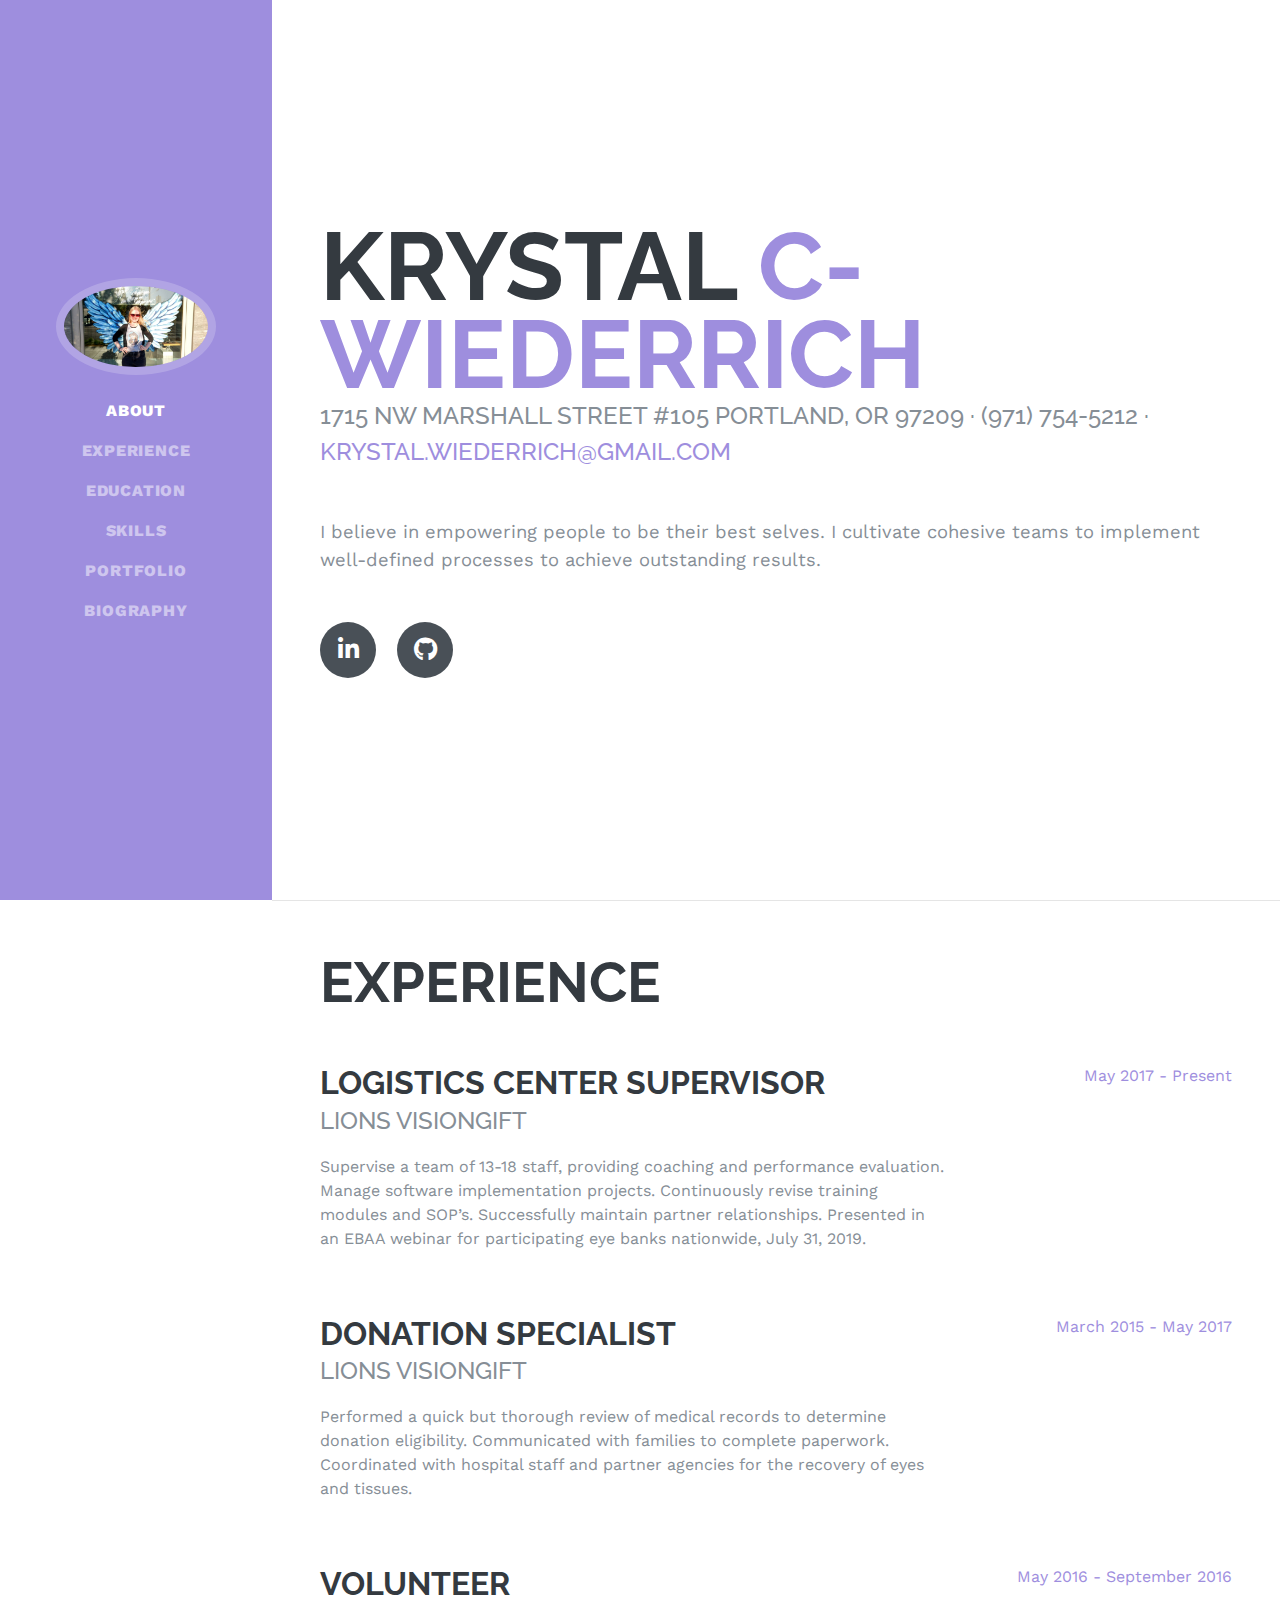
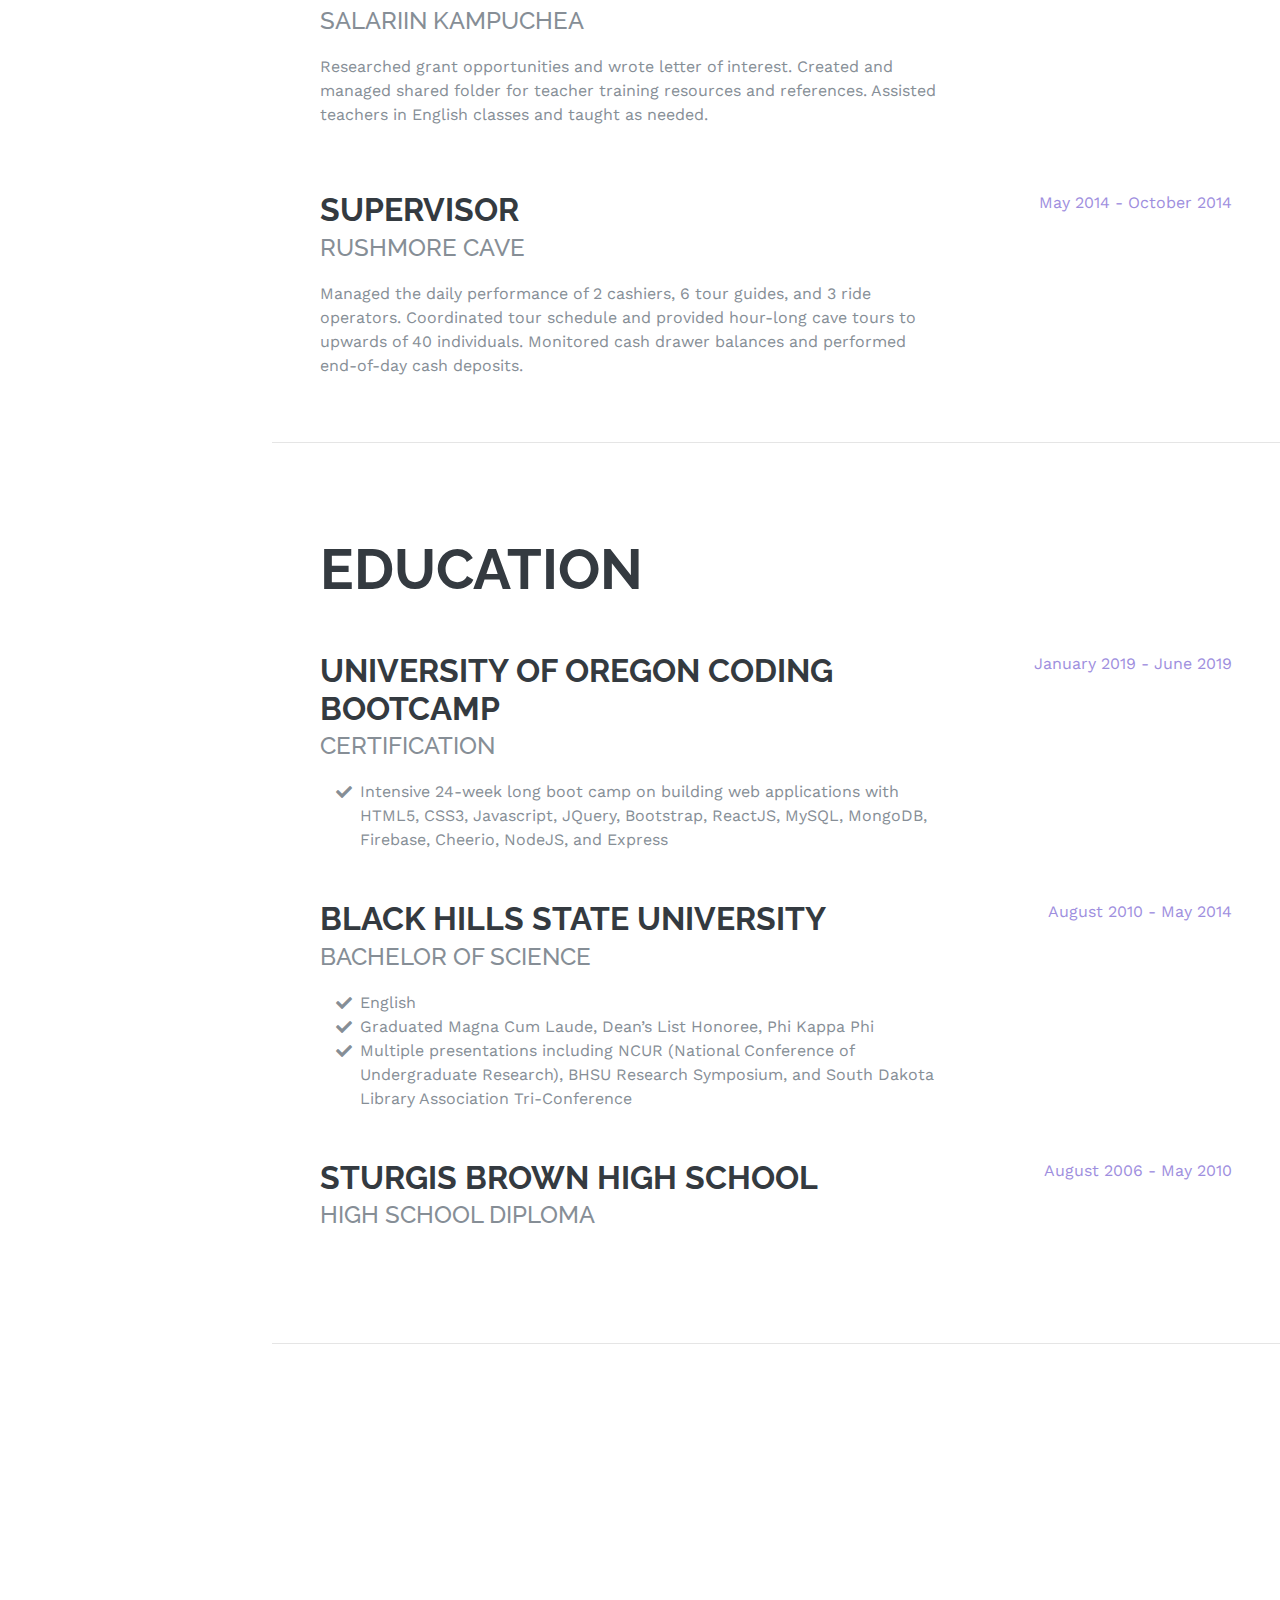
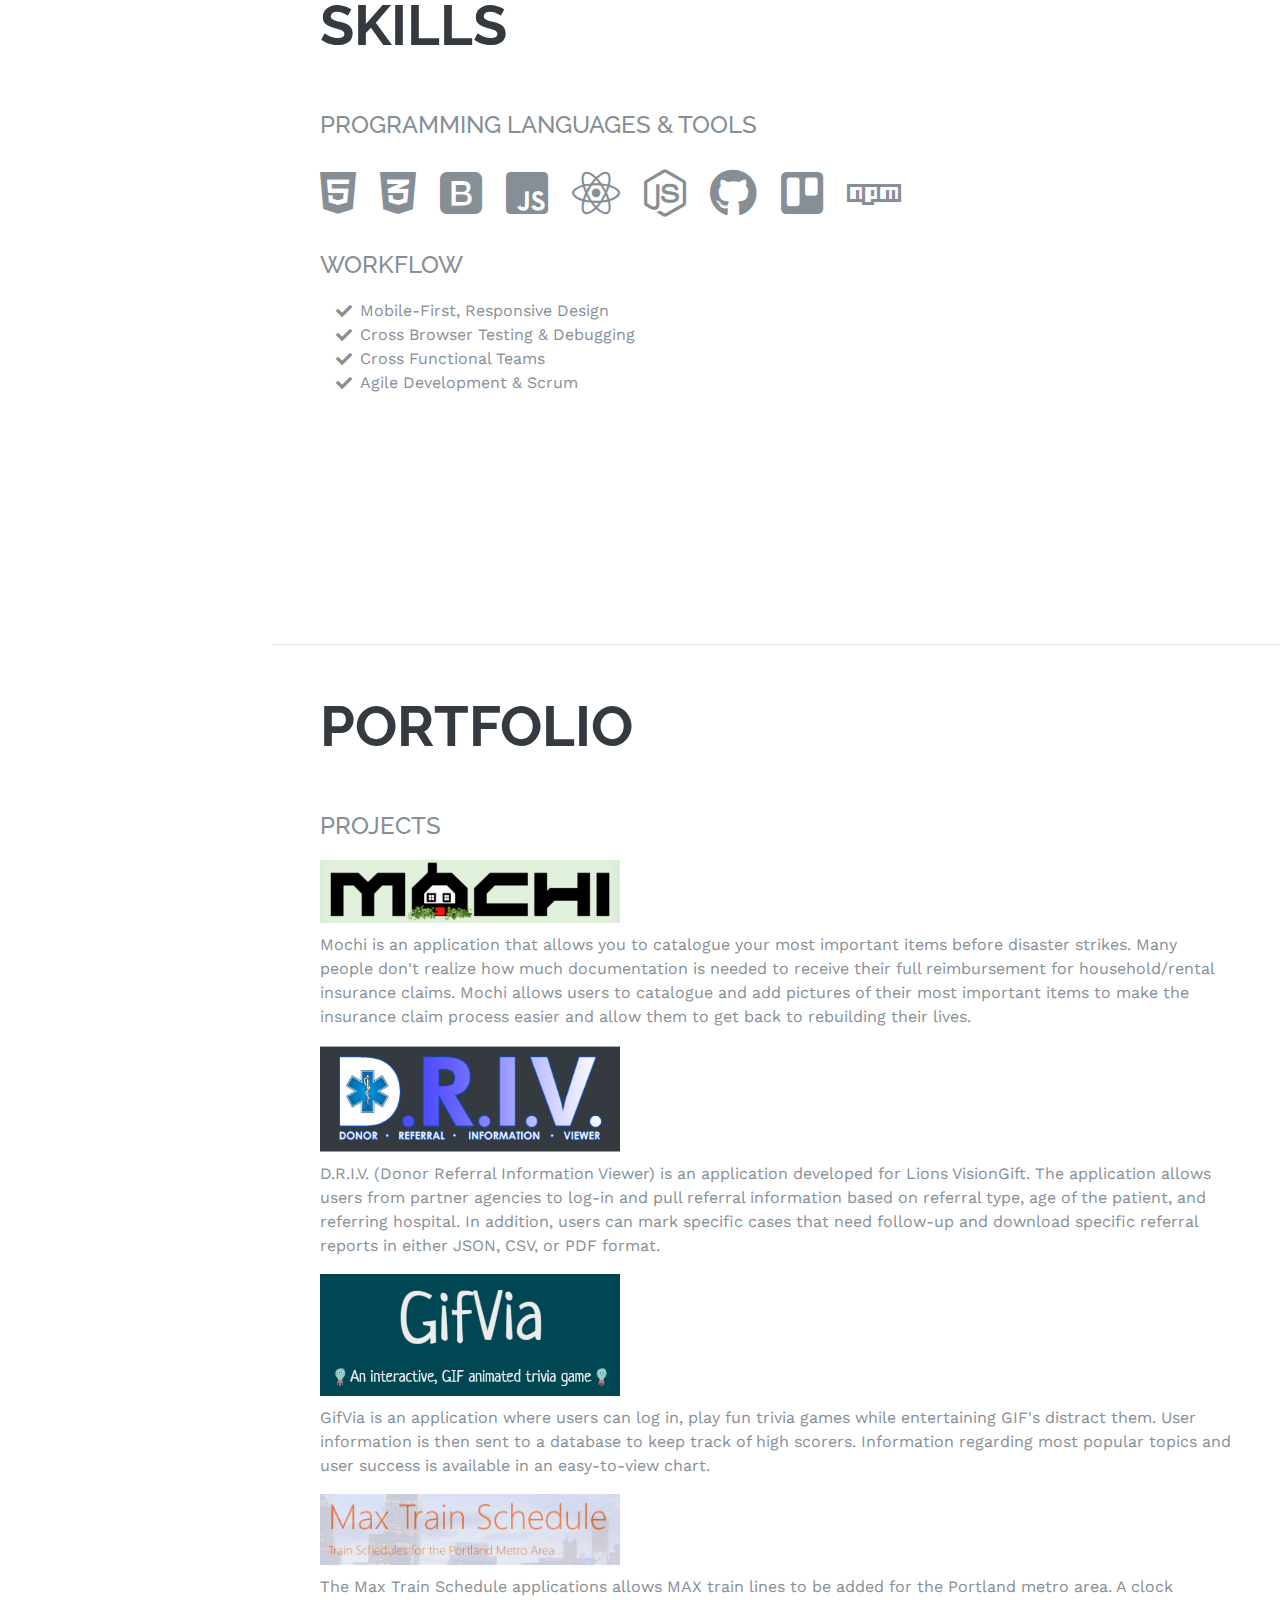
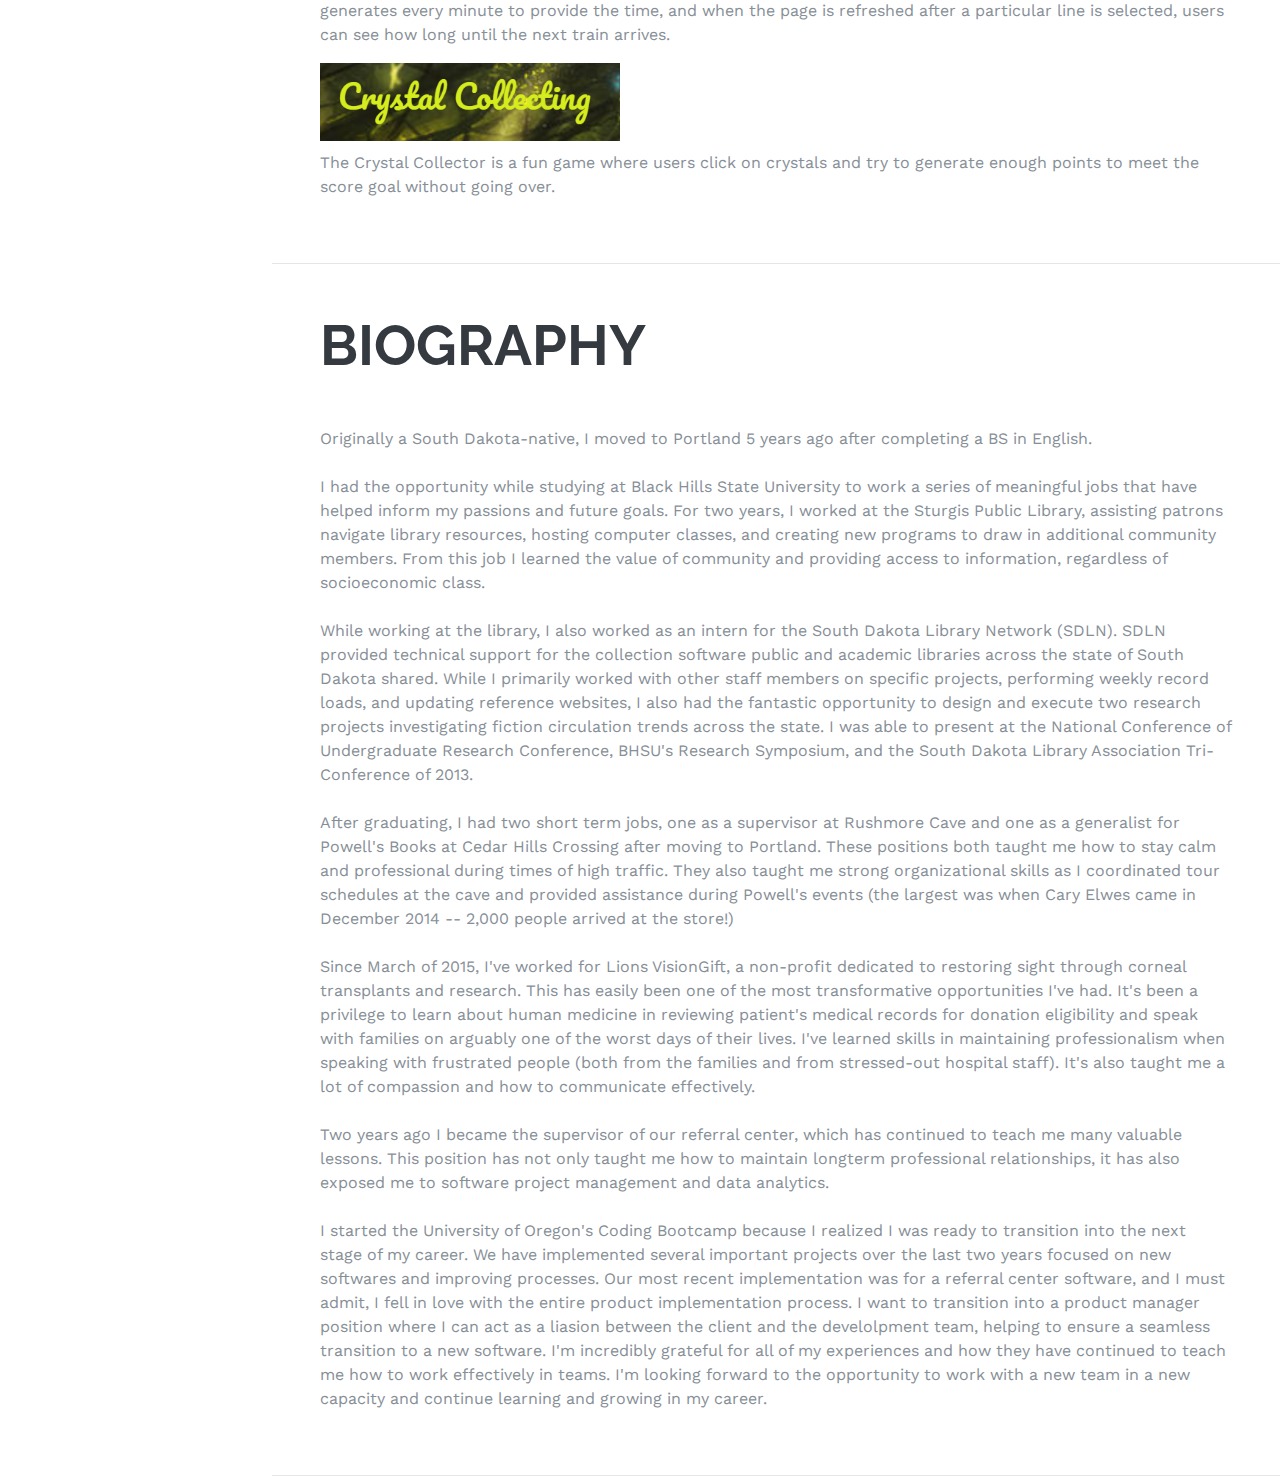
==== commit 52380146: "added final project, fixed formatting, added skills section" ====
--- a/index.html
+++ b/index.html
@@ -49,8 +49,11 @@
           <a class="nav-link js-scroll-trigger" href="#education">Education</a>
         </li>
         <li class="nav-item">
-          <a class="nav-link js-scroll-trigger" href="#skills">Portfolio</a>
+          <a class="nav-link js-scroll-trigger" href="#skills">Skills</a>
         </li>
+        <li class="nav-item">
+            <a class="nav-link js-scroll-trigger" href="#portfolio">Portfolio</a>
+          </li>
         <li class="nav-item">
           <a class="nav-link js-scroll-trigger" href="#interests">Biography</a>
         </li>
@@ -73,18 +76,18 @@
         </div>
         <p class="lead mb-5">I believe in empowering people to be their best selves. I cultivate cohesive teams to implement well-defined processes to achieve outstanding results.</p>
         <div class="social-icons">
-          <a href="#">
+          <a href="https://www.linkedin.com/in/krystal-c-wiederrich">
             <i class="fab fa-linkedin-in"></i>
           </a>
-          <a href="#">
+          <a href="https://github.com/KrystalCW">
             <i class="fab fa-github"></i>
           </a>
-          <a href="#">
+          <!-- <a href="#">
             <i class="fab fa-twitter"></i>
-          </a>
-          <a href="#">
+          </a> -->
+          <!-- <a href="#">
             <i class="fab fa-facebook-f"></i>
-          </a>
+          </a> -->
         </div>
       </div>
     </section>
@@ -99,8 +102,11 @@
           <div class="resume-content">
             <h3 class="mb-0">Logistics Center Supervisor</h3>
             <div class="subheading mb-3">Lions VisionGift</div>
-            <p>Train new staff, coach current employees, and provide continued learning opportunities. 
-              Implement new technologies and processes to improve workflow efficiency. Provide daily support for staff.</p>
+            <p>Supervise a team of 13-18 staff, providing coaching and performance evaluation. 
+              Manage software implementation projects. 
+              Continuously revise training modules and SOP’s. 
+              Successfully maintain partner relationships. 
+              Presented in an EBAA webinar for participating eye banks nationwide, July 31, 2019.</p>
           </div>
           <div class="resume-date text-md-right">
             <span class="text-primary">May 2017 - Present</span>
@@ -111,16 +117,16 @@
           <div class="resume-content">
             <h3 class="mb-0">Donation Specialist</h3>
             <div class="subheading mb-3">Lions VisionGift</div>
-            <p>Quickly triaged referrals from hospitals to determine donation eligibility. 
-              Communicated with donor families to complete time sensitive, federally regulated paperwork. 
-              Coordinated recovery logistics with recovery department and partner agencies.</p>
+            <p>Performed a quick but thorough review of medical records to determine donation eligibility. 
+              Communicated with families to complete paperwork. 
+              Coordinated with hospital staff and partner agencies for the recovery of eyes and tissues. </p>
           </div>
           <div class="resume-date text-md-right">
             <span class="text-primary">March 2015 - May 2017</span>
           </div>
         </div>
 
-        <div class="resume-item d-flex flex-column flex-md-row justify-content-between">
+        <div class="resume-item d-flex flex-column flex-md-row justify-content-between mb-5">
           <div class="resume-content">
             <h3 class="mb-0">Volunteer</h3>
             <div class="subheading mb-3">Salariin Kampuchea</div>
@@ -133,28 +139,13 @@
           </div>
         </div>
 
-        <div class="resume-item d-flex flex-column flex-md-row justify-content-between mb-5">
-          <div class="resume-content">
-            <h3 class="mb-0">Generalist</h3>
-            <div class="subheading mb-3">Powell's Books in Cedar Hills</div>
-            <p>Shelved books and updated store inventory. 
-              Navigated store resources to better answer customer inquiries. 
-              Assisted with events by preparing seating, monitoring crowds, and guiding large influx of customers.
-              </p>
-          </div>
-          <div class="resume-date text-md-right">
-            <span class="text-primary">November 2014 - March 2015</span>
-          </div>
-        </div>
-
         <div class="resume-item d-flex flex-column flex-md-row justify-content-between">
             <div class="resume-content">
               <h3 class="mb-0">Supervisor</h3>
               <div class="subheading mb-3">Rushmore Cave</div>
-              <p>Oversaw and managed the work of 2 cashiers, 6 tour guides, and 3 ride operators daily.
-                Formulated tour schedule and coordinated breaks for staff members. 
-                Presented hour-long cave tours for up to 40 guests.
-                Followed safety standards while performing opening and closing tasks.
+              <p>Managed the daily performance of 2 cashiers, 6 tour guides, and 3 ride operators. 
+                Coordinated tour schedule and provided hour-long cave tours to upwards of 40 individuals. 
+                Monitored cash drawer balances and performed end-of-day cash deposits. 
                 </p>
             </div>
             <div class="resume-date text-md-right">
@@ -162,52 +153,6 @@
             </div>
         </div>
 
-        <div class="resume-item d-flex flex-column flex-md-row justify-content-between">
-          <div class="resume-content">
-            <h3 class="mb-0">Consultant</h3>
-            <div class="subheading mb-3">Black Hills State University Writing Assistance Center</div>
-            <p>Coached clients with revision of writing and speaking assignments. 
-                Provided constructive criticism while also cultivating client relationships.
-                Participated in collaborative learning sessions to improve consulting technique. 
-                Helped students from many different academic backgrounds.
-                </p>
-          </div>
-          <div class="resume-date text-md-right">
-            <span class="text-primary">August 2013 - May 2014</span>
-          </div>
-        </div>
-
-        <div class="resume-item d-flex flex-column flex-md-row justify-content-between">
-          <div class="resume-content">
-            <h3 class="mb-0">Intern</h3>
-            <div class="subheading mb-3">South Dakota Library Network</div>
-            <p>Communicated with member libraries to correctly direct calls and answer inquiries.
-                Designed two research projects investigating circulation trends.
-                Uploaded training documents to website. 
-                Assisted office manager with billing, updating software as payments were received, and annually organizing vendor account files.
-                Coordinated with coworkers to complete other projects as needed.
-                </p>
-          </div>
-          <div class="resume-date text-md-right">
-            <span class="text-primary">September 2012 - May 2014</span>
-          </div>
-        </div>
-
-        <div class="resume-item d-flex flex-column flex-md-row justify-content-between">
-            <div class="resume-content">
-              <h3 class="mb-0">Public Outreach Aid</h3>
-              <div class="subheading mb-3">Sturgis Public Library</div>
-              <p>Taught computer classes and created lesson plans for Microsoft Office products, popular social media, and email. 
-                  Planned and managed programs to increase library attendance.
-                  Created the first Adult Summer Reading Program.
-                  Expanded knowledge of print and digital resources to better assist patrons.
-                  </p>
-            </div>
-            <div class="resume-date text-md-right">
-              <span class="text-primary">June 2011 - August 2013</span>
-            </div>
-        </div>
-
       </div>
 
     </section>
@@ -222,8 +167,15 @@
             <div class="resume-content">
               <h3 class="mb-0">University of Oregon Coding Bootcamp</h3>
               <div class="subheading mb-3">Certification</div>
-              <!-- <div>Computer Science - Web Development Track</div>
-              <p>GPA: 3.23</p> -->
+              <!-- <div>Intensive 24-week long boot camp on building web applications with HTML5, CSS3, Javascript, JQuery, Bootstrap, ReactJS, MySQL, MongoDB, Firebase, Cheerio, NodeJS, and Express</div> -->
+              <ul class="fa-ul mb-0">
+                <li>
+                    <i class="fa-li fa fa-check"></i>
+                    Intensive 24-week long boot camp on building web applications with HTML5, CSS3, Javascript, JQuery, Bootstrap, 
+                    ReactJS, MySQL, MongoDB, Firebase, Cheerio, NodeJS, and Express
+                </li>
+                    <!-- <p>GPA: 3.23</p> -->
+              </ul>
             </div>
             <div class="resume-date text-md-right">
               <span class="text-primary">January 2019 - June 2019</span>
@@ -234,7 +186,23 @@
           <div class="resume-content">
             <h3 class="mb-0">Black Hills State University</h3>
             <div class="subheading mb-3">Bachelor of Science</div>
+            <ul class="fa-ul mb-0">
+              <li>
+                <i class="fa-li fa fa-check"></i>
+                English
+              </li>
+              <li>
+                  <i class="fa-li fa fa-check"></i>
+                  Graduated Magna Cum Laude, Dean’s List Honoree, Phi Kappa Phi
+              </li>
+              <li>
+                  <i class="fa-li fa fa-check"></i>
+                  Multiple presentations including NCUR (National Conference of Undergraduate Research), BHSU Research Symposium, and South Dakota Library Association Tri-Conference
+              </li>
+            <!-- </ul>
             <div>English</div>
+            <div>Graduated Magna Cum Laude, Dean’s List Honoree, Phi Kappa Phi</div>
+            <div>Multiple presentations including NCUR (National Conference of Undergraduate Research), BHSU Research Symposium, and South Dakota Library Association Tri-Conference</div> -->
             <!-- <p>GPA: 3.8</p> -->
           </div>
           <div class="resume-date text-md-right">
@@ -260,40 +228,126 @@
 
     <section class="resume-section p-3 p-lg-5 d-flex align-items-center" id="skills">
       <div class="w-100">
+        <h2 class="mb-5">Skills</h2>
+
+        <div class="subheading mb-3">Programming Languages &amp; Tools</div>
+        <ul class="list-inline dev-icons">
+          <li class="list-inline-item">
+            <i class="fab fa-html5"></i>
+          </li>
+          <li class="list-inline-item">
+            <i class="fab fa-css3-alt"></i>
+          </li>
+          <li class="list-inline-item">
+            <i class="fab fa-bootstrap"></i>
+          </li>
+          <li class="list-inline-item">
+            <i class="fab fa-js-square"></i>
+          </li>
+          <!-- <li class="list-inline-item">
+            <i class="fab fa-angular"></i>
+          </li> -->
+          <li class="list-inline-item">
+            <i class="fab fa-react"></i>
+          </li>
+          <li class="list-inline-item">
+            <i class="fab fa-node-js"></i>
+          </li>
+          <li class="list-inline-item">
+            <i class="fab fa-github"></i>
+          </li>
+          <li class="list-inline-item">
+            <i class="fab fa-trello"></i>
+          </li>
+          <!-- <li class="list-inline-item">
+            <i class="fab fa-sass"></i>
+          </li> -->
+          <!-- <li class="list-inline-item">
+            <i class="fab fa-less"></i>
+          </li>
+          <li class="list-inline-item">
+            <i class="fab fa-wordpress"></i>
+          </li>
+          <li class="list-inline-item">
+            <i class="fab fa-gulp"></i>
+          </li>
+          <li class="list-inline-item">
+            <i class="fab fa-grunt"></i>
+          </li> -->
+          <li class="list-inline-item">
+            <i class="fab fa-npm"></i>
+          </li>
+        </ul>
+
+        <div class="subheading mb-3">Workflow</div>
+        <ul class="fa-ul mb-0">
+          <li>
+            <i class="fa-li fa fa-check"></i>
+            Mobile-First, Responsive Design</li>
+          <li>
+            <i class="fa-li fa fa-check"></i>
+            Cross Browser Testing &amp; Debugging</li>
+          <li>
+            <i class="fa-li fa fa-check"></i>
+            Cross Functional Teams</li>
+          <li>
+            <i class="fa-li fa fa-check"></i>
+            Agile Development &amp; Scrum</li>
+        </ul>
+      </div>
+    </section>
+
+    <hr class="m-0">
+
+    <section class="resume-section p-3 p-lg-5 d-flex align-items-center" id="portfolio">
+    <!-- <section class="resume-section d-flex align-items-center" id="skills"> -->
+      <div class="w-100">
         <h2 class="mb-5">Portfolio</h2>
 
         <div class="subheading mb-3">Projects</div>
-        <ul class="list-inline dev-icons">
-          <li class="list-inline-item">
+        <!-- <ul class="list-inline dev-icons"> -->
+          <!-- <li class="list-inline-item"> -->
+              <a href="https://mochifinalproject.herokuapp.com/">
+                <img src="./img/mochi.PNG" class="img-fluid projects" alt="Responsive image">
+              </a>
+              <div class="resume-item d-flex flex-column flex-md-row justify-content-between">
+                  <div class="resume-content">
+                    <p>Mochi is an application that allows you to catalogue your most important items before disaster strikes. Many people don't realize
+                        how much documentation is needed to receive their full reimbursement for household/rental insurance claims. Mochi allows users to catalogue
+                        and add pictures of their most important items to make the insurance claim process easier and allow them to get back to rebuilding their lives.</p>
+                  </div>
+                </div>
+          <!-- </li> -->
+          <!-- <li class="list-inline-item"> -->
               <a href="https://donor-referral-info-viewer.herokuapp.com/login">
-                <img src="./img/driv.PNG" class="img-fluid" alt="Responsive image">
+                <img src="./img/driv.PNG" class="img-fluid projects" alt="Responsive image">
               </a>
               <p>D.R.I.V. (Donor Referral Information Viewer) is an application developed for Lions VisionGift.
               The application allows users from partner agencies to log-in and pull referral information based on referral type, age of the patient, and referring  hospital.
               In addition, users can mark specific cases that need follow-up and download specific referral reports in either JSON, CSV, or PDF format. </p>
-          </li>
-          <li class="list-inline-item">
+          <!-- </li> -->
+          <!-- <li class="list-inline-item"> -->
               <a href="https://krystalcw.github.io/GifVia/">
-                <img src="./img/gifvia.PNG" class="img-fluid" alt="Responsive image">
+                <img src="./img/gifvia.PNG" class="img-fluid projects" alt="Responsive image">
               </a>
               <p>GifVia is an application where users can log in, play fun trivia games while entertaining GIF's distract them.
               User information is then sent to a database to keep track of high scorers.
               Information regarding most popular topics and user success is available in an easy-to-view chart.</p>
-          </li>
-          <li class="list-inline-item">
+          <!-- </li> -->
+          <!-- <li class="list-inline-item"> -->
               <a href="https://krystalcw.github.io/Train-Timetable/">
-                <img src="./img/MTS.PNG" class="img-fluid" alt="Responsive image">
+                <img src="./img/MTS.PNG" class="img-fluid projects" alt="Responsive image">
               </a>
               <p>The Max Train Schedule applications allows MAX train lines to be added for the Portland metro area.
               A clock generates every minute to provide the time, and when the page is refreshed after a particular line is selected, users can see how long until the next train arrives.</p>
-          </li>
-          <li class="list-inline-item">
+          <!-- </li> -->
+          <!-- <li class="list-inline-item"> -->
               <a href="https://krystalcw.github.io/unit-4-game/">
-                <img src="./img/crystals.PNG" class="img-fluid" alt="Responsive image">
+                <img src="./img/crystals.PNG" class="img-fluid projects" alt="Responsive image">
               </a>
               <p>The Crystal Collector is a fun game where users click on crystals and try to generate enough points to meet the score goal without going over.</p>
-          </li>
-        </ul>
+          <!-- </li> -->
+        <!-- </ul> -->
 
         <!-- <div class="subheading mb-3">Workflow</div>
         <ul class="fa-ul mb-0">
--- a/css/resume.min.css
+++ b/css/resume.min.css
@@ -2,7 +2,9 @@
  * Start Bootstrap - Resume v5.0.5 (https://startbootstrap.com/template-overviews/resume)
  * Copyright 2013-2019 Start Bootstrap
  * Licensed under MIT (https://github.com/BlackrockDigital/startbootstrap-resume/blob/master/LICENSE)
- */body {
+ */
+
+ body {
   font-family: 'Work Sans', sans-serif;
   padding-top: 54px;
   color: #868e96;
@@ -79,6 +81,11 @@
 
 .dev-icons .list-inline-item i:hover {
   color: #9e8ede;
+}
+
+.projects {
+  max-width: 300px;
+  margin-bottom: 10px;
 }
 
 #sideNav .navbar-nav .nav-item .nav-link {
@@ -187,4 +194,4 @@
 
 a:hover, a:focus, a:active {
   color: #774bc7;
-}
+}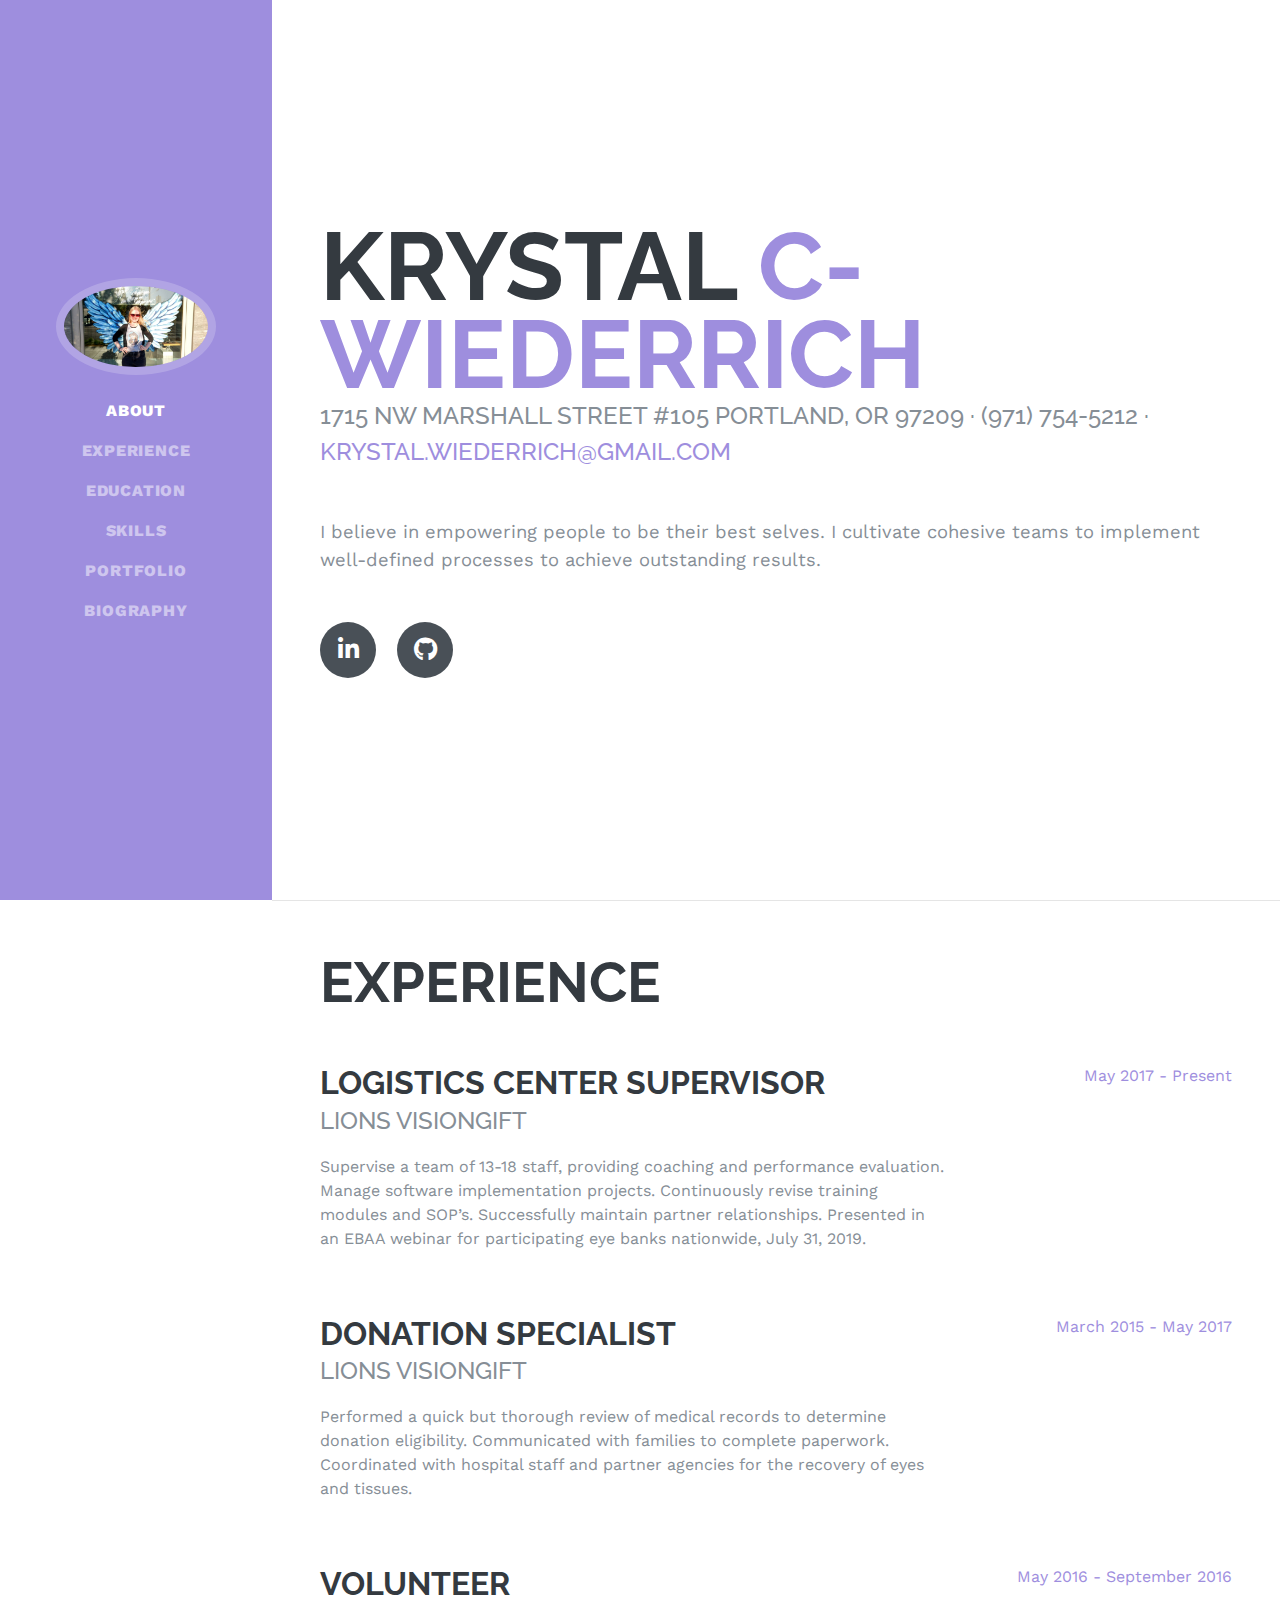
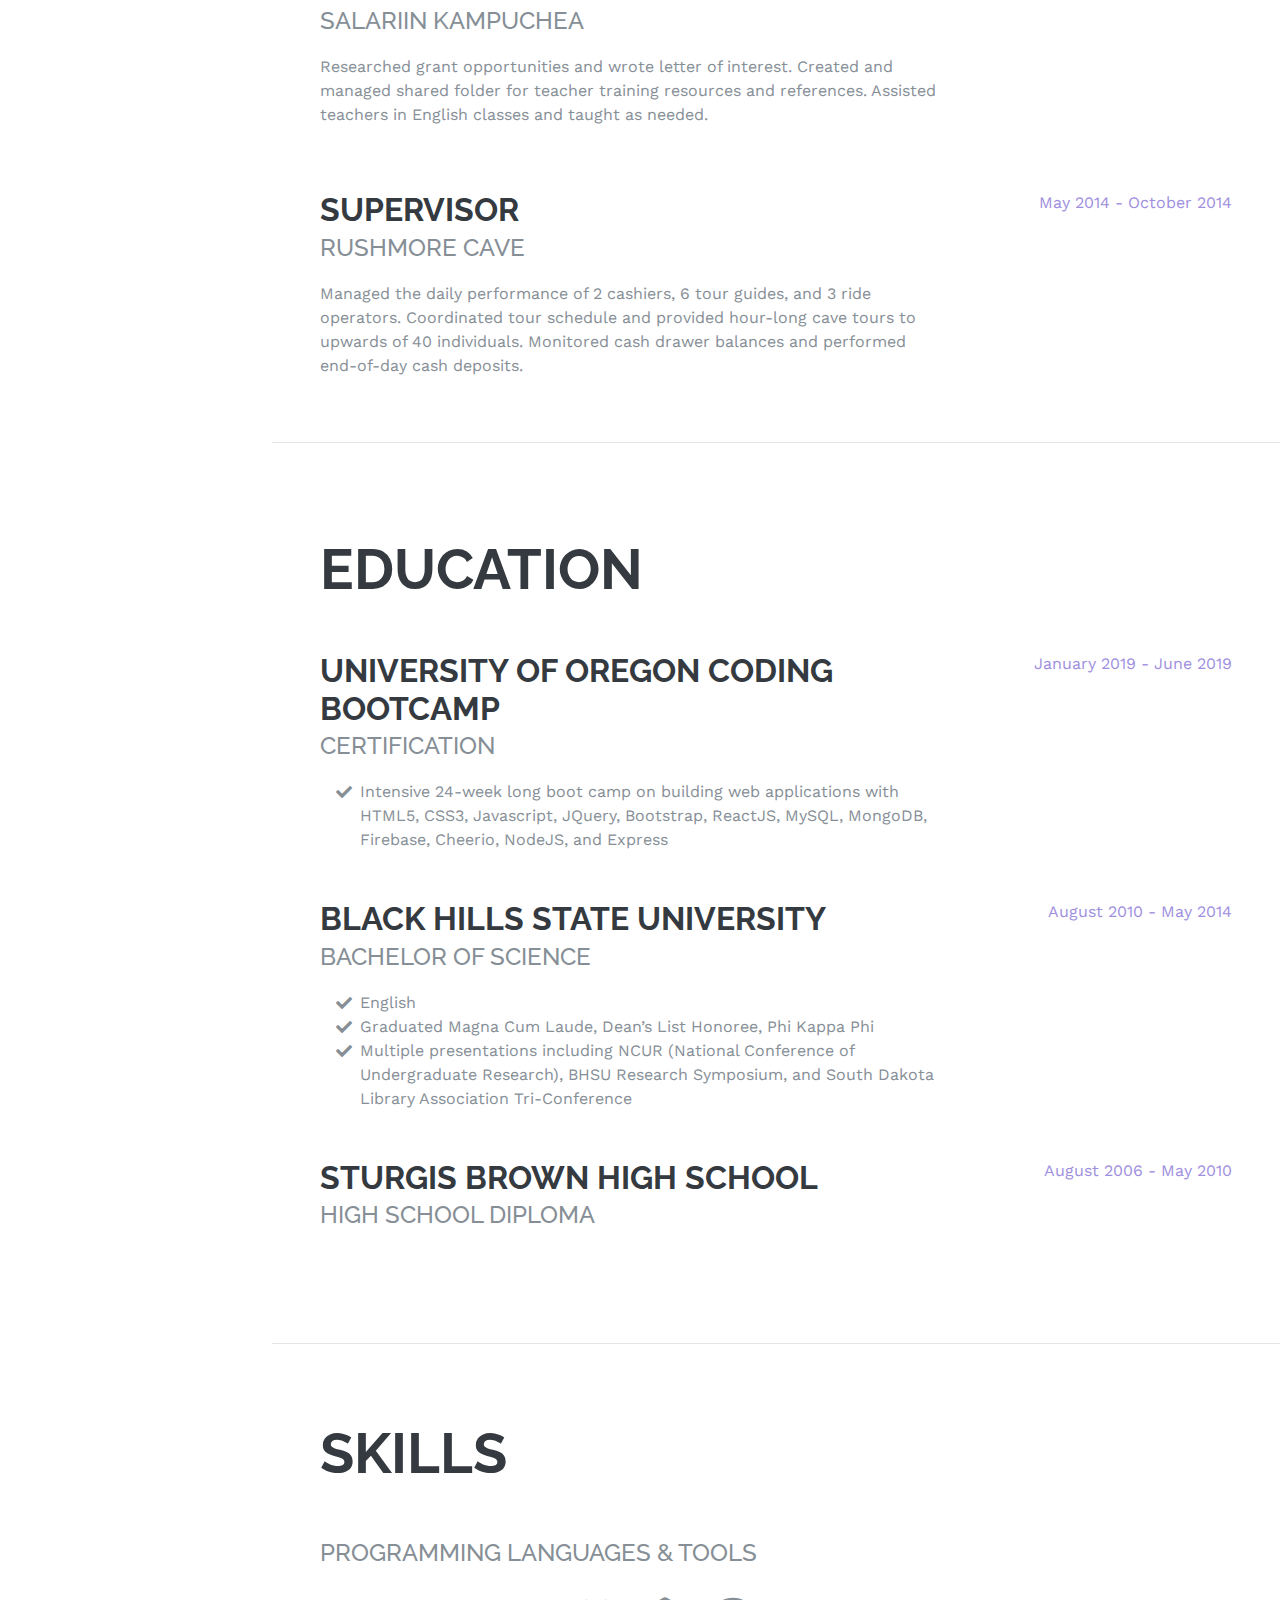
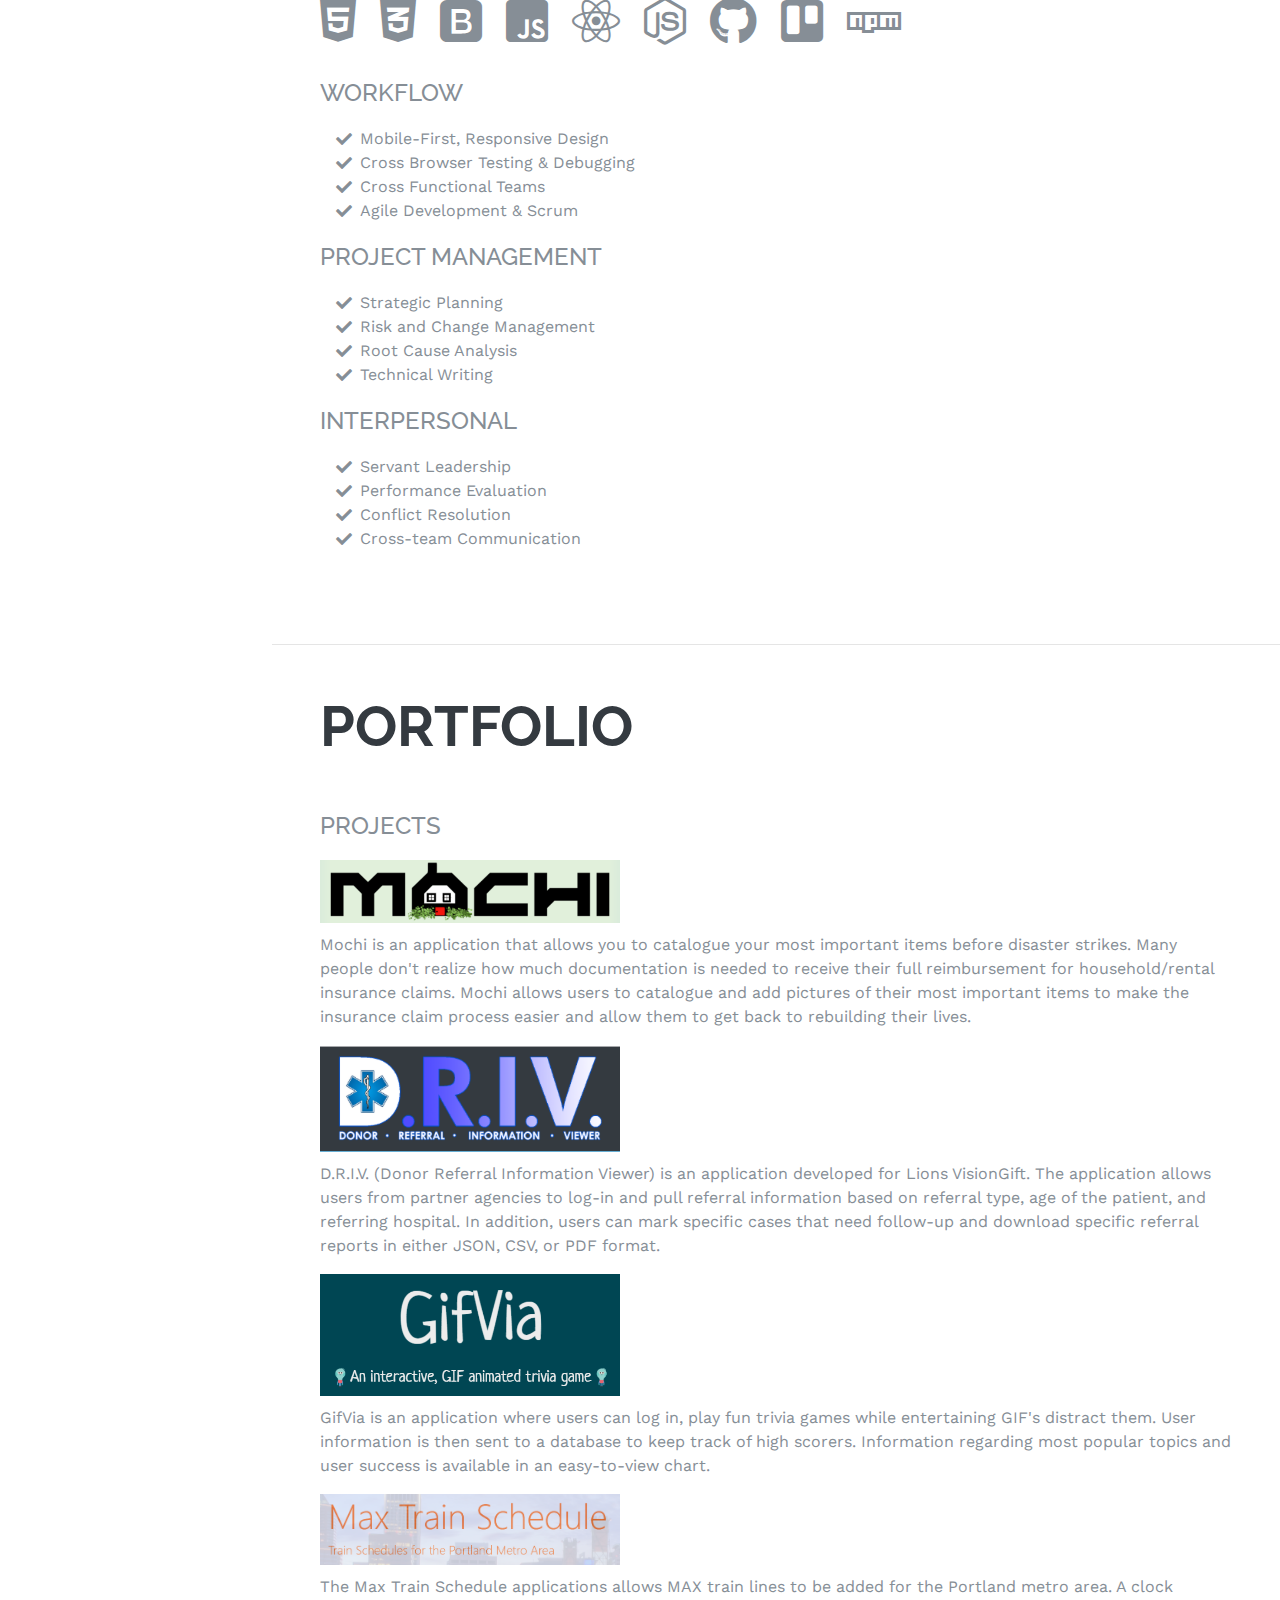
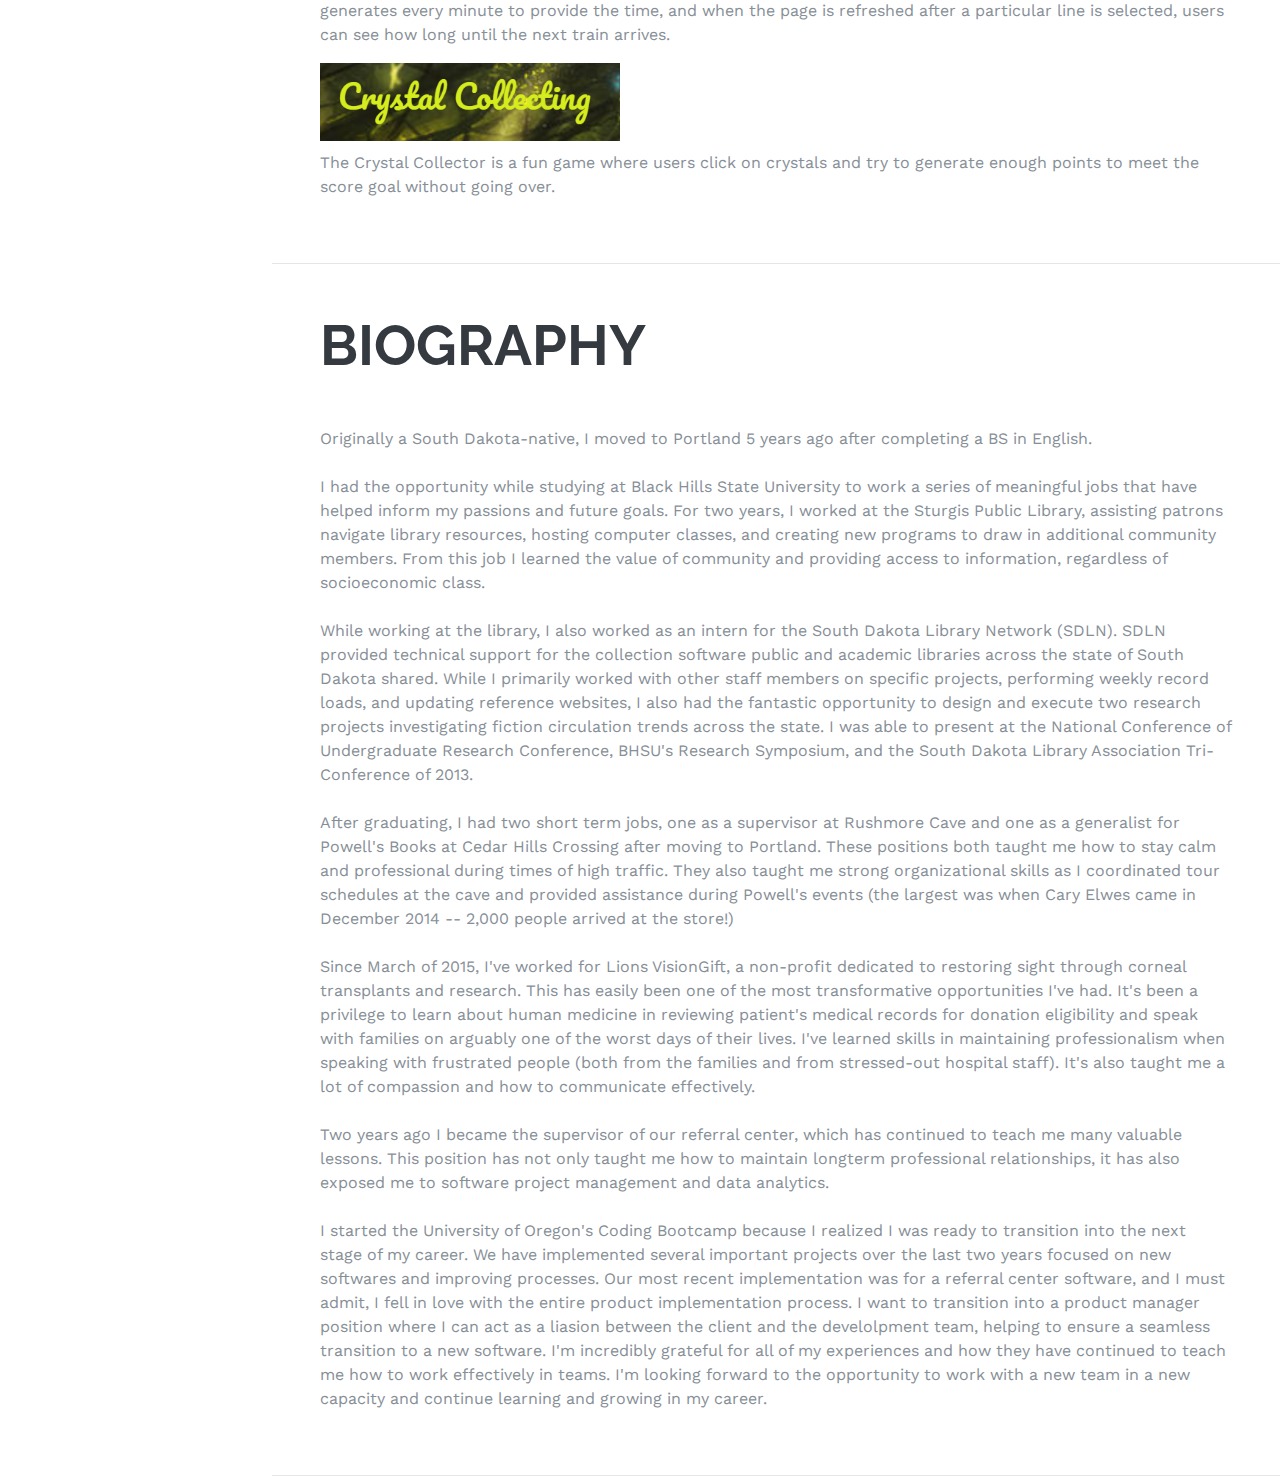
==== commit c84c8299: "added project management and interpersonal skills" ====
--- a/index.html
+++ b/index.html
@@ -280,7 +280,7 @@
         </ul>
 
         <div class="subheading mb-3">Workflow</div>
-        <ul class="fa-ul mb-0">
+        <ul class="fa-ul mb-3">
           <li>
             <i class="fa-li fa fa-check"></i>
             Mobile-First, Responsive Design</li>
@@ -294,6 +294,39 @@
             <i class="fa-li fa fa-check"></i>
             Agile Development &amp; Scrum</li>
         </ul>
+
+        <div class="subheading mb-3">Project Management</div>
+        <ul class="fa-ul mb-3">
+          <li>
+            <i class="fa-li fa fa-check"></i>
+            Strategic Planning</li>
+          <li>
+            <i class="fa-li fa fa-check"></i>
+            Risk and Change Management</li>
+          <li>
+            <i class="fa-li fa fa-check"></i>
+            Root Cause Analysis</li>
+          <li>
+            <i class="fa-li fa fa-check"></i>
+            Technical Writing</li>
+        </ul>
+
+        <div class="subheading mb-3">Interpersonal</div>
+        <ul class="fa-ul mb-3">
+          <li>
+            <i class="fa-li fa fa-check"></i>
+            Servant Leadership</li>
+          <li>
+            <i class="fa-li fa fa-check"></i>
+            Performance Evaluation</li>
+          <li>
+            <i class="fa-li fa fa-check"></i>
+            Conflict Resolution</li>
+          <li>
+            <i class="fa-li fa fa-check"></i>
+            Cross-team Communication</li>
+        </ul>
+
       </div>
     </section>
 
